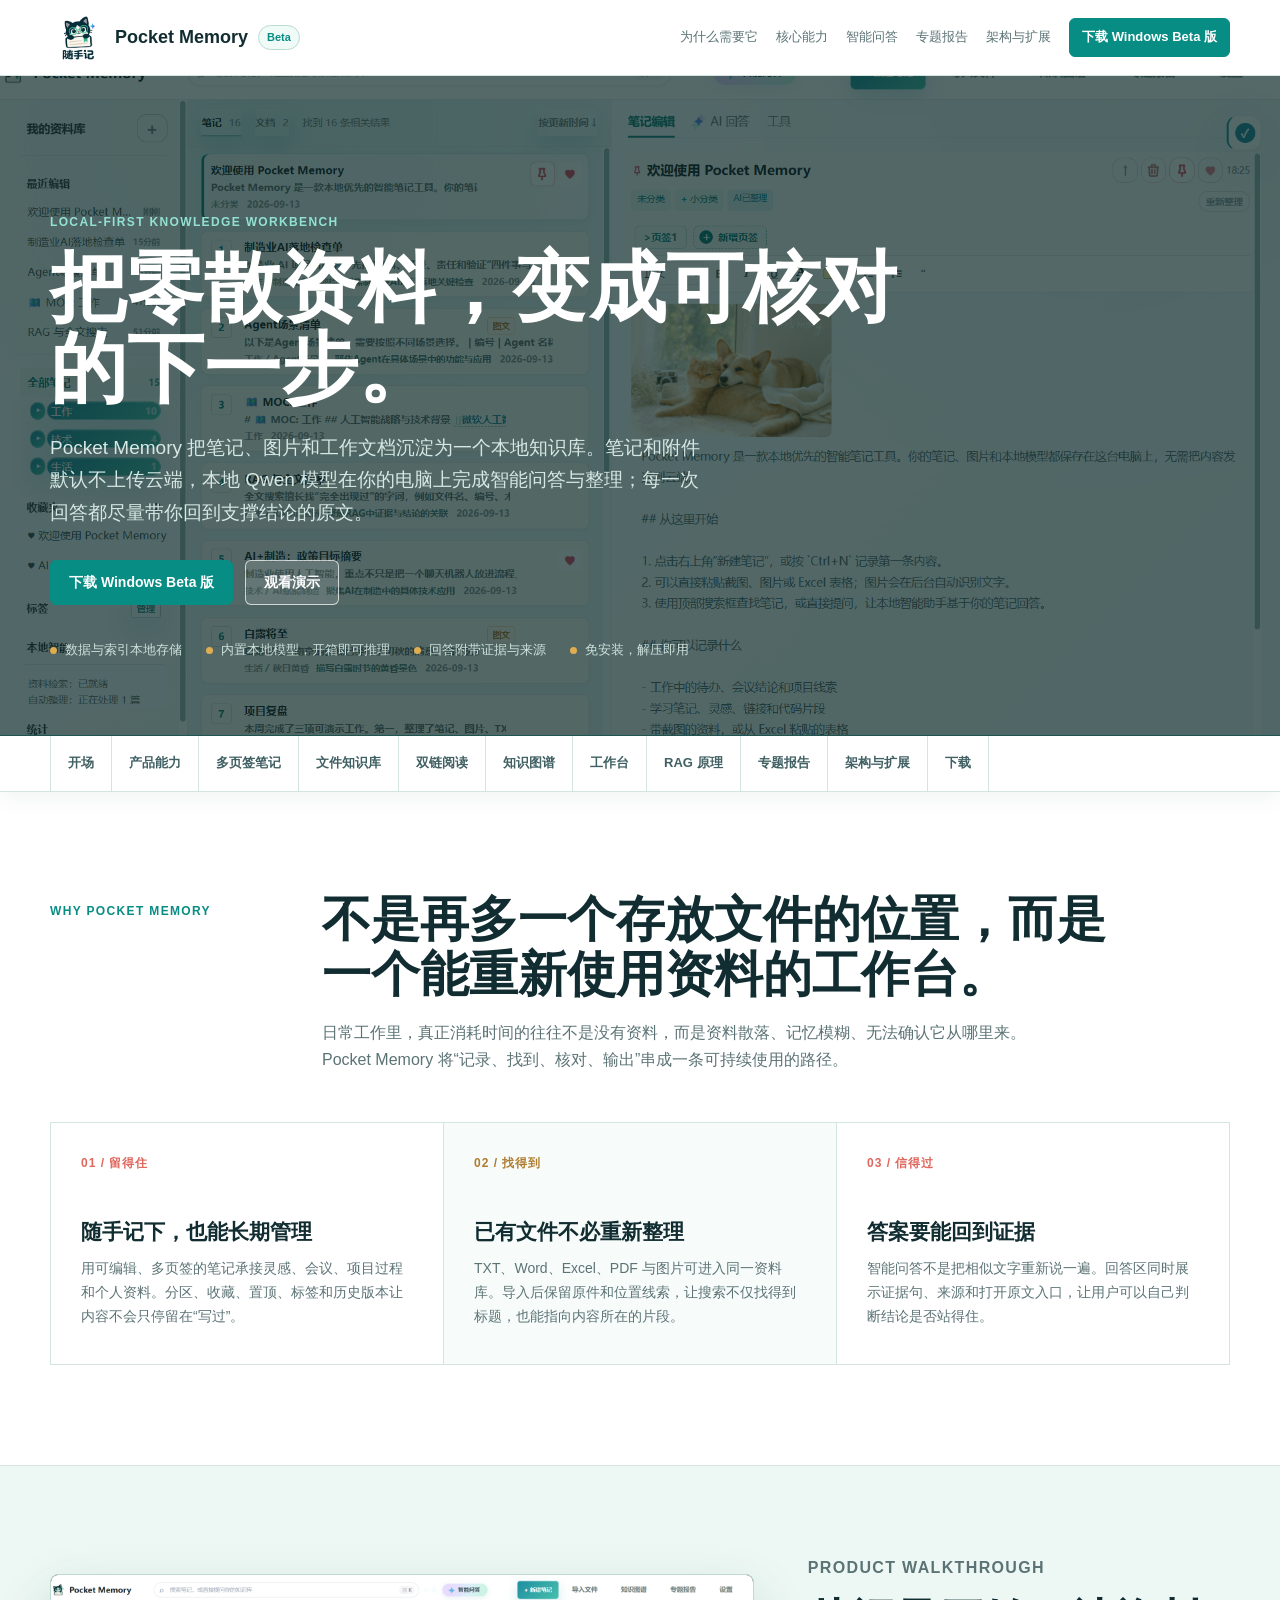
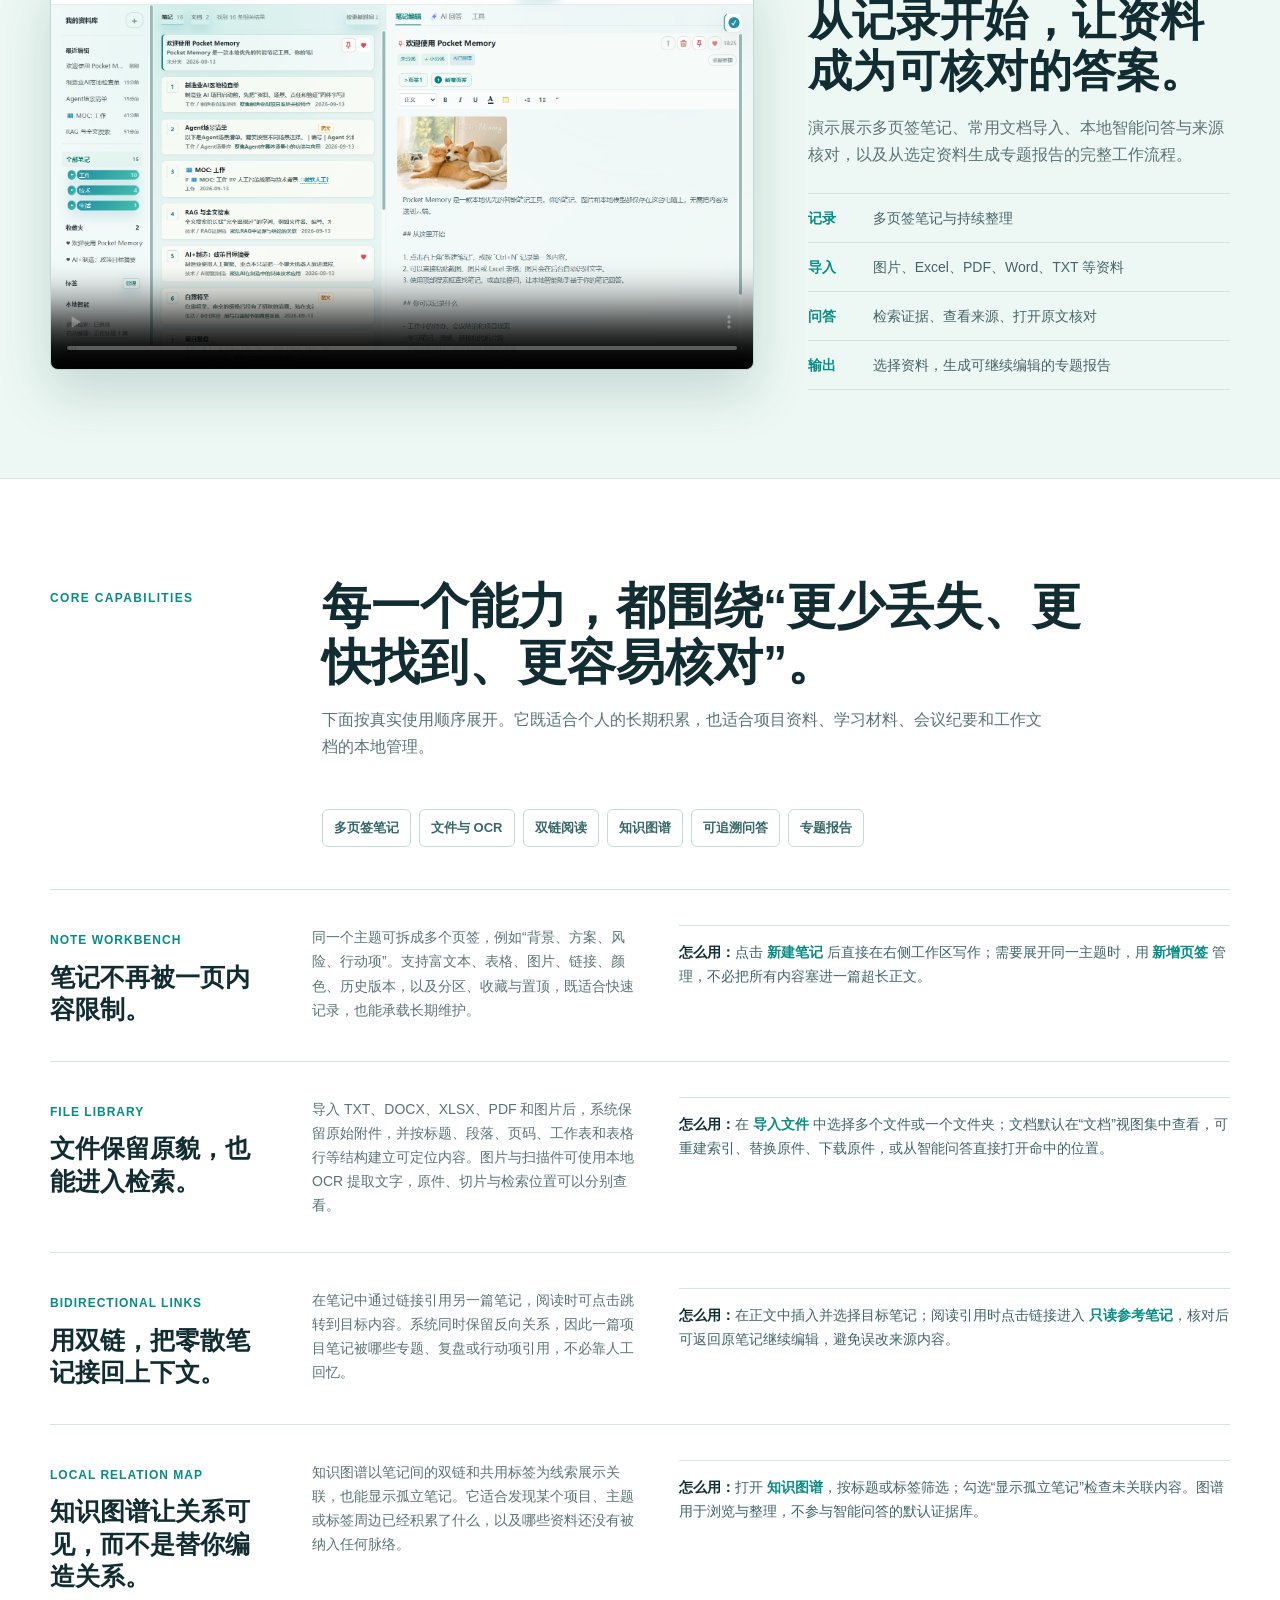
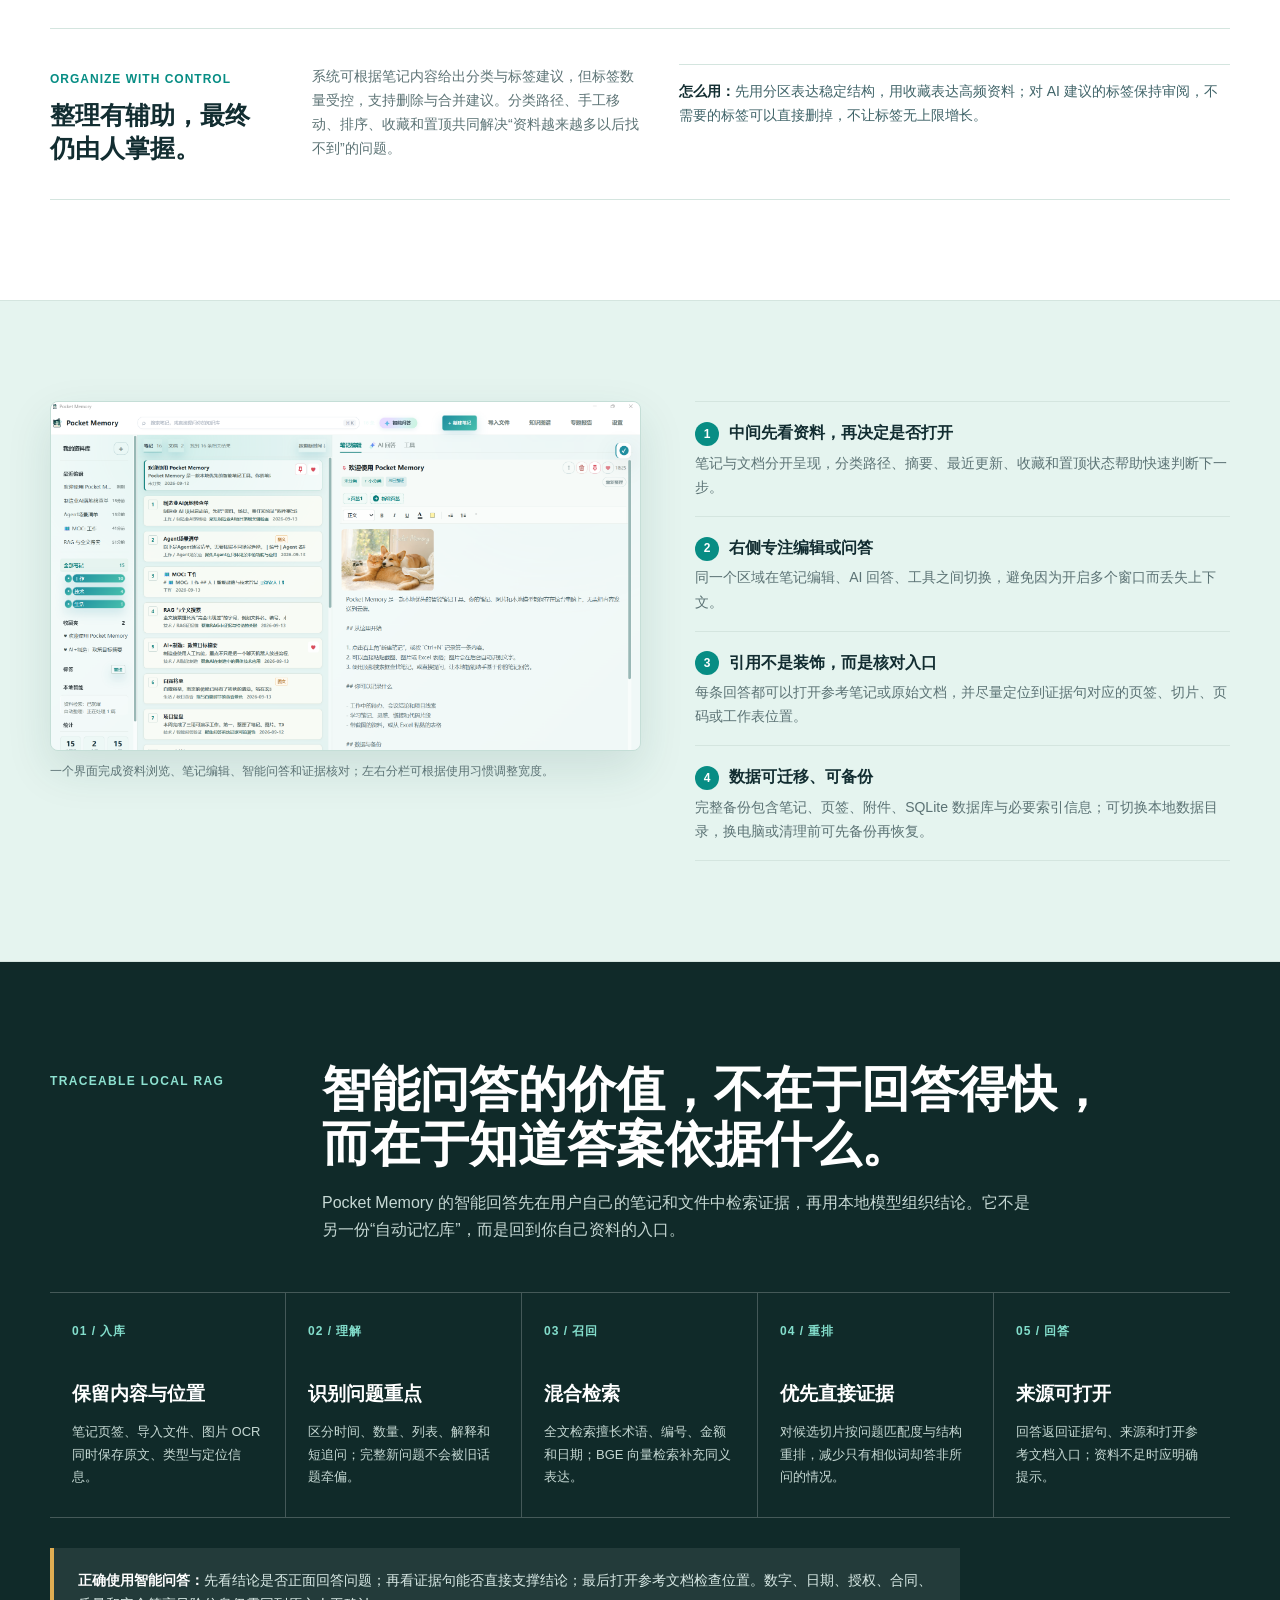
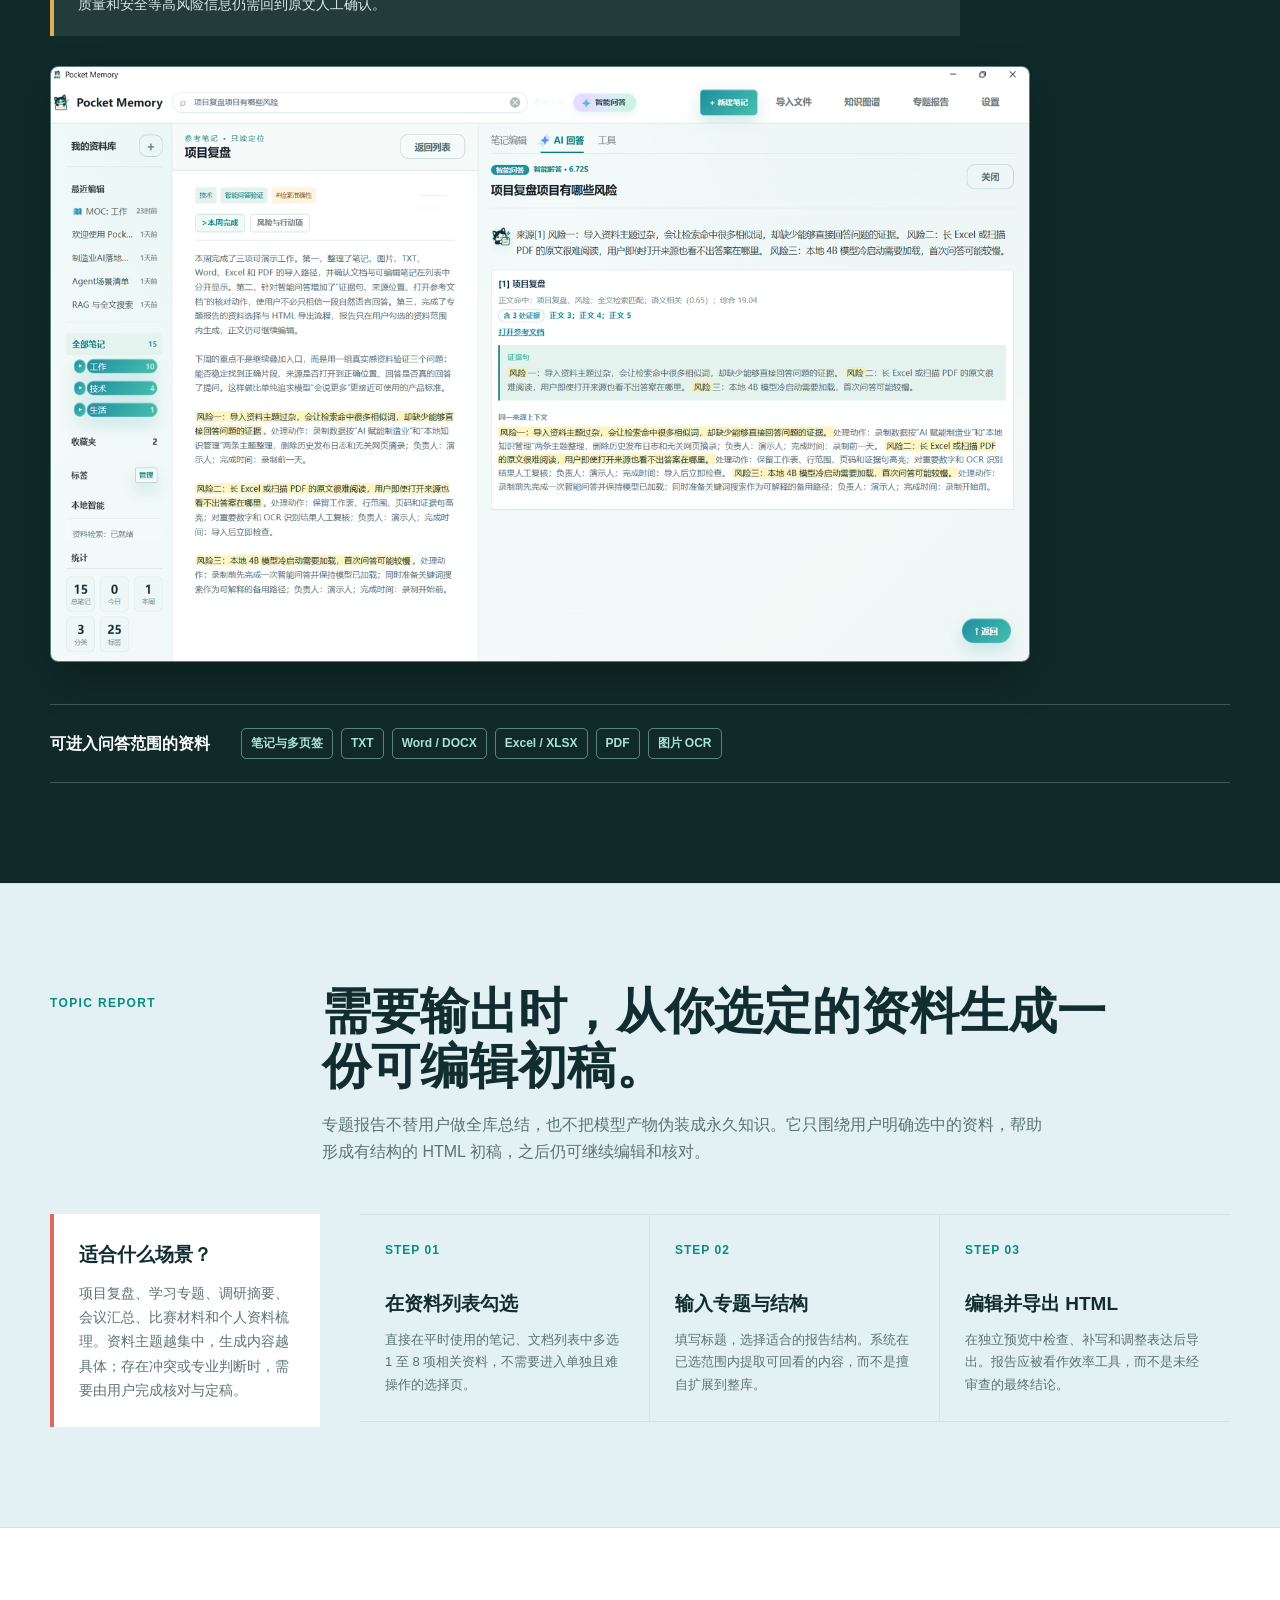
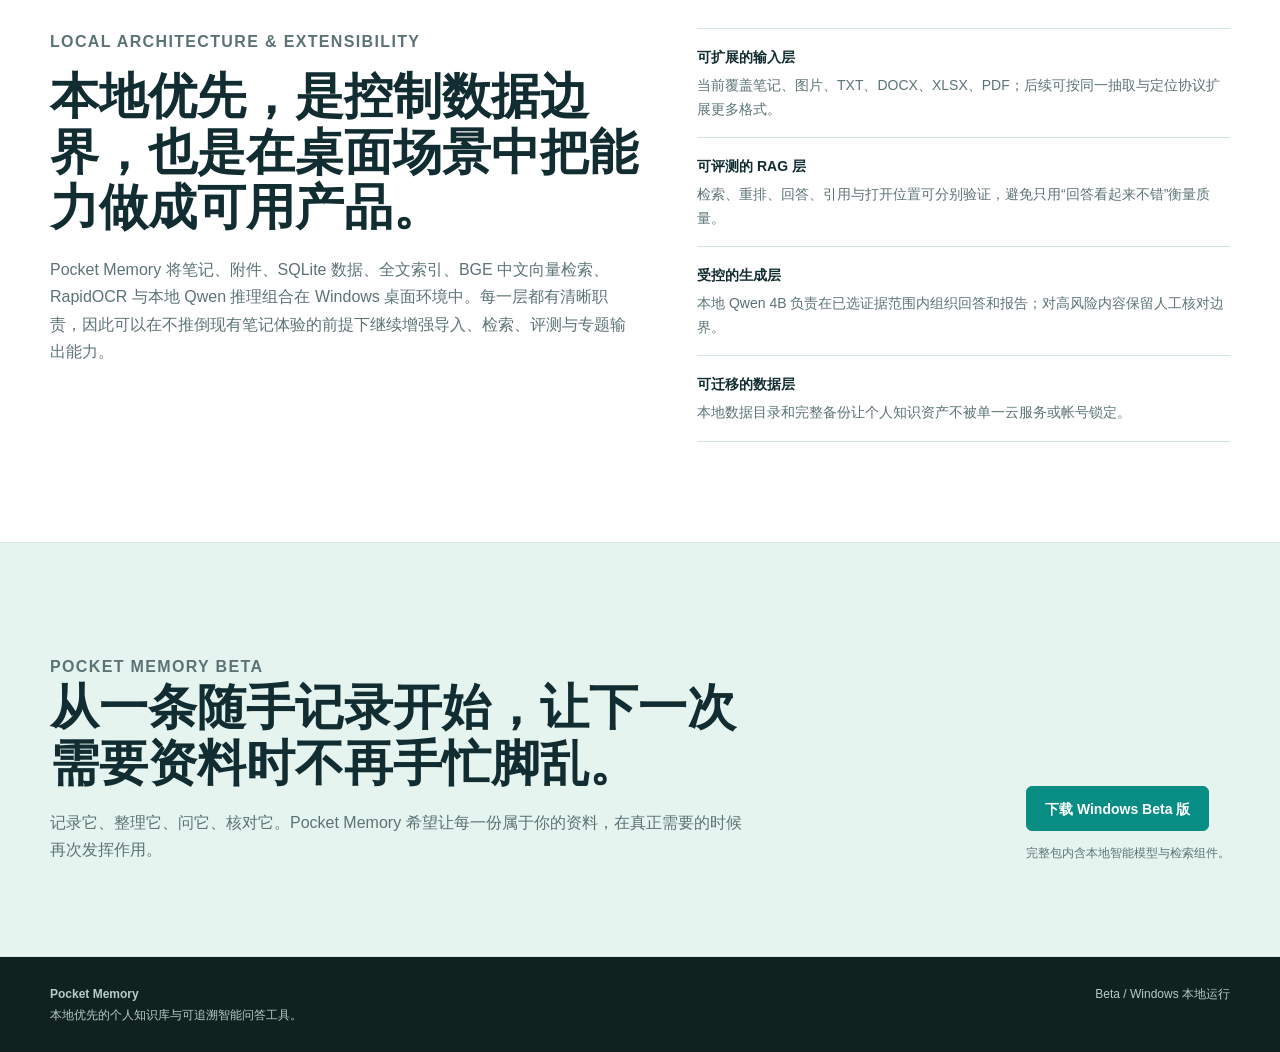
==== site/index.html @ 5288cd91 "docs: add GitHub Pages product tour" ====
<!doctype html>
<html lang="zh-CN">
<head>
  <meta charset="utf-8">
  <meta name="viewport" content="width=device-width, initial-scale=1">
  <meta name="description" content="Pocket Memory 是本地优先的个人知识库工具：记录笔记，导入资料，获得带来源和证据的智能回答。">
  <title>Pocket Memory | 让资料成为可核对的答案</title>
  <style>
    :root { --ink:#122d31; --muted:#5c7375; --paper:#ffffff; --canvas:#f4faf8; --mint:#e5f4ef; --aqua:#e3f1f4; --teal:#078d84; --teal-deep:#056c66; --line:#d4e5df; --gold:#dfad52; --coral:#df675d; --night:#102a29; --radius:8px; }
    * { box-sizing:border-box; } html { scroll-behavior:smooth; scroll-padding-top:142px; } body { margin:0; background:var(--canvas); color:var(--ink); font-family:"Microsoft YaHei UI","Segoe UI",Arial,sans-serif; line-height:1.72; } a { color:inherit; } section[id], .feature-row[id] { scroll-margin-top:142px; }
    .wrap { width:min(1180px,calc(100% - 56px)); margin:0 auto; }.topbar { position:sticky; z-index:20; top:0; height:76px; border-bottom:1px solid var(--line); background:rgba(255,255,255,.95); backdrop-filter:blur(12px); }.topbar .wrap { display:flex; align-items:center; justify-content:space-between; gap:28px; height:100%; }.brand { display:inline-flex; align-items:center; gap:10px; color:var(--ink); font-size:18px; font-weight:850; text-decoration:none; white-space:nowrap; }.brand img { width:55px; height:55px; border-radius:7px; object-fit:contain; }.version { padding:2px 8px; border:1px solid #badbd2; border-radius:999px; color:var(--teal); background:#f0fbf7; font-size:11px; font-weight:800; }.nav { display:flex; align-items:center; gap:18px; color:var(--muted); font-size:13px; }.nav a { text-decoration:none; }.nav a:hover { color:var(--teal); }.nav .download-mini { padding:7px 12px; border:1px solid var(--teal); border-radius:6px; background:var(--teal); color:#fff; font-weight:800; }.nav .download-mini:hover { border-color:var(--teal-deep); background:var(--teal-deep); color:#fff; }
    .hero { position:relative; min-height:660px; display:flex; align-items:end; overflow:hidden; border-bottom:1px solid #1e5652; background:#153a39 url("pocket-memory-workbench-demo.png") center/cover no-repeat; }.hero::before { content:""; position:absolute; inset:0; background:rgba(6,34,34,.68); }.hero .wrap { position:relative; z-index:1; padding:112px 0 74px; color:#fff; }.eyebrow { margin:0 0 14px; color:var(--teal); font-size:12px; font-weight:900; letter-spacing:1.35px; }.hero .eyebrow { color:#93e2d1; } h1,h2,h3,p { margin-top:0; } h1 { max-width:850px; margin-bottom:0; font-size:clamp(46px,6vw,78px); line-height:1.06; letter-spacing:0; }.hero .lead { max-width:660px; margin:22px 0 0; color:#d7e8e4; font-size:19px; }.actions { display:flex; flex-wrap:wrap; gap:12px; margin-top:30px; }.button { display:inline-flex; align-items:center; justify-content:center; min-height:45px; padding:0 18px; border:1px solid var(--teal); border-radius:6px; background:var(--teal); color:#fff; font-size:14px; font-weight:850; text-decoration:none; transition:transform .18s ease,background .18s ease,border-color .18s ease; }.button:hover { transform:translateY(-2px); border-color:var(--teal-deep); background:var(--teal-deep); }.button.alt { border-color:rgba(255,255,255,.7); background:rgba(255,255,255,.1); }.button.alt:hover { background:rgba(255,255,255,.22); }.hero-facts { display:flex; flex-wrap:wrap; gap:12px 24px; margin-top:34px; color:#cde1dc; font-size:13px; }.hero-facts span::before { content:""; display:inline-block; width:7px; height:7px; margin-right:8px; border-radius:50%; background:var(--gold); }
    section { border-bottom:1px solid var(--line); }.section { padding:100px 0; }.paper { background:var(--paper); }.soft { background:var(--mint); }.sky { background:var(--aqua); }.dark { background:var(--night); color:#fff; }.section-head { display:grid; grid-template-columns:230px minmax(0,1fr); gap:42px; margin-bottom:48px; }.section-head .eyebrow { margin-top:9px; } h2 { max-width:800px; margin:0; font-size:clamp(31px,3.8vw,51px); line-height:1.14; letter-spacing:0; }.section-lead { max-width:720px; margin:16px 0 0; color:var(--muted); font-size:16px; }
    .principles { display:grid; grid-template-columns:repeat(3,1fr); border-top:1px solid var(--line); border-left:1px solid var(--line); }.principle { min-height:242px; padding:30px; border-right:1px solid var(--line); border-bottom:1px solid var(--line); }.principle:nth-child(2) { background:#f7fcfa; }.principle .index { display:block; margin-bottom:44px; color:var(--coral); font-size:12px; font-weight:900; letter-spacing:1px; }.principle:nth-child(2) .index { color:#ae7c2e; }.principle h3 { margin:0 0 10px; font-size:21px; line-height:1.35; }.principle p { margin:0; color:var(--muted); font-size:14px; }
    .video-section { padding:88px 0; background:#edf8f4; }.video-layout { display:grid; grid-template-columns:minmax(0,1.25fr) minmax(280px,.75fr); gap:54px; align-items:center; }.video-frame { overflow:hidden; border:1px solid #bddbd3; border-radius:var(--radius); background:#122c2b; box-shadow:0 22px 54px rgba(14,71,62,.18); } video { display:block; width:100%; aspect-ratio:16/9; background:#122c2b; object-fit:cover; }.video-copy h2 { margin-bottom:18px; font-size:clamp(30px,3.5vw,44px); }.video-copy p { color:var(--muted); font-size:16px; }.video-steps { margin:24px 0 0; padding:0; list-style:none; border-top:1px solid var(--line); }.video-steps li { padding:12px 0; border-bottom:1px solid var(--line); color:#466366; font-size:14px; }.video-steps b { display:inline-block; width:65px; color:var(--teal); }
    .anchor-band { position:sticky; z-index:18; top:68px; overflow-x:auto; border-bottom:1px solid var(--line); background:rgba(255,255,255,.97); box-shadow:0 8px 20px rgba(19,69,65,.05); }.anchor-tabs { display:flex; width:max-content; min-width:100%; padding:0 max(28px,calc((100vw - 1180px)/2)); }.anchor-tabs a { display:inline-flex; align-items:center; min-height:55px; padding:0 17px; border-right:1px solid var(--line); color:#416063; font-size:13px; font-weight:800; text-decoration:none; white-space:nowrap; }.anchor-tabs a:first-child { border-left:1px solid var(--line); }.anchor-tabs a:hover { color:var(--teal); background:#f1fbf7; box-shadow:inset 0 -3px 0 var(--teal); }
    .feature-nav { display:flex; flex-wrap:wrap; gap:8px; margin:0 0 42px 272px; }.feature-nav a { padding:7px 11px; border:1px solid #c4ddd6; border-radius:6px; background:#fff; color:#38696a; font-size:13px; font-weight:800; text-decoration:none; }.feature-nav a:hover { border-color:var(--teal); color:var(--teal); }.feature-row { display:grid; grid-template-columns:220px minmax(0,1fr); gap:42px; padding:35px 0; border-top:1px solid var(--line); }.feature-row:last-child { border-bottom:1px solid var(--line); }.feature-kicker { color:var(--teal); font-size:12px; font-weight:900; letter-spacing:1px; }.feature-row h3 { margin:8px 0 0; font-size:25px; line-height:1.3; }.feature-content { display:grid; grid-template-columns:minmax(210px,.75fr) minmax(0,1.25fr); gap:36px; }.feature-content p { margin:0; color:var(--muted); font-size:14px; }.feature-content .use { padding-top:14px; border-top:1px solid var(--line); color:#406469; font-size:14px; }.feature-content .use b { color:var(--ink); }.feature-content .use em { color:var(--teal); font-style:normal; font-weight:850; }
    .workbench-layout { display:grid; grid-template-columns:1.05fr .95fr; gap:54px; align-items:start; }.screen { display:block; width:100%; border:1px solid #c5ded7; border-radius:8px; background:#fff; box-shadow:0 18px 46px rgba(18,70,63,.12); }.caption { margin:10px 0 0; color:var(--muted); font-size:12px; }.detail-list { margin:0; padding:0; list-style:none; border-top:1px solid var(--line); }.detail-list li { padding:17px 0; border-bottom:1px solid var(--line); color:var(--muted); font-size:14px; }.detail-list b { display:block; margin-bottom:4px; color:var(--ink); font-size:16px; }.detail-list .mark { display:inline-flex; align-items:center; justify-content:center; width:24px; height:24px; margin-right:10px; border-radius:50%; background:var(--teal); color:#fff; font-size:12px; vertical-align:middle; }
    .dark .eyebrow { color:#8de1d0; }.dark .section-lead { color:#c6d8d4; }.rag-flow { display:grid; grid-template-columns:repeat(5,1fr); border-top:1px solid rgba(255,255,255,.22); border-bottom:1px solid rgba(255,255,255,.22); }.rag-flow article { min-height:224px; padding:28px 22px 20px; border-right:1px solid rgba(255,255,255,.22); }.rag-flow article:last-child { border-right:0; }.rag-flow span { display:block; margin-bottom:36px; color:#83decc; font-size:12px; font-weight:900; letter-spacing:1px; }.rag-flow h3 { margin:0 0 11px; font-size:19px; }.rag-flow p { margin:0; color:#c5d8d3; font-size:13px; }.evidence-note { margin-top:30px; max-width:910px; padding:20px 24px; border-left:4px solid var(--gold); background:rgba(255,255,255,.08); color:#d8e9e5; font-size:14px; }.evidence-note b { color:#fff; }.evidence-screenshot { display:block; width:90%; max-width:980px; height:auto; margin:30px 0 0; border:1px solid rgba(173,228,215,.46); border-radius:8px; box-shadow:0 18px 42px rgba(0,0,0,.22); }.format-strip { display:flex; align-items:center; gap:25px; margin-top:42px; padding:23px 0; border-top:1px solid rgba(255,255,255,.2); border-bottom:1px solid rgba(255,255,255,.2); }.format-strip h3 { flex:0 0 166px; margin:0; font-size:16px; }.format-strip .chips { display:flex; flex-wrap:wrap; gap:8px; }.format-strip span { padding:4px 9px; border:1px solid rgba(173,228,215,.48); border-radius:5px; color:#a9e2d4; font-size:12px; font-weight:800; }
    .report-grid { display:grid; grid-template-columns:270px 1fr; gap:40px; align-items:start; }.report-note { padding:25px; border-left:4px solid var(--coral); background:#fff; }.report-note h3 { margin:0 0 10px; font-size:19px; }.report-note p { margin:0; color:var(--muted); font-size:14px; }.report-steps { display:grid; grid-template-columns:repeat(3,1fr); border-top:1px solid var(--line); border-bottom:1px solid var(--line); }.report-steps article { min-height:188px; padding:25px; border-right:1px solid var(--line); }.report-steps article:last-child { border-right:0; }.report-steps span { display:block; margin-bottom:28px; color:var(--teal); font-size:12px; font-weight:900; letter-spacing:1px; }.report-steps h3 { margin:0 0 8px; font-size:19px; }.report-steps p { margin:0; color:var(--muted); font-size:13px; }.judges { display:grid; grid-template-columns:1.05fr .95fr; gap:58px; }.judges h2 { margin-bottom:20px; }.judges p { color:var(--muted); font-size:16px; }.boundaries { margin:0; padding:0; list-style:none; border-top:1px solid var(--line); }.boundaries li { padding:16px 0; border-bottom:1px solid var(--line); color:var(--muted); font-size:14px; }.boundaries b { display:block; margin-bottom:4px; color:var(--ink); }
    .closing { padding:92px 0; background:#e5f4ef; }.closing .wrap { display:flex; align-items:end; justify-content:space-between; gap:48px; }.closing h2 { max-width:710px; }.closing p { max-width:700px; margin:18px 0 0; color:var(--muted); font-size:16px; }.download-note { margin-top:12px !important; font-size:12px !important; text-align:right; } footer { padding:27px 0; background:#102220; color:#b8cbc5; font-size:12px; } footer .wrap { display:flex; justify-content:space-between; gap:16px; }
    @media(max-width:930px) { html { scroll-padding-top:118px; } section[id], .feature-row[id] { scroll-margin-top:118px; } .wrap { width:min(100% - 36px,1180px); }.nav { display:none; }.anchor-band { top:59px; }.anchor-tabs { padding:0 18px; }.anchor-tabs a { min-height:48px; padding:0 13px; }.hero { min-height:570px; }.hero .wrap { padding:95px 0 58px; }.section { padding:74px 0; }.section-head { grid-template-columns:1fr; gap:10px; margin-bottom:34px; }.section-head .eyebrow { margin:0; }.principles { grid-template-columns:1fr; }.principle { min-height:auto; }.video-layout,.workbench-layout,.judges,.closing .wrap { grid-template-columns:1fr; gap:34px; }.feature-nav { margin-left:0; }.feature-row { grid-template-columns:1fr; gap:16px; }.feature-content { grid-template-columns:1fr; gap:18px; }.rag-flow { grid-template-columns:1fr 1fr; }.rag-flow article { min-height:180px; border-bottom:1px solid rgba(255,255,255,.22); }.report-grid { grid-template-columns:1fr; }.report-steps { grid-template-columns:1fr; }.report-steps article { min-height:auto; border-right:0; border-bottom:1px solid var(--line); }.report-steps article:last-child { border-bottom:0; }.closing .wrap { align-items:start; }.download-note { text-align:left; } }
    @media(max-width:590px) { .wrap { width:min(100% - 28px,1180px); }.topbar { height:59px; }.brand { font-size:15px; }.hero { min-height:520px; background-position:62% center; } h1 { font-size:43px; }.hero .lead { font-size:16px; }.principle { padding:25px; }.principle .index { margin-bottom:24px; }.rag-flow { grid-template-columns:1fr; }.rag-flow article { border-right:0; }.format-strip { align-items:start; flex-direction:column; gap:14px; }.format-strip h3 { flex:auto; } footer .wrap { align-items:start; flex-direction:column; } }
  </style>
</head>
<body>
  <header class="topbar"><div class="wrap"><a class="brand" href="#top"><img src="assets/suishouji-main-option-2-v2.png" alt="Pocket Memory">Pocket Memory <span class="version">Beta</span></a><nav class="nav" aria-label="页面导航"><a href="#why">为什么需要它</a><a href="#capabilities">核心能力</a><a href="#rag">智能问答</a><a href="#report">专题报告</a><a href="#architecture">架构与扩展</a><a class="download-mini" href="https://download-files-1312623621.cos.ap-beijing.myqcloud.com/PocketMemory-latest.zip" target="_blank" rel="noopener">下载 Windows Beta 版</a></nav></div></header>
  <main id="top">
    <section class="hero"><div class="wrap"><p class="eyebrow">LOCAL-FIRST KNOWLEDGE WORKBENCH</p><h1>把零散资料，变成可核对的下一步。</h1><p class="lead">Pocket Memory 把笔记、图片和工作文档沉淀为一个本地知识库。笔记和附件默认不上传云端，本地 Qwen 模型在你的电脑上完成智能问答与整理；每一次回答都尽量带你回到支撑结论的原文。</p><div class="actions"><a class="button" href="https://download-files-1312623621.cos.ap-beijing.myqcloud.com/PocketMemory-latest.zip" target="_blank" rel="noopener">下载 Windows Beta 版</a><a class="button alt" href="#demo">观看演示</a></div><div class="hero-facts"><span>数据与索引本地存储</span><span>内置本地模型，开箱即可推理</span><span>回答附带证据与来源</span><span>免安装，解压即用</span></div></div></section>
    <div class="anchor-band" aria-label="介绍页章节导航"><nav class="anchor-tabs"><a href="#why">开场</a><a href="#capabilities">产品能力</a><a href="#notes">多页签笔记</a><a href="#files">文件知识库</a><a href="#links">双链阅读</a><a href="#graph">知识图谱</a><a href="#workspace">工作台</a><a href="#rag">RAG 原理</a><a href="#report">专题报告</a><a href="#architecture">架构与扩展</a><a href="#download">下载</a></nav></div>
    <section id="why" class="section paper"><div class="wrap"><div class="section-head"><p class="eyebrow">WHY POCKET MEMORY</p><div><h2>不是再多一个存放文件的位置，而是一个能重新使用资料的工作台。</h2><p class="section-lead">日常工作里，真正消耗时间的往往不是没有资料，而是资料散落、记忆模糊、无法确认它从哪里来。Pocket Memory 将“记录、找到、核对、输出”串成一条可持续使用的路径。</p></div></div><div class="principles"><article class="principle"><span class="index">01 / 留得住</span><h3>随手记下，也能长期管理</h3><p>用可编辑、多页签的笔记承接灵感、会议、项目过程和个人资料。分区、收藏、置顶、标签和历史版本让内容不会只停留在“写过”。</p></article><article class="principle"><span class="index">02 / 找得到</span><h3>已有文件不必重新整理</h3><p>TXT、Word、Excel、PDF 与图片可进入同一资料库。导入后保留原件和位置线索，让搜索不仅找得到标题，也能指向内容所在的片段。</p></article><article class="principle"><span class="index">03 / 信得过</span><h3>答案要能回到证据</h3><p>智能问答不是把相似文字重新说一遍。回答区同时展示证据句、来源和打开原文入口，让用户可以自己判断结论是否站得住。</p></article></div></div></section>
    <section id="demo" class="video-section"><div class="wrap video-layout"><div class="video-frame"><video controls preload="metadata" poster="pocket-memory-workbench-demo.png" aria-label="Pocket Memory 产品演示视频"><source src="https://download-files-1312623621.cos.ap-beijing.myqcloud.com/pocket-memory-demo.mp4" type="video/mp4">您的浏览器不支持视频播放。</video></div><div class="video-copy"><p class="eyebrow">PRODUCT WALKTHROUGH</p><h2>从记录开始，让资料成为可核对的答案。</h2><p>演示展示多页签笔记、常用文档导入、本地智能问答与来源核对，以及从选定资料生成专题报告的完整工作流程。</p><ul class="video-steps"><li><b>记录</b>多页签笔记与持续整理</li><li><b>导入</b>图片、Excel、PDF、Word、TXT 等资料</li><li><b>问答</b>检索证据、查看来源、打开原文核对</li><li><b>输出</b>选择资料，生成可继续编辑的专题报告</li></ul></div></div></section>
    <section id="capabilities" class="section paper"><div class="wrap"><div class="section-head"><p class="eyebrow">CORE CAPABILITIES</p><div><h2>每一个能力，都围绕“更少丢失、更快找到、更容易核对”。</h2><p class="section-lead">下面按真实使用顺序展开。它既适合个人的长期积累，也适合项目资料、学习材料、会议纪要和工作文档的本地管理。</p></div></div><nav class="feature-nav" aria-label="能力导航"><a href="#notes">多页签笔记</a><a href="#files">文件与 OCR</a><a href="#links">双链阅读</a><a href="#graph">知识图谱</a><a href="#rag">可追溯问答</a><a href="#report">专题报告</a></nav><div id="notes" class="feature-row"><div><span class="feature-kicker">NOTE WORKBENCH</span><h3>笔记不再被一页内容限制。</h3></div><div class="feature-content"><p>同一个主题可拆成多个页签，例如“背景、方案、风险、行动项”。支持富文本、表格、图片、链接、颜色、历史版本，以及分区、收藏与置顶，既适合快速记录，也能承载长期维护。</p><p class="use"><b>怎么用：</b>点击 <em>新建笔记</em> 后直接在右侧工作区写作；需要展开同一主题时，用 <em>新增页签</em> 管理，不必把所有内容塞进一篇超长正文。</p></div></div><div id="files" class="feature-row"><div><span class="feature-kicker">FILE LIBRARY</span><h3>文件保留原貌，也能进入检索。</h3></div><div class="feature-content"><p>导入 TXT、DOCX、XLSX、PDF 和图片后，系统保留原始附件，并按标题、段落、页码、工作表和表格行等结构建立可定位内容。图片与扫描件可使用本地 OCR 提取文字，原件、切片与检索位置可以分别查看。</p><p class="use"><b>怎么用：</b>在 <em>导入文件</em> 中选择多个文件或一个文件夹；文档默认在“文档”视图集中查看，可重建索引、替换原件、下载原件，或从智能问答直接打开命中的位置。</p></div></div><div id="links" class="feature-row"><div><span class="feature-kicker">BIDIRECTIONAL LINKS</span><h3>用双链，把零散笔记接回上下文。</h3></div><div class="feature-content"><p>在笔记中通过链接引用另一篇笔记，阅读时可点击跳转到目标内容。系统同时保留反向关系，因此一篇项目笔记被哪些专题、复盘或行动项引用，不必靠人工回忆。</p><p class="use"><b>怎么用：</b>在正文中插入并选择目标笔记；阅读引用时点击链接进入 <em>只读参考笔记</em>，核对后可返回原笔记继续编辑，避免误改来源内容。</p></div></div><div id="graph" class="feature-row"><div><span class="feature-kicker">LOCAL RELATION MAP</span><h3>知识图谱让关系可见，而不是替你编造关系。</h3></div><div class="feature-content"><p>知识图谱以笔记间的双链和共用标签为线索展示关联，也能显示孤立笔记。它适合发现某个项目、主题或标签周边已经积累了什么，以及哪些资料还没有被纳入任何脉络。</p><p class="use"><b>怎么用：</b>打开 <em>知识图谱</em>，按标题或标签筛选；勾选“显示孤立笔记”检查未关联内容。图谱用于浏览与整理，不参与智能问答的默认证据库。</p></div></div><div class="feature-row"><div><span class="feature-kicker">ORGANIZE WITH CONTROL</span><h3>整理有辅助，最终仍由人掌握。</h3></div><div class="feature-content"><p>系统可根据笔记内容给出分类与标签建议，但标签数量受控，支持删除与合并建议。分类路径、手工移动、排序、收藏和置顶共同解决“资料越来越多以后找不到”的问题。</p><p class="use"><b>怎么用：</b>先用分区表达稳定结构，用收藏表达高频资料；对 AI 建议的标签保持审阅，不需要的标签可以直接删掉，不让标签无上限增长。</p></div></div></div></section>
    <section id="workspace" class="section soft"><div class="wrap workbench-layout"><div><img class="screen" src="pocket-memory-workbench-demo.png" alt="Pocket Memory 三栏工作台，包含资料列表、编辑区与 AI 回答"><p class="caption">一个界面完成资料浏览、笔记编辑、智能问答和证据核对；左右分栏可根据使用习惯调整宽度。</p></div><ul class="detail-list"><li><b><span class="mark">1</span>中间先看资料，再决定是否打开</b>笔记与文档分开呈现，分类路径、摘要、最近更新、收藏和置顶状态帮助快速判断下一步。</li><li><b><span class="mark">2</span>右侧专注编辑或问答</b>同一个区域在笔记编辑、AI 回答、工具之间切换，避免因为开启多个窗口而丢失上下文。</li><li><b><span class="mark">3</span>引用不是装饰，而是核对入口</b>每条回答都可以打开参考笔记或原始文档，并尽量定位到证据句对应的页签、切片、页码或工作表位置。</li><li><b><span class="mark">4</span>数据可迁移、可备份</b>完整备份包含笔记、页签、附件、SQLite 数据库与必要索引信息；可切换本地数据目录，换电脑或清理前可先备份再恢复。</li></ul></div></section>
    <section id="rag" class="section dark"><div class="wrap"><div class="section-head"><p class="eyebrow">TRACEABLE LOCAL RAG</p><div><h2>智能问答的价值，不在于回答得快，而在于知道答案依据什么。</h2><p class="section-lead">Pocket Memory 的智能回答先在用户自己的笔记和文件中检索证据，再用本地模型组织结论。它不是另一份“自动记忆库”，而是回到你自己资料的入口。</p></div></div><div class="rag-flow"><article><span>01 / 入库</span><h3>保留内容与位置</h3><p>笔记页签、导入文件、图片 OCR 同时保存原文、类型与定位信息。</p></article><article><span>02 / 理解</span><h3>识别问题重点</h3><p>区分时间、数量、列表、解释和短追问；完整新问题不会被旧话题牵偏。</p></article><article><span>03 / 召回</span><h3>混合检索</h3><p>全文检索擅长术语、编号、金额和日期；BGE 向量检索补充同义表达。</p></article><article><span>04 / 重排</span><h3>优先直接证据</h3><p>对候选切片按问题匹配度与结构重排，减少只有相似词却答非所问的情况。</p></article><article><span>05 / 回答</span><h3>来源可打开</h3><p>回答返回证据句、来源和打开参考文档入口；资料不足时应明确提示。</p></article></div><div class="evidence-note"><b>正确使用智能问答：</b>先看结论是否正面回答问题；再看证据句能否直接支撑结论；最后打开参考文档检查位置。数字、日期、授权、合同、质量和安全等高风险信息仍需回到原文人工确认。</div><img class="evidence-screenshot" src="pocket-memory-project-review.png" alt="Pocket Memory 项目复盘与智能问答工作台截图"><div class="format-strip"><h3>可进入问答范围的资料</h3><div class="chips"><span>笔记与多页签</span><span>TXT</span><span>Word / DOCX</span><span>Excel / XLSX</span><span>PDF</span><span>图片 OCR</span></div></div></div></section>
    <section id="report" class="section sky"><div class="wrap"><div class="section-head"><p class="eyebrow">TOPIC REPORT</p><div><h2>需要输出时，从你选定的资料生成一份可编辑初稿。</h2><p class="section-lead">专题报告不替用户做全库总结，也不把模型产物伪装成永久知识。它只围绕用户明确选中的资料，帮助形成有结构的 HTML 初稿，之后仍可继续编辑和核对。</p></div></div><div class="report-grid"><aside class="report-note"><h3>适合什么场景？</h3><p>项目复盘、学习专题、调研摘要、会议汇总、比赛材料和个人资料梳理。资料主题越集中，生成内容越具体；存在冲突或专业判断时，需要由用户完成核对与定稿。</p></aside><div class="report-steps"><article><span>STEP 01</span><h3>在资料列表勾选</h3><p>直接在平时使用的笔记、文档列表中多选 1 至 8 项相关资料，不需要进入单独且难操作的选择页。</p></article><article><span>STEP 02</span><h3>输入专题与结构</h3><p>填写标题，选择适合的报告结构。系统在已选范围内提取可回看的内容，而不是擅自扩展到整库。</p></article><article><span>STEP 03</span><h3>编辑并导出 HTML</h3><p>在独立预览中检查、补写和调整表达后导出。报告应被看作效率工具，而不是未经审查的最终结论。</p></article></div></div></div></section>
    <section id="architecture" class="section paper"><div class="wrap judges"><div><p class="eyebrow">LOCAL ARCHITECTURE &amp; EXTENSIBILITY</p><h2>本地优先，是控制数据边界，也是在桌面场景中把能力做成可用产品。</h2><p>Pocket Memory 将笔记、附件、SQLite 数据、全文索引、BGE 中文向量检索、RapidOCR 与本地 Qwen 推理组合在 Windows 桌面环境中。每一层都有清晰职责，因此可以在不推倒现有笔记体验的前提下继续增强导入、检索、评测与专题输出能力。</p></div><ul class="boundaries"><li><b>可扩展的输入层</b>当前覆盖笔记、图片、TXT、DOCX、XLSX、PDF；后续可按同一抽取与定位协议扩展更多格式。</li><li><b>可评测的 RAG 层</b>检索、重排、回答、引用与打开位置可分别验证，避免只用“回答看起来不错”衡量质量。</li><li><b>受控的生成层</b>本地 Qwen 4B 负责在已选证据范围内组织回答和报告；对高风险内容保留人工核对边界。</li><li><b>可迁移的数据层</b>本地数据目录和完整备份让个人知识资产不被单一云服务或帐号锁定。</li></ul></div></section>
  </main>
  <section id="download" class="closing"><div class="wrap"><div><p class="eyebrow">POCKET MEMORY BETA</p><h2>从一条随手记录开始，让下一次需要资料时不再手忙脚乱。</h2><p>记录它、整理它、问它、核对它。Pocket Memory 希望让每一份属于你的资料，在真正需要的时候再次发挥作用。</p></div><div><a class="button" href="https://download-files-1312623621.cos.ap-beijing.myqcloud.com/PocketMemory-latest.zip" target="_blank" rel="noopener">下载 Windows Beta 版</a><p class="download-note">完整包内含本地智能模型与检索组件。</p></div></div></section>
  <footer><div class="wrap"><span><b>Pocket Memory</b><br>本地优先的个人知识库与可追溯智能问答工具。</span><span>Beta / Windows 本地运行</span></div></footer>
</body>
</html>
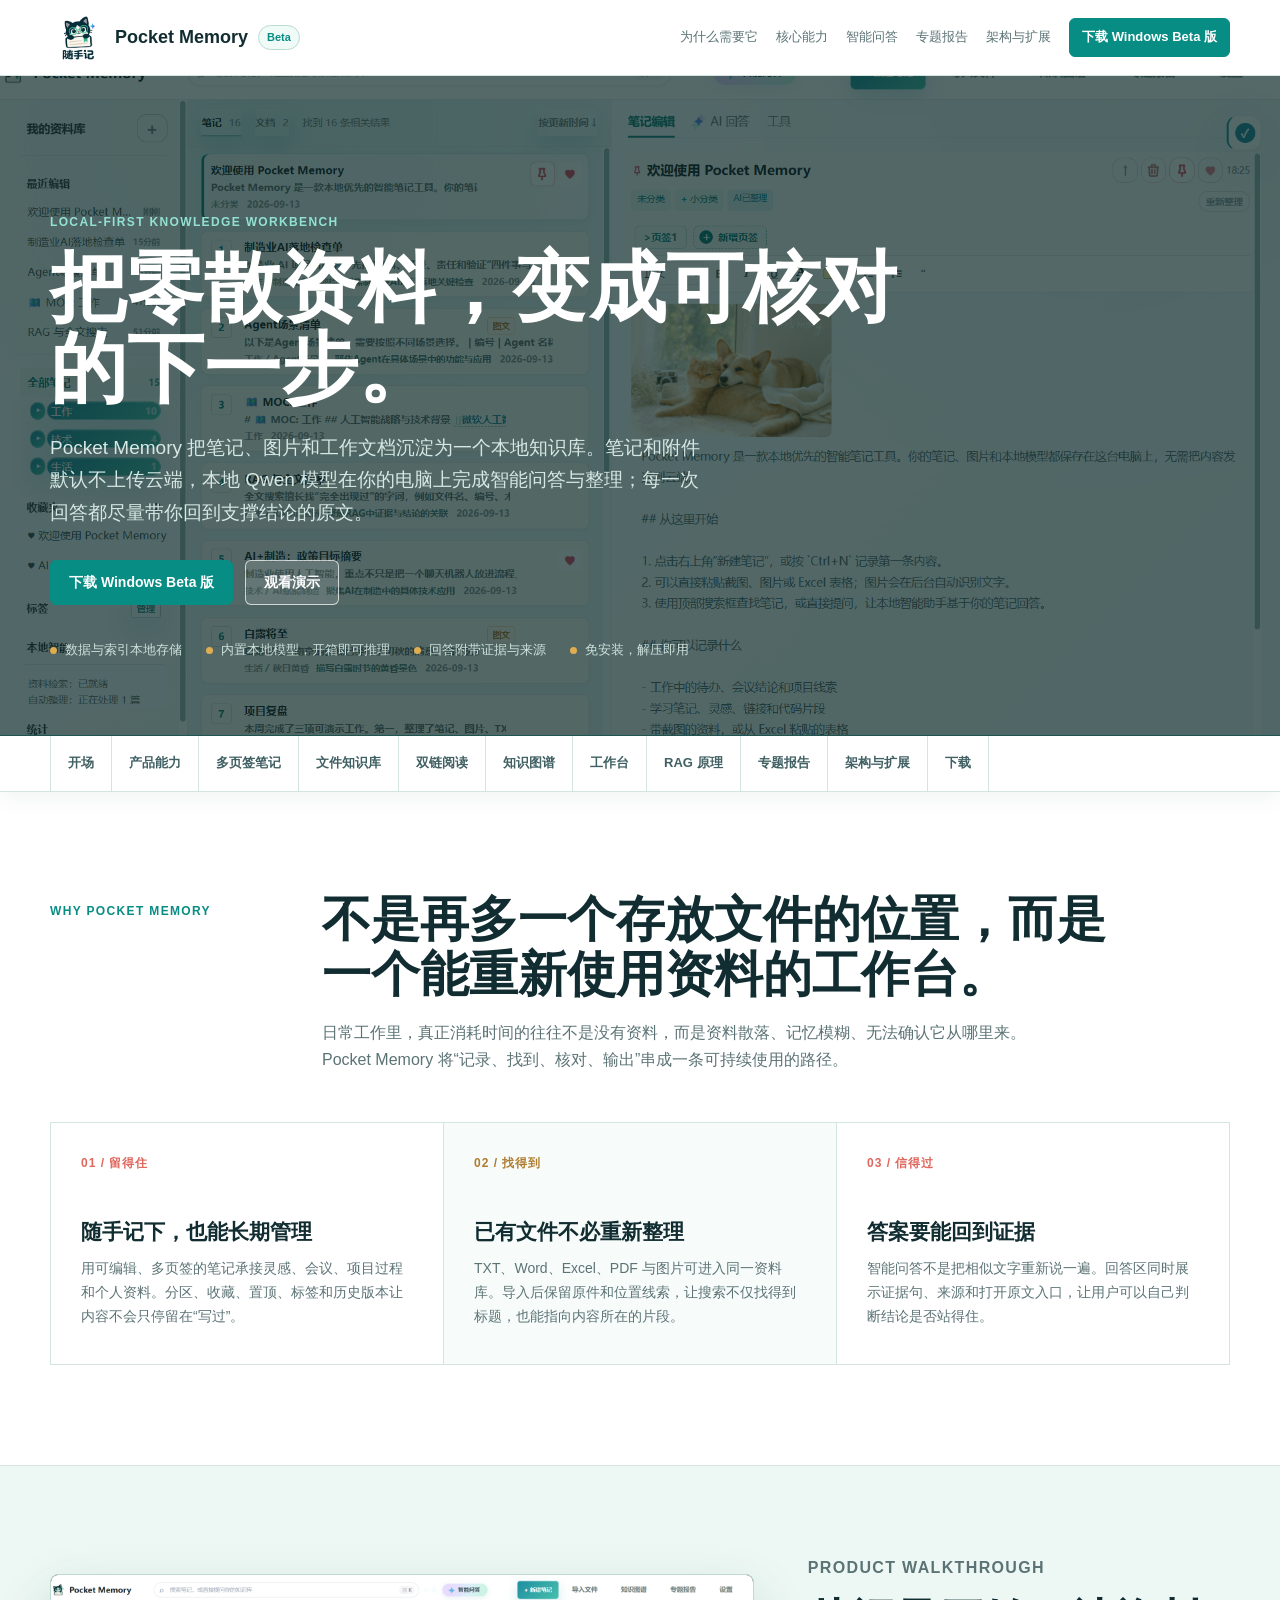
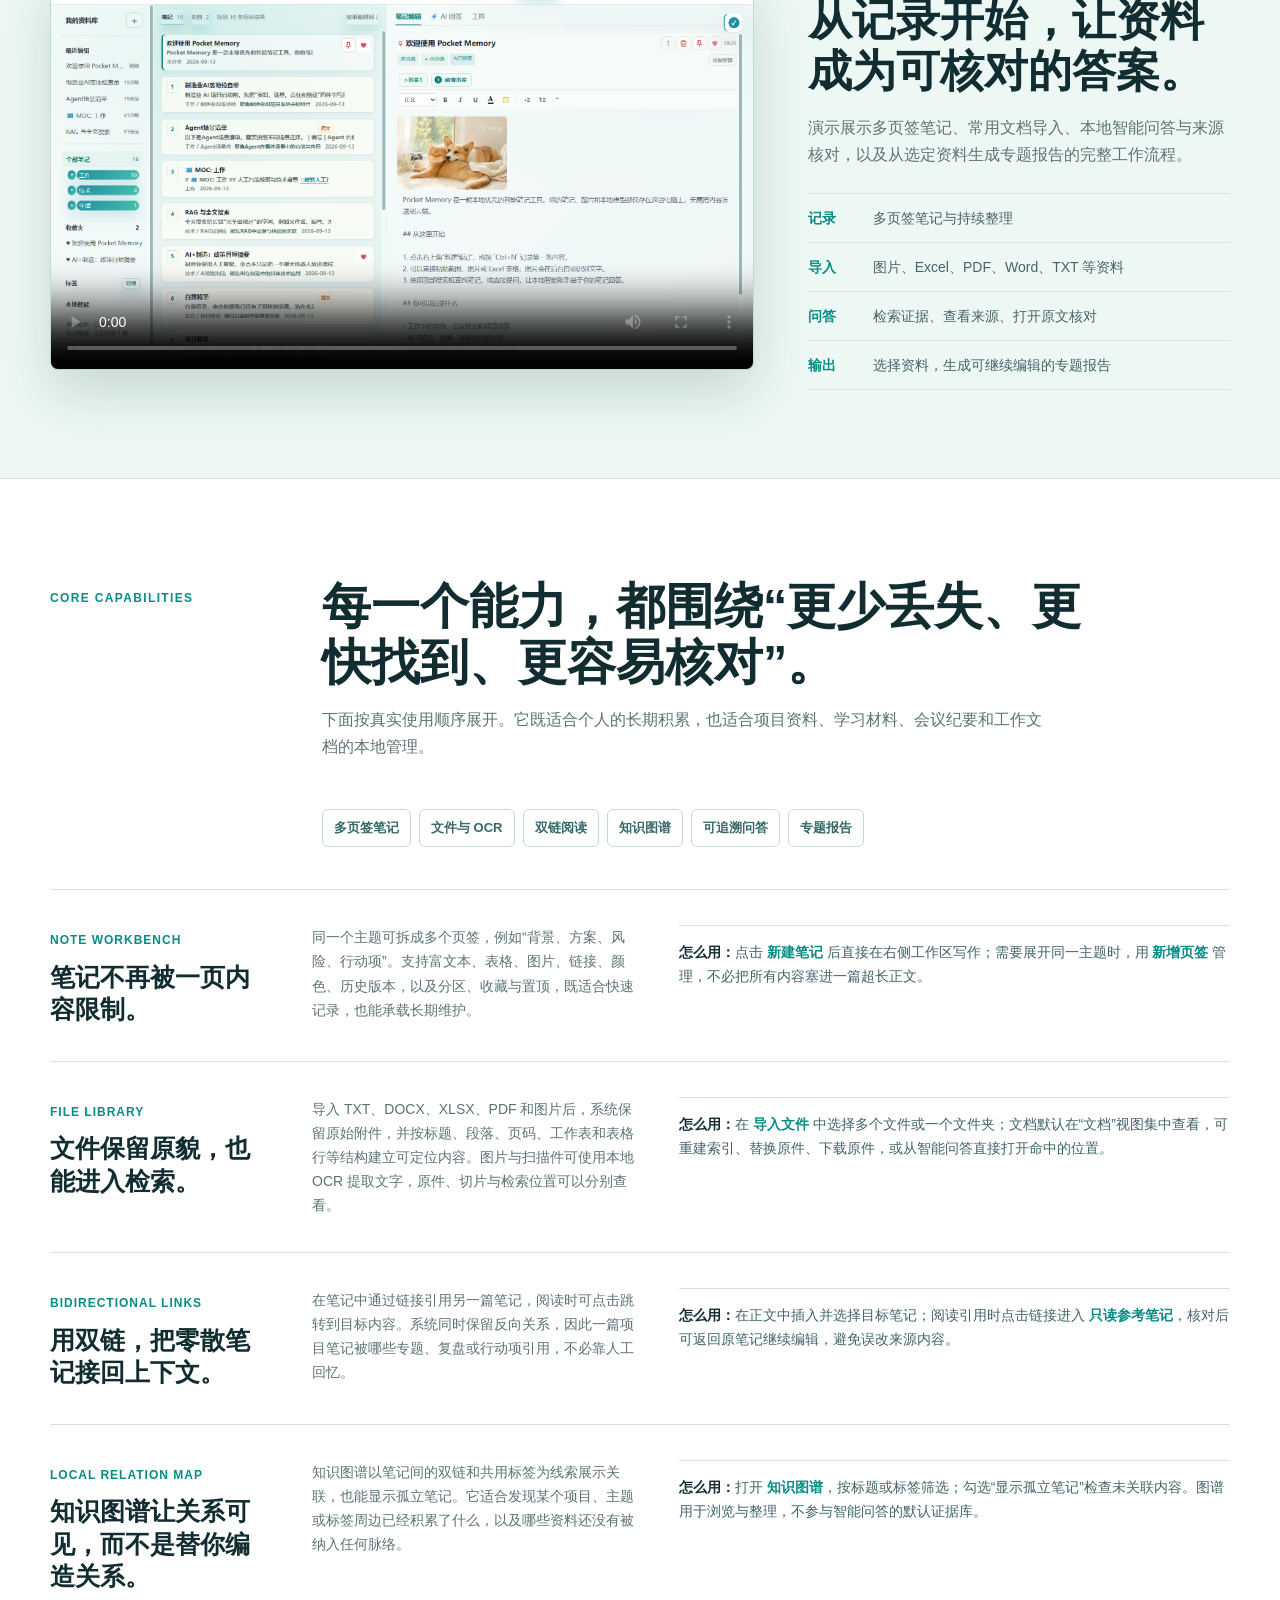
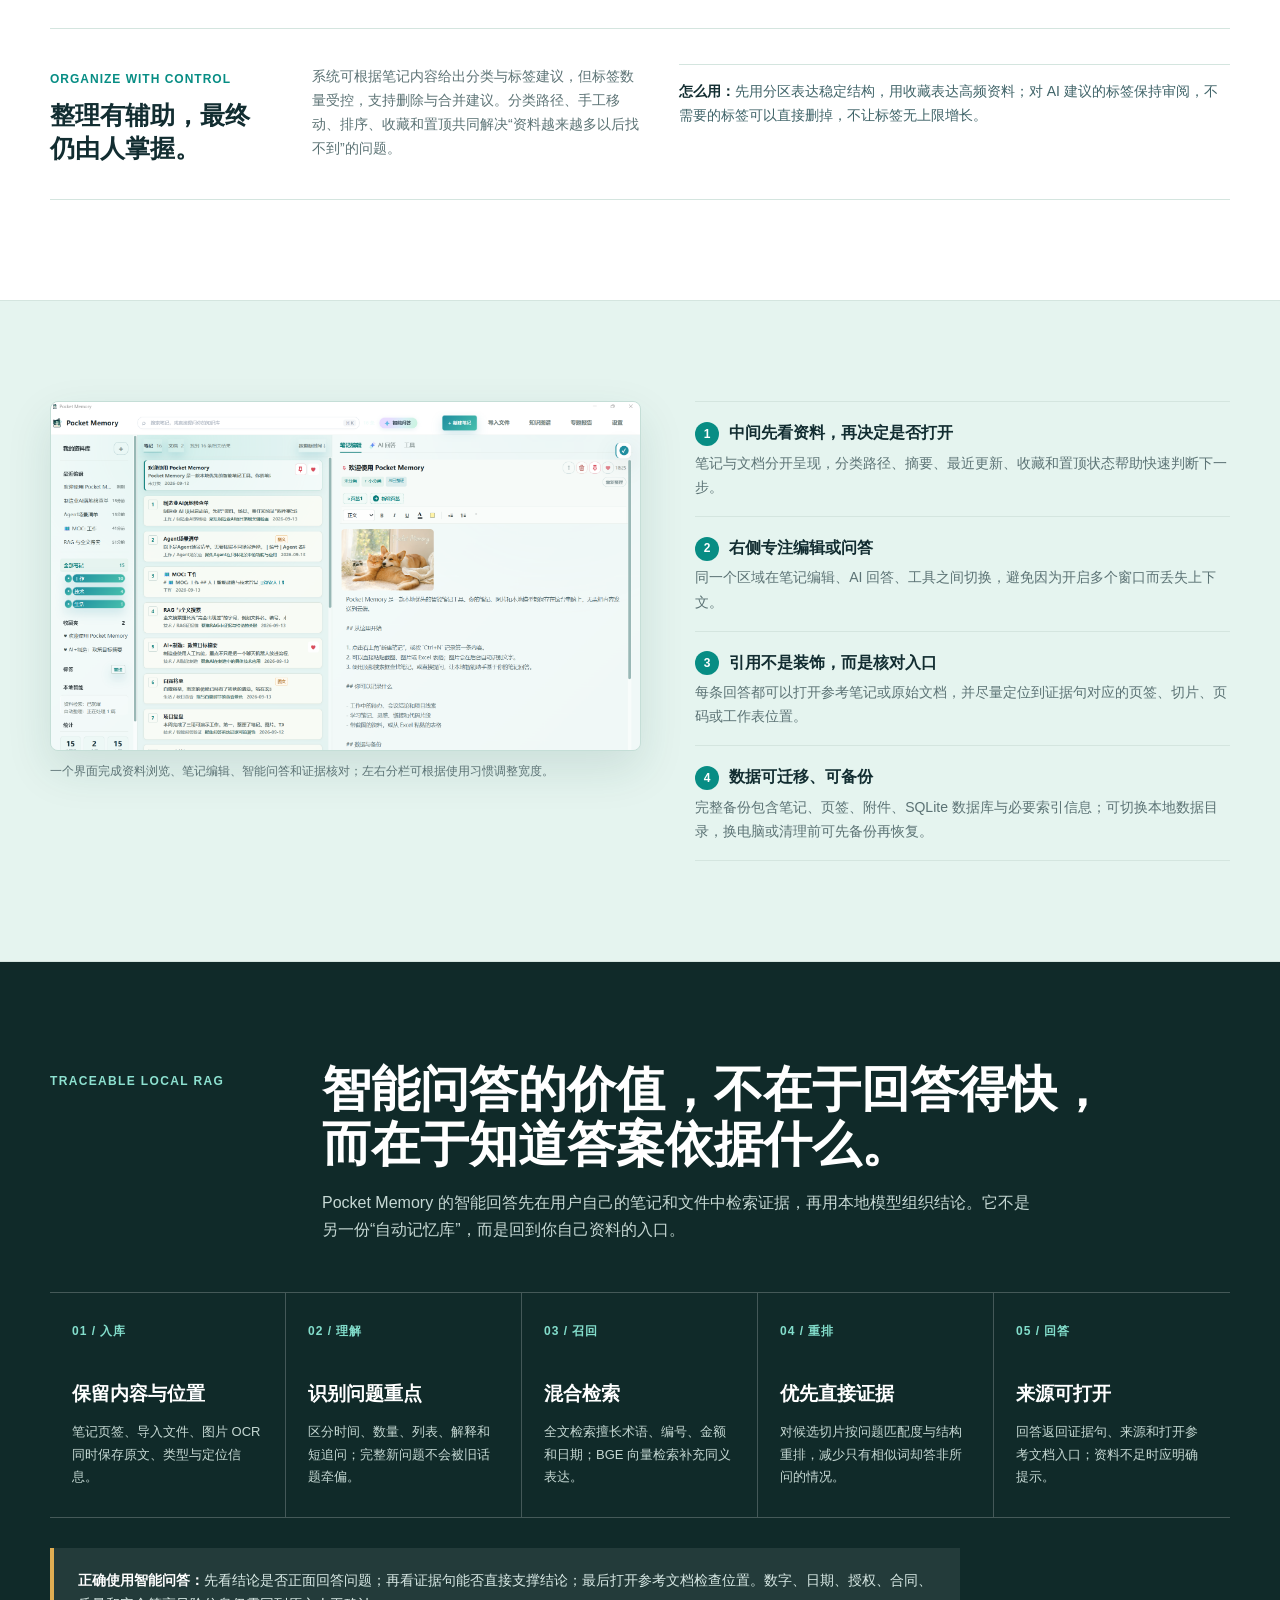
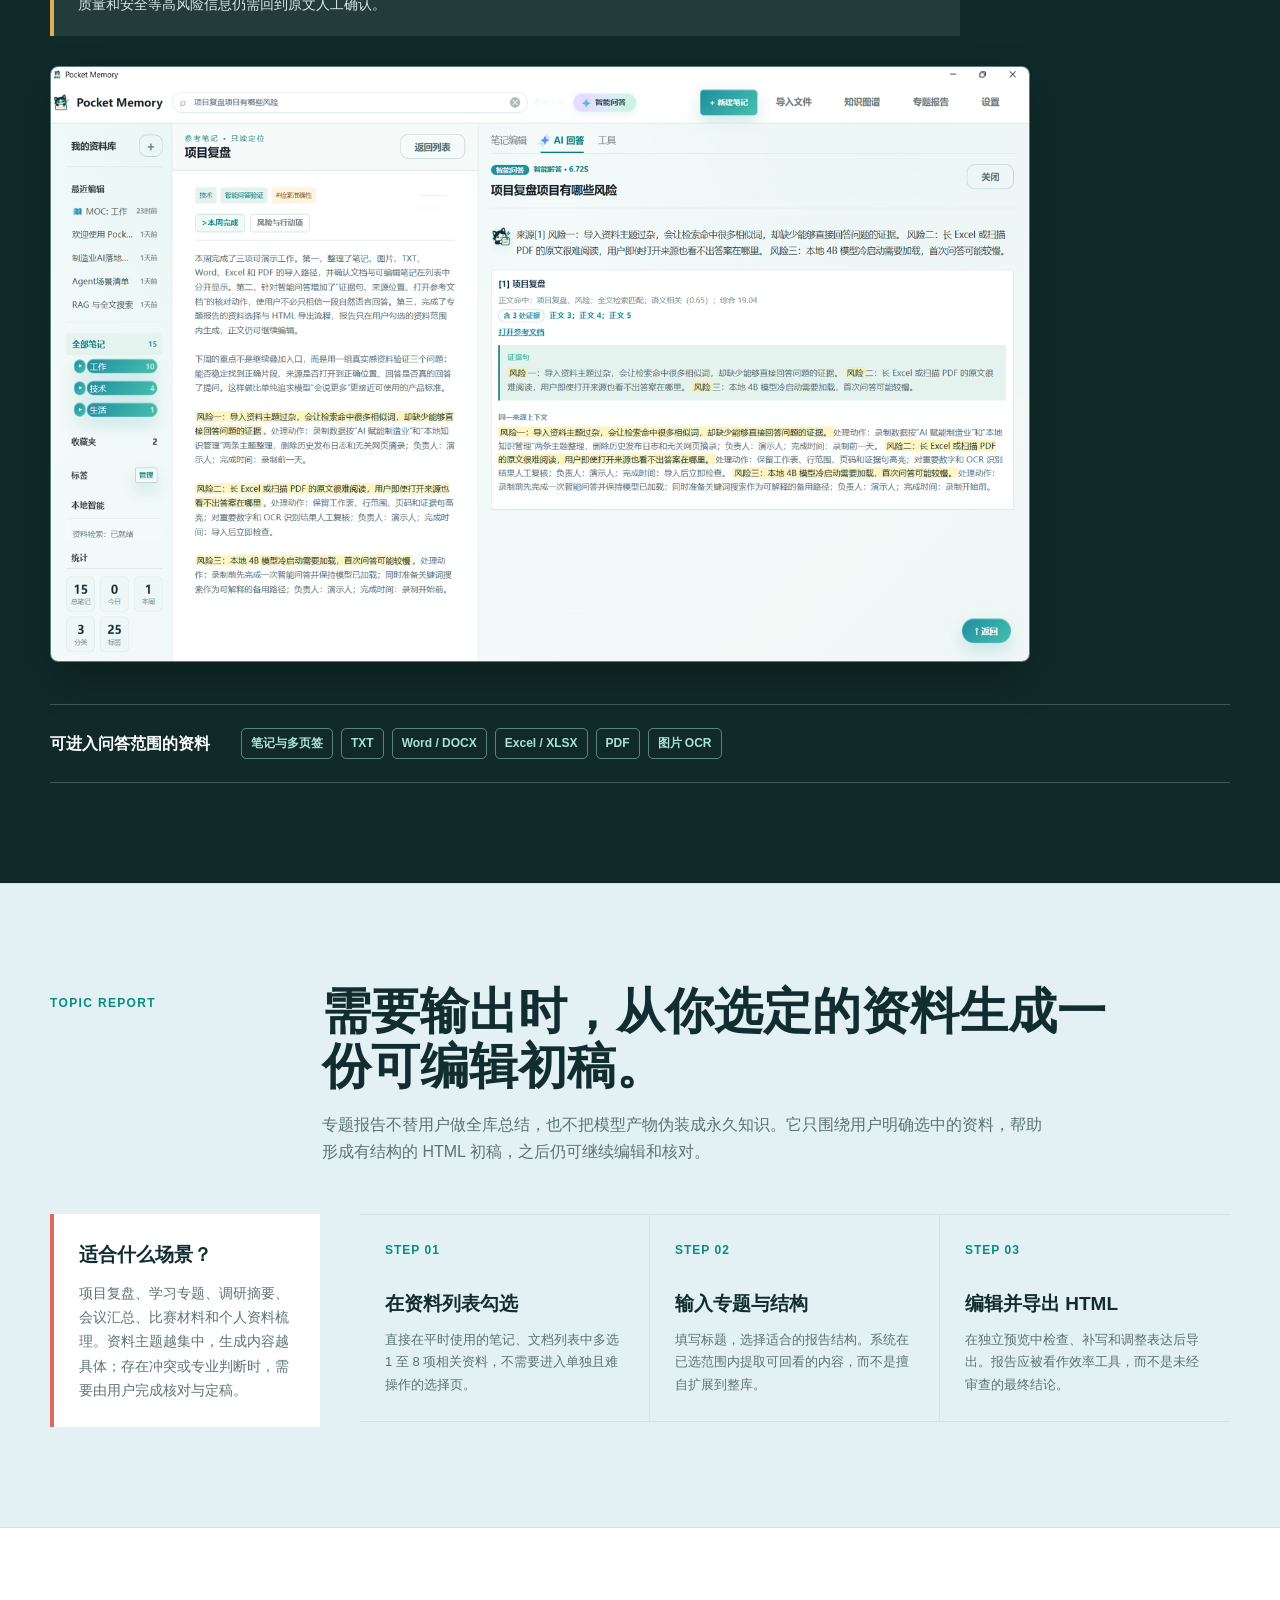
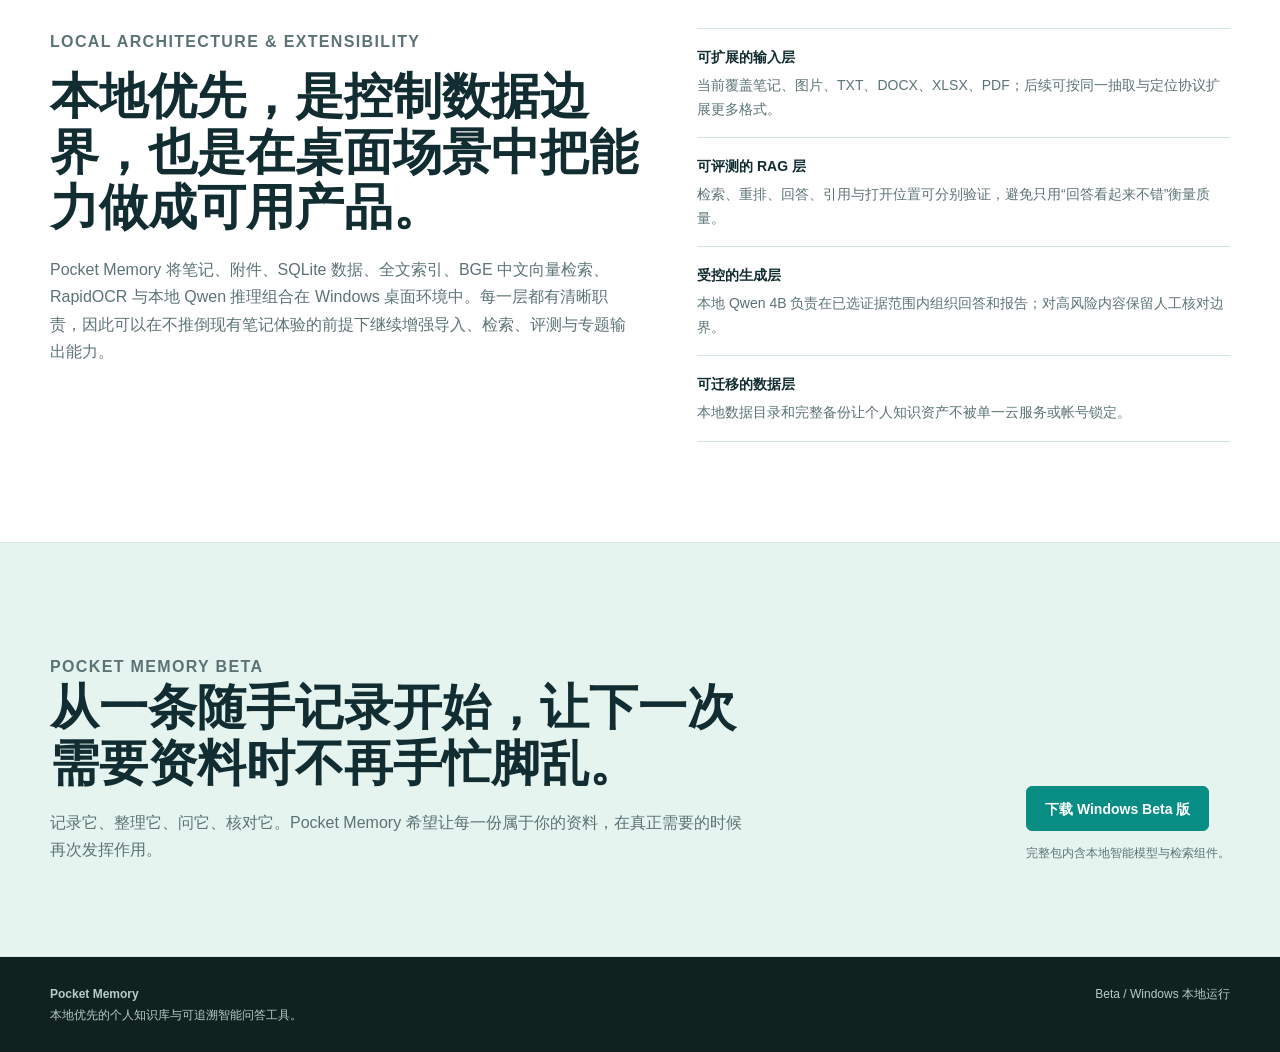
==== commit 4d052290: "Sync current source and preserve author attribution" ====
--- a/site/index.html
+++ b/site/index.html
@@ -1,4 +1,6 @@
 <!doctype html>
+<!-- Copyright 2026 AshleySama | SPDX-License-Identifier: Apache-2.0 -->
+
 <html lang="zh-CN">
 <head>
   <meta charset="utf-8">
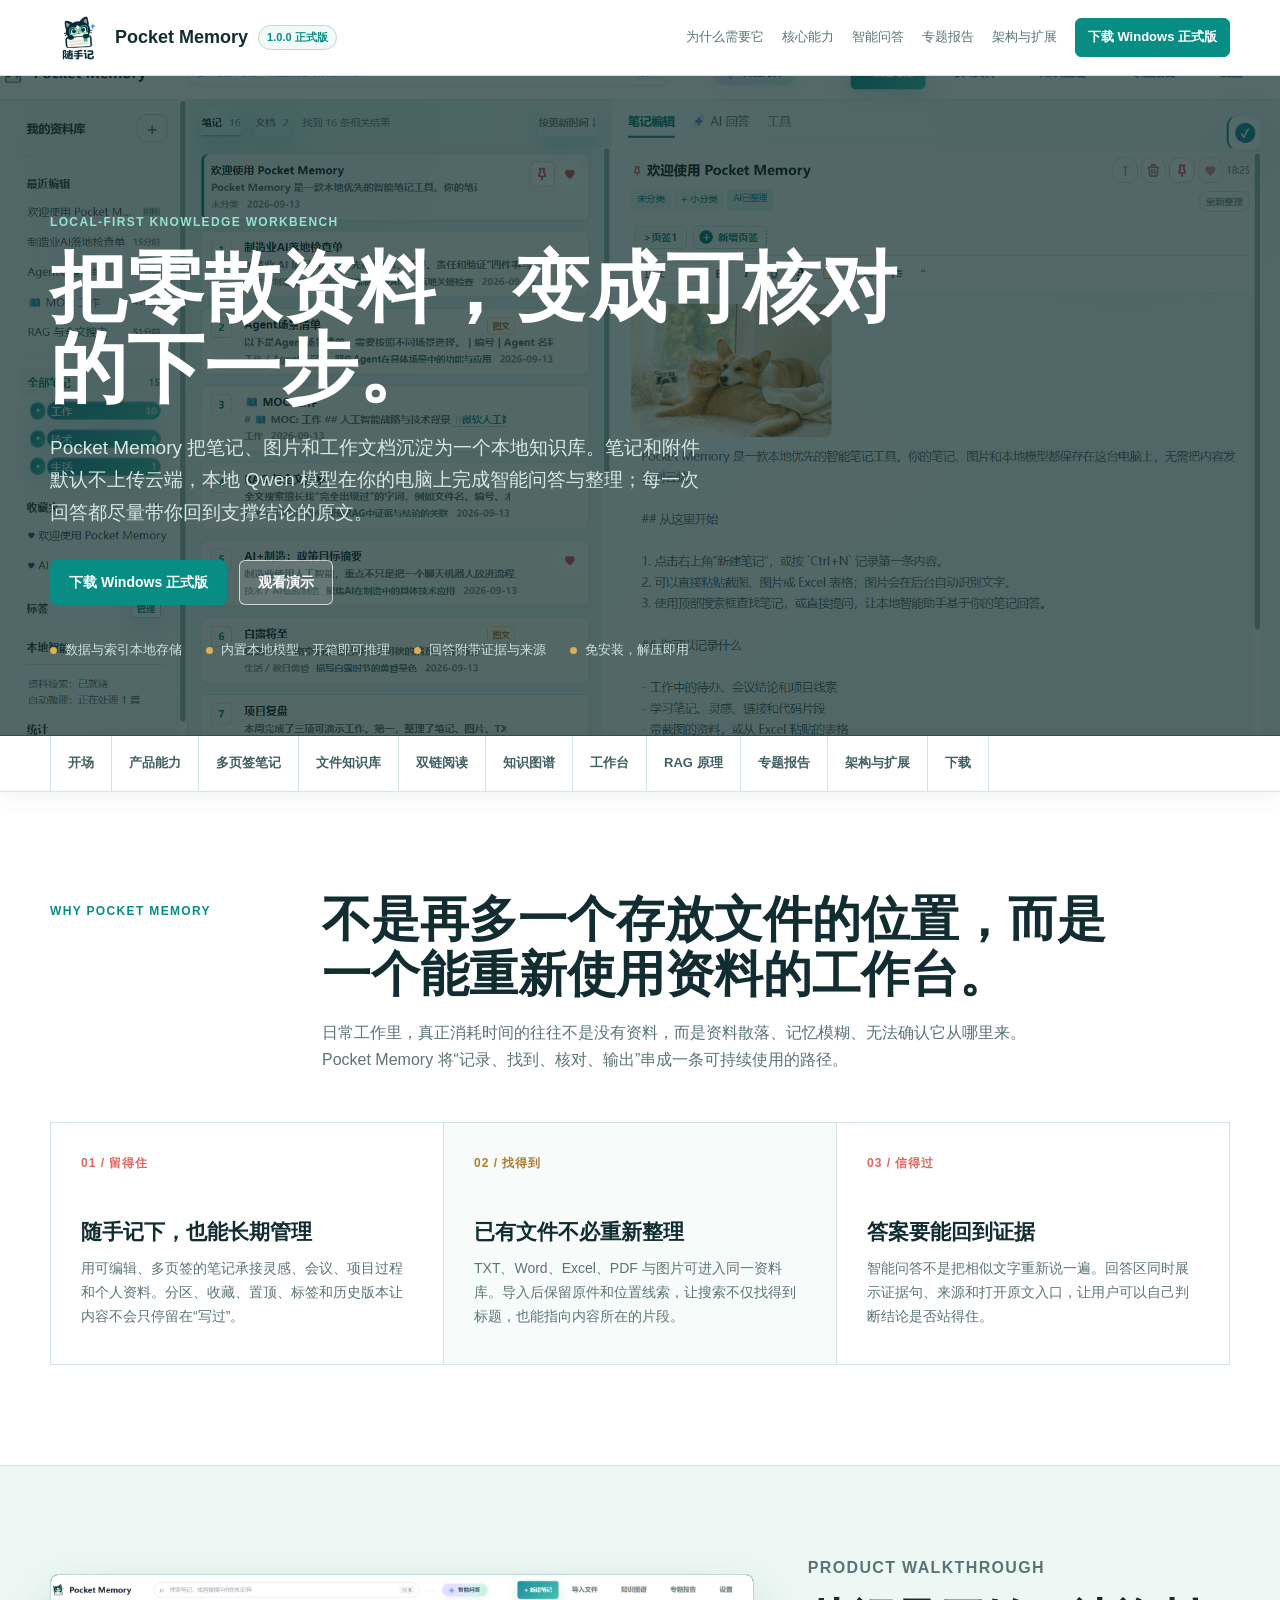
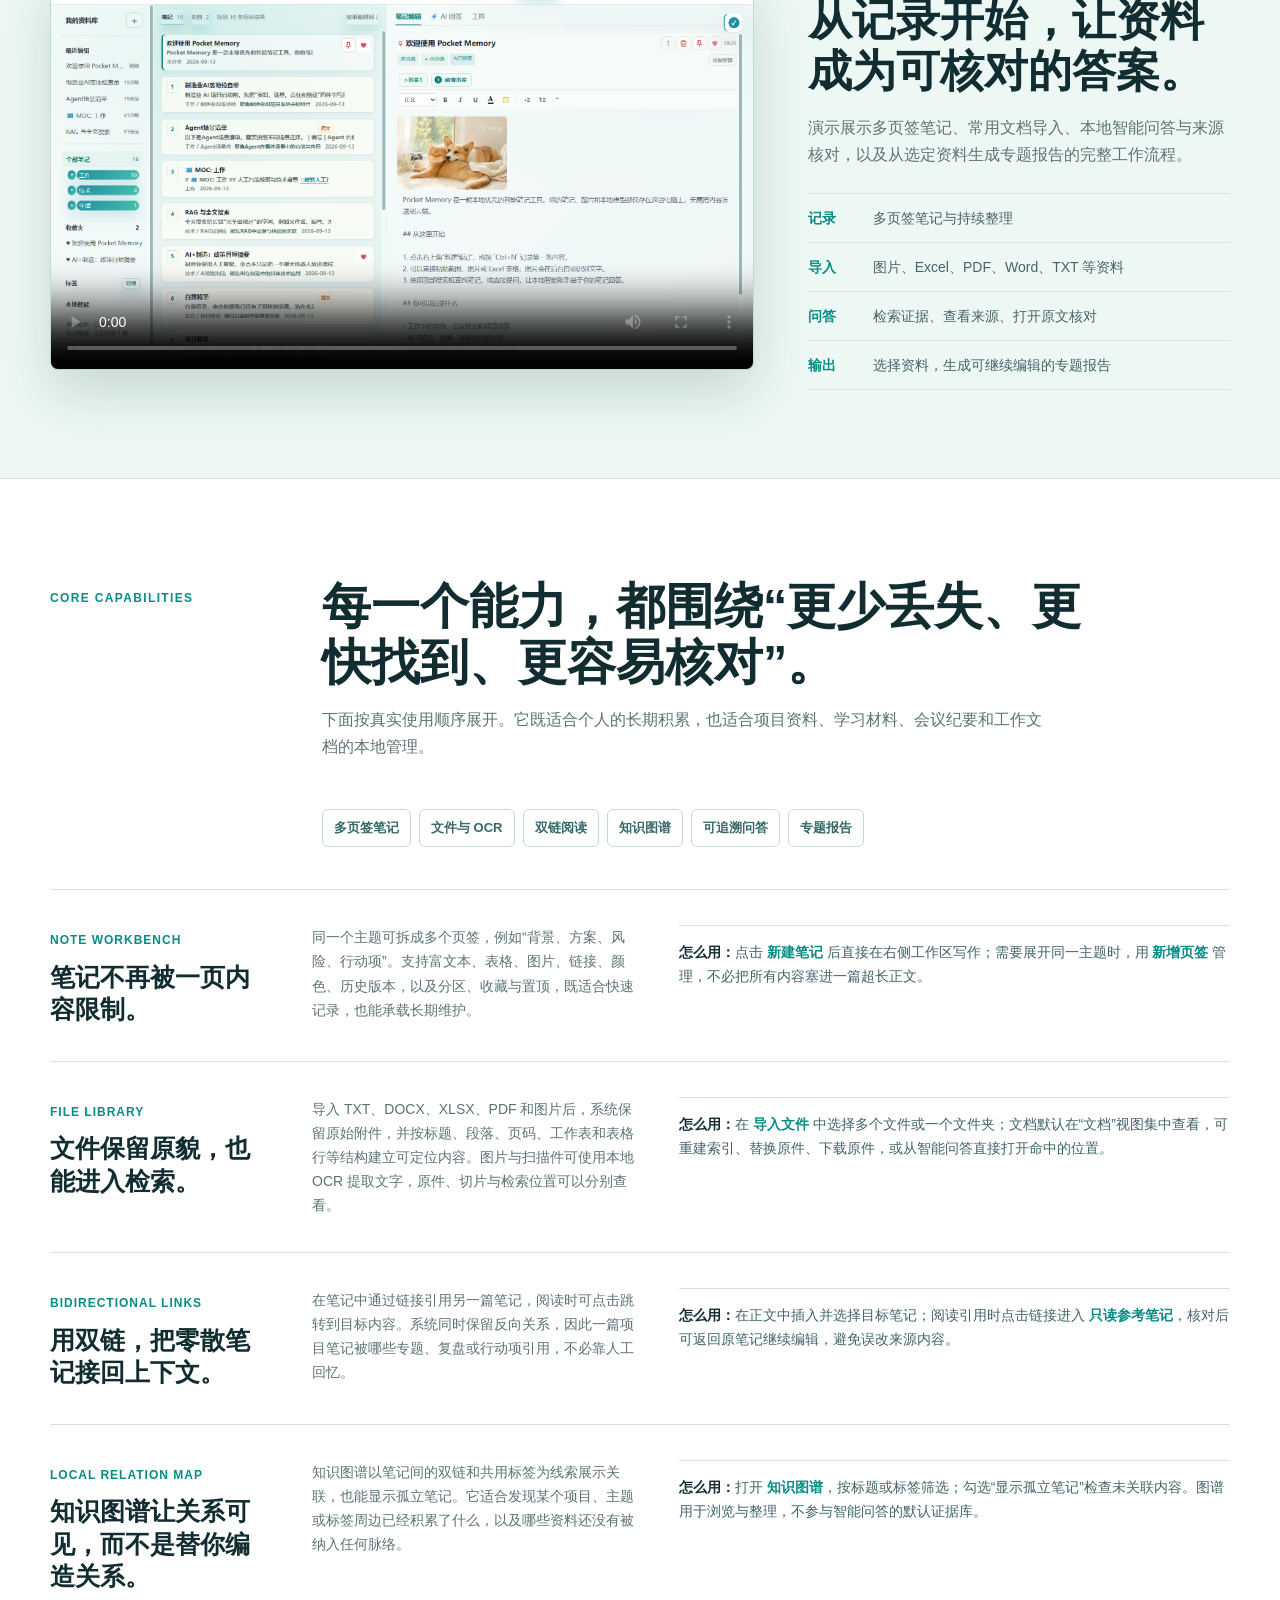
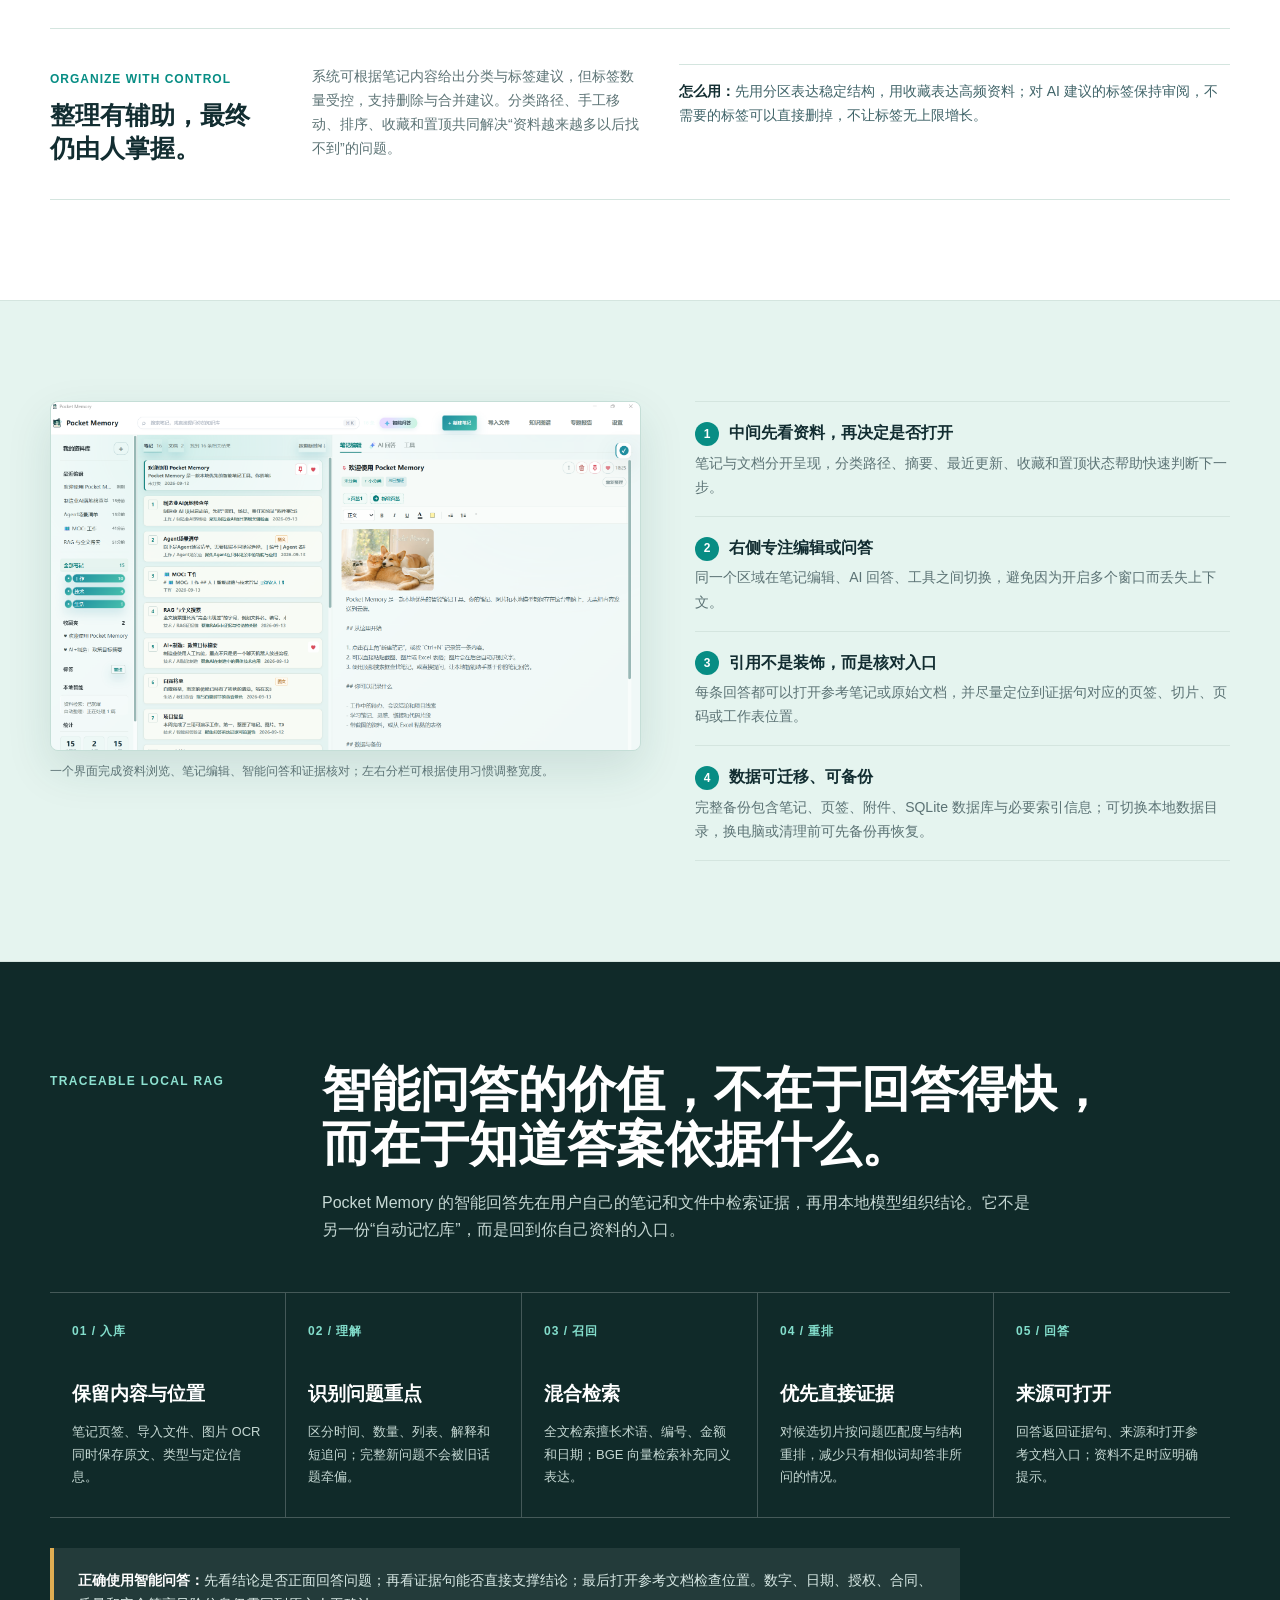
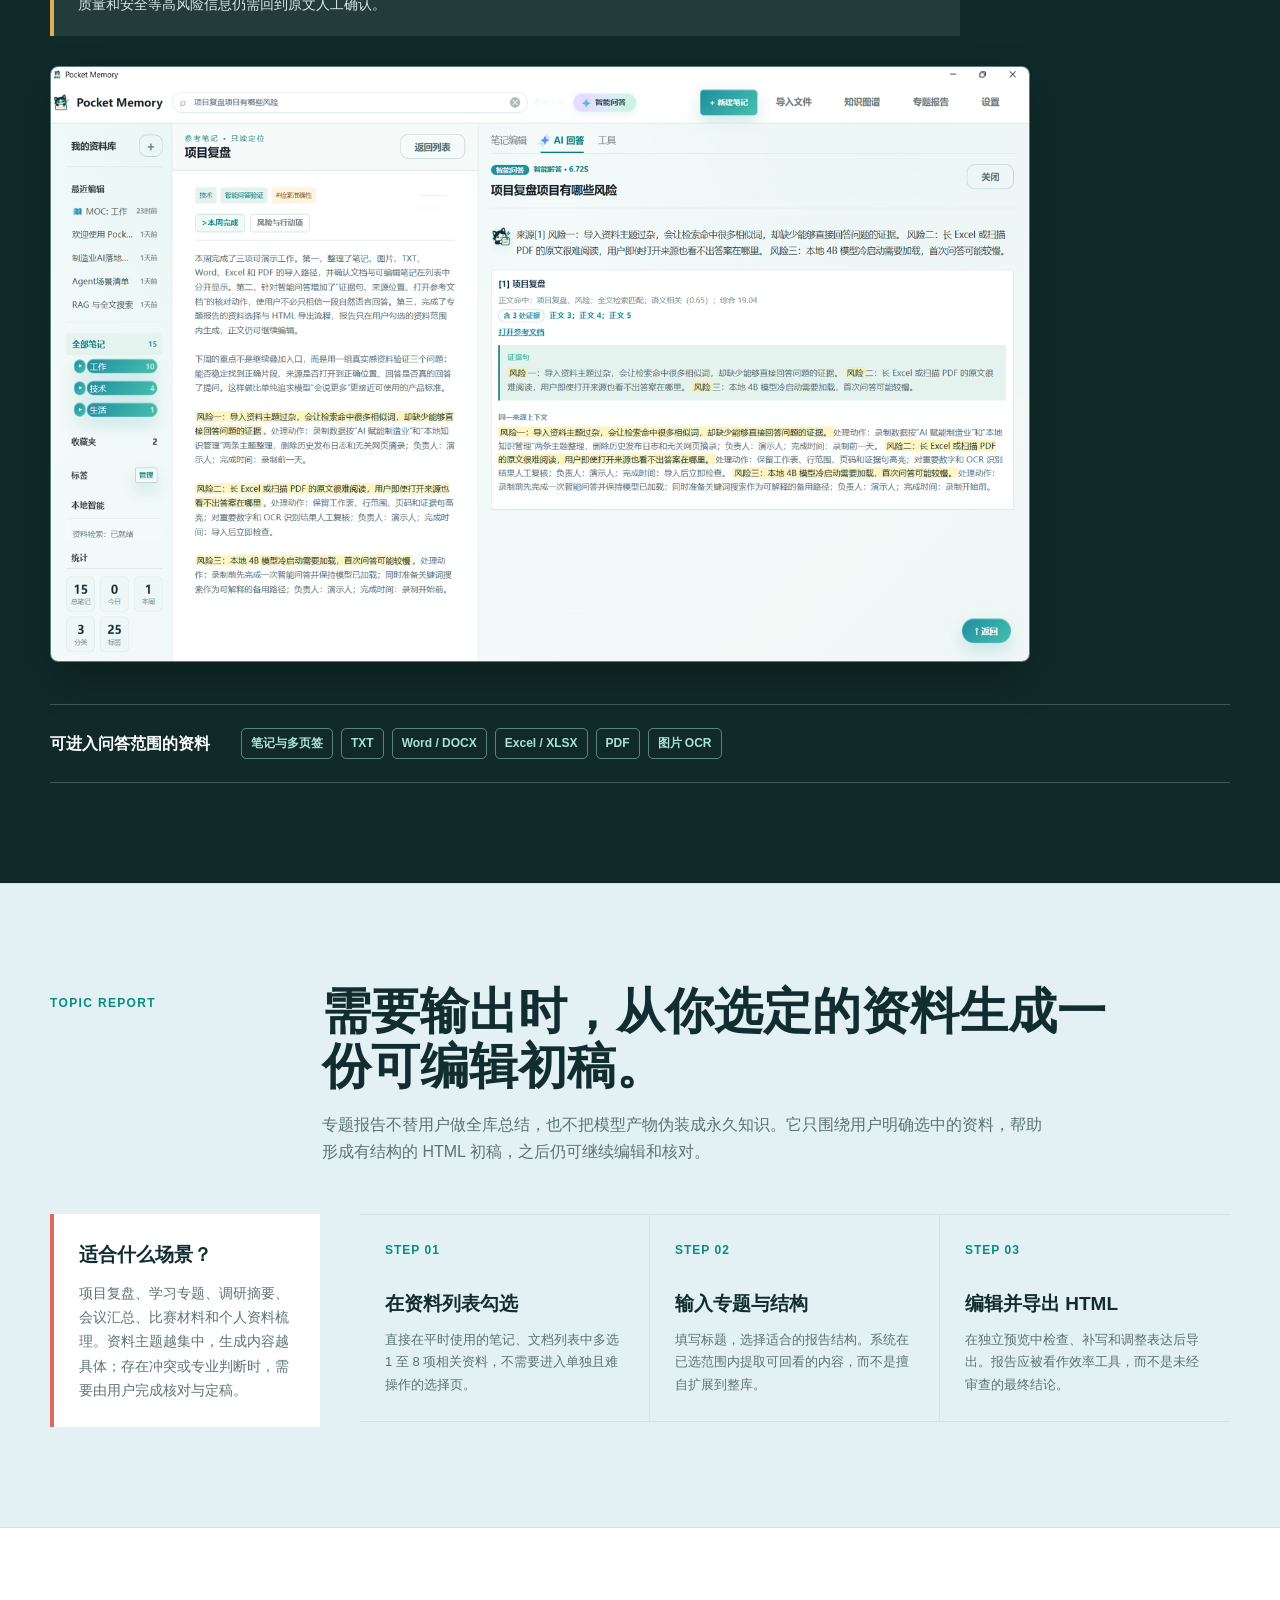
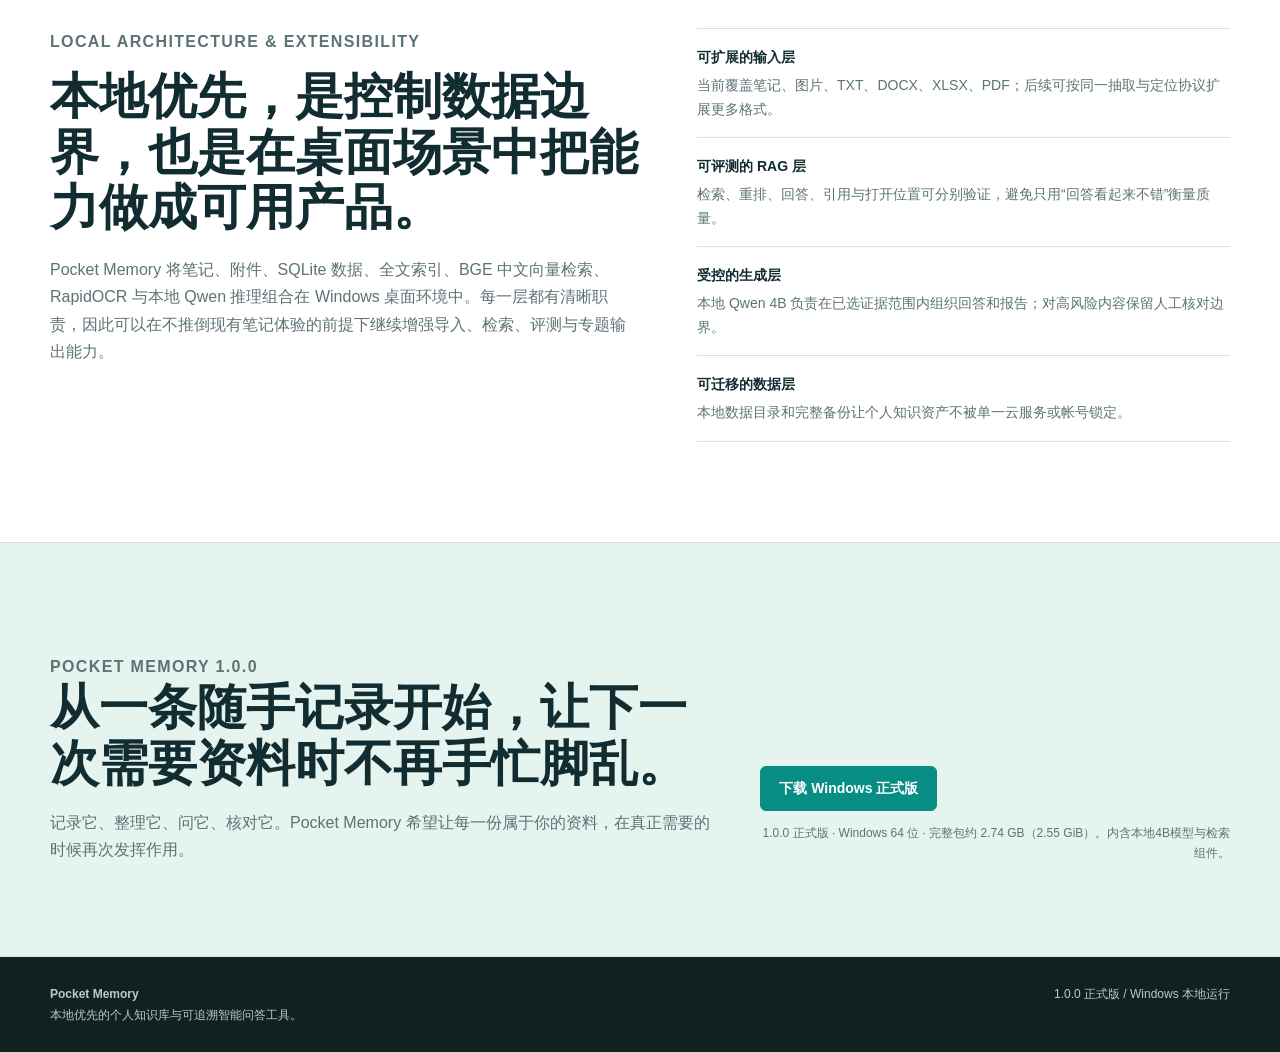
==== commit edcb1512: "docs: publish 1.0.0 official GitHub Pages" ====
--- a/site/index.html
+++ b/site/index.html
@@ -26,9 +26,9 @@
   </style>
 </head>
 <body>
-  <header class="topbar"><div class="wrap"><a class="brand" href="#top"><img src="assets/suishouji-main-option-2-v2.png" alt="Pocket Memory">Pocket Memory <span class="version">Beta</span></a><nav class="nav" aria-label="页面导航"><a href="#why">为什么需要它</a><a href="#capabilities">核心能力</a><a href="#rag">智能问答</a><a href="#report">专题报告</a><a href="#architecture">架构与扩展</a><a class="download-mini" href="https://download-files-1312623621.cos.ap-beijing.myqcloud.com/PocketMemory-latest.zip" target="_blank" rel="noopener">下载 Windows Beta 版</a></nav></div></header>
+  <header class="topbar"><div class="wrap"><a class="brand" href="#top"><img src="assets/suishouji-main-option-2-v2.png" alt="Pocket Memory">Pocket Memory <span class="version">1.0.0 正式版</span></a><nav class="nav" aria-label="页面导航"><a href="#why">为什么需要它</a><a href="#capabilities">核心能力</a><a href="#rag">智能问答</a><a href="#report">专题报告</a><a href="#architecture">架构与扩展</a><a class="download-mini" href="https://download-files-1312623621.cos.ap-beijing.myqcloud.com/PocketMemory-latest.zip" target="_blank" rel="noopener">下载 Windows 正式版</a></nav></div></header>
   <main id="top">
-    <section class="hero"><div class="wrap"><p class="eyebrow">LOCAL-FIRST KNOWLEDGE WORKBENCH</p><h1>把零散资料，变成可核对的下一步。</h1><p class="lead">Pocket Memory 把笔记、图片和工作文档沉淀为一个本地知识库。笔记和附件默认不上传云端，本地 Qwen 模型在你的电脑上完成智能问答与整理；每一次回答都尽量带你回到支撑结论的原文。</p><div class="actions"><a class="button" href="https://download-files-1312623621.cos.ap-beijing.myqcloud.com/PocketMemory-latest.zip" target="_blank" rel="noopener">下载 Windows Beta 版</a><a class="button alt" href="#demo">观看演示</a></div><div class="hero-facts"><span>数据与索引本地存储</span><span>内置本地模型，开箱即可推理</span><span>回答附带证据与来源</span><span>免安装，解压即用</span></div></div></section>
+    <section class="hero"><div class="wrap"><p class="eyebrow">LOCAL-FIRST KNOWLEDGE WORKBENCH</p><h1>把零散资料，变成可核对的下一步。</h1><p class="lead">Pocket Memory 把笔记、图片和工作文档沉淀为一个本地知识库。笔记和附件默认不上传云端，本地 Qwen 模型在你的电脑上完成智能问答与整理；每一次回答都尽量带你回到支撑结论的原文。</p><div class="actions"><a class="button" href="https://download-files-1312623621.cos.ap-beijing.myqcloud.com/PocketMemory-latest.zip" target="_blank" rel="noopener">下载 Windows 正式版</a><a class="button alt" href="#demo">观看演示</a></div><div class="hero-facts"><span>数据与索引本地存储</span><span>内置本地模型，开箱即可推理</span><span>回答附带证据与来源</span><span>免安装，解压即用</span></div></div></section>
     <div class="anchor-band" aria-label="介绍页章节导航"><nav class="anchor-tabs"><a href="#why">开场</a><a href="#capabilities">产品能力</a><a href="#notes">多页签笔记</a><a href="#files">文件知识库</a><a href="#links">双链阅读</a><a href="#graph">知识图谱</a><a href="#workspace">工作台</a><a href="#rag">RAG 原理</a><a href="#report">专题报告</a><a href="#architecture">架构与扩展</a><a href="#download">下载</a></nav></div>
     <section id="why" class="section paper"><div class="wrap"><div class="section-head"><p class="eyebrow">WHY POCKET MEMORY</p><div><h2>不是再多一个存放文件的位置，而是一个能重新使用资料的工作台。</h2><p class="section-lead">日常工作里，真正消耗时间的往往不是没有资料，而是资料散落、记忆模糊、无法确认它从哪里来。Pocket Memory 将“记录、找到、核对、输出”串成一条可持续使用的路径。</p></div></div><div class="principles"><article class="principle"><span class="index">01 / 留得住</span><h3>随手记下，也能长期管理</h3><p>用可编辑、多页签的笔记承接灵感、会议、项目过程和个人资料。分区、收藏、置顶、标签和历史版本让内容不会只停留在“写过”。</p></article><article class="principle"><span class="index">02 / 找得到</span><h3>已有文件不必重新整理</h3><p>TXT、Word、Excel、PDF 与图片可进入同一资料库。导入后保留原件和位置线索，让搜索不仅找得到标题，也能指向内容所在的片段。</p></article><article class="principle"><span class="index">03 / 信得过</span><h3>答案要能回到证据</h3><p>智能问答不是把相似文字重新说一遍。回答区同时展示证据句、来源和打开原文入口，让用户可以自己判断结论是否站得住。</p></article></div></div></section>
     <section id="demo" class="video-section"><div class="wrap video-layout"><div class="video-frame"><video controls preload="metadata" poster="pocket-memory-workbench-demo.png" aria-label="Pocket Memory 产品演示视频"><source src="https://download-files-1312623621.cos.ap-beijing.myqcloud.com/pocket-memory-demo.mp4" type="video/mp4">您的浏览器不支持视频播放。</video></div><div class="video-copy"><p class="eyebrow">PRODUCT WALKTHROUGH</p><h2>从记录开始，让资料成为可核对的答案。</h2><p>演示展示多页签笔记、常用文档导入、本地智能问答与来源核对，以及从选定资料生成专题报告的完整工作流程。</p><ul class="video-steps"><li><b>记录</b>多页签笔记与持续整理</li><li><b>导入</b>图片、Excel、PDF、Word、TXT 等资料</li><li><b>问答</b>检索证据、查看来源、打开原文核对</li><li><b>输出</b>选择资料，生成可继续编辑的专题报告</li></ul></div></div></section>
@@ -38,7 +38,7 @@
     <section id="report" class="section sky"><div class="wrap"><div class="section-head"><p class="eyebrow">TOPIC REPORT</p><div><h2>需要输出时，从你选定的资料生成一份可编辑初稿。</h2><p class="section-lead">专题报告不替用户做全库总结，也不把模型产物伪装成永久知识。它只围绕用户明确选中的资料，帮助形成有结构的 HTML 初稿，之后仍可继续编辑和核对。</p></div></div><div class="report-grid"><aside class="report-note"><h3>适合什么场景？</h3><p>项目复盘、学习专题、调研摘要、会议汇总、比赛材料和个人资料梳理。资料主题越集中，生成内容越具体；存在冲突或专业判断时，需要由用户完成核对与定稿。</p></aside><div class="report-steps"><article><span>STEP 01</span><h3>在资料列表勾选</h3><p>直接在平时使用的笔记、文档列表中多选 1 至 8 项相关资料，不需要进入单独且难操作的选择页。</p></article><article><span>STEP 02</span><h3>输入专题与结构</h3><p>填写标题，选择适合的报告结构。系统在已选范围内提取可回看的内容，而不是擅自扩展到整库。</p></article><article><span>STEP 03</span><h3>编辑并导出 HTML</h3><p>在独立预览中检查、补写和调整表达后导出。报告应被看作效率工具，而不是未经审查的最终结论。</p></article></div></div></div></section>
     <section id="architecture" class="section paper"><div class="wrap judges"><div><p class="eyebrow">LOCAL ARCHITECTURE &amp; EXTENSIBILITY</p><h2>本地优先，是控制数据边界，也是在桌面场景中把能力做成可用产品。</h2><p>Pocket Memory 将笔记、附件、SQLite 数据、全文索引、BGE 中文向量检索、RapidOCR 与本地 Qwen 推理组合在 Windows 桌面环境中。每一层都有清晰职责，因此可以在不推倒现有笔记体验的前提下继续增强导入、检索、评测与专题输出能力。</p></div><ul class="boundaries"><li><b>可扩展的输入层</b>当前覆盖笔记、图片、TXT、DOCX、XLSX、PDF；后续可按同一抽取与定位协议扩展更多格式。</li><li><b>可评测的 RAG 层</b>检索、重排、回答、引用与打开位置可分别验证，避免只用“回答看起来不错”衡量质量。</li><li><b>受控的生成层</b>本地 Qwen 4B 负责在已选证据范围内组织回答和报告；对高风险内容保留人工核对边界。</li><li><b>可迁移的数据层</b>本地数据目录和完整备份让个人知识资产不被单一云服务或帐号锁定。</li></ul></div></section>
   </main>
-  <section id="download" class="closing"><div class="wrap"><div><p class="eyebrow">POCKET MEMORY BETA</p><h2>从一条随手记录开始，让下一次需要资料时不再手忙脚乱。</h2><p>记录它、整理它、问它、核对它。Pocket Memory 希望让每一份属于你的资料，在真正需要的时候再次发挥作用。</p></div><div><a class="button" href="https://download-files-1312623621.cos.ap-beijing.myqcloud.com/PocketMemory-latest.zip" target="_blank" rel="noopener">下载 Windows Beta 版</a><p class="download-note">完整包内含本地智能模型与检索组件。</p></div></div></section>
-  <footer><div class="wrap"><span><b>Pocket Memory</b><br>本地优先的个人知识库与可追溯智能问答工具。</span><span>Beta / Windows 本地运行</span></div></footer>
+  <section id="download" class="closing"><div class="wrap"><div><p class="eyebrow">POCKET MEMORY 1.0.0</p><h2>从一条随手记录开始，让下一次需要资料时不再手忙脚乱。</h2><p>记录它、整理它、问它、核对它。Pocket Memory 希望让每一份属于你的资料，在真正需要的时候再次发挥作用。</p></div><div><a class="button" href="https://download-files-1312623621.cos.ap-beijing.myqcloud.com/PocketMemory-latest.zip" target="_blank" rel="noopener">下载 Windows 正式版</a><p class="download-note">1.0.0 正式版 · Windows 64 位 · 完整包约 2.74 GB（2.55 GiB）。内含本地4B模型与检索组件。</p></div></div></section>
+  <footer><div class="wrap"><span><b>Pocket Memory</b><br>本地优先的个人知识库与可追溯智能问答工具。</span><span>1.0.0 正式版 / Windows 本地运行</span></div></footer>
 </body>
 </html>
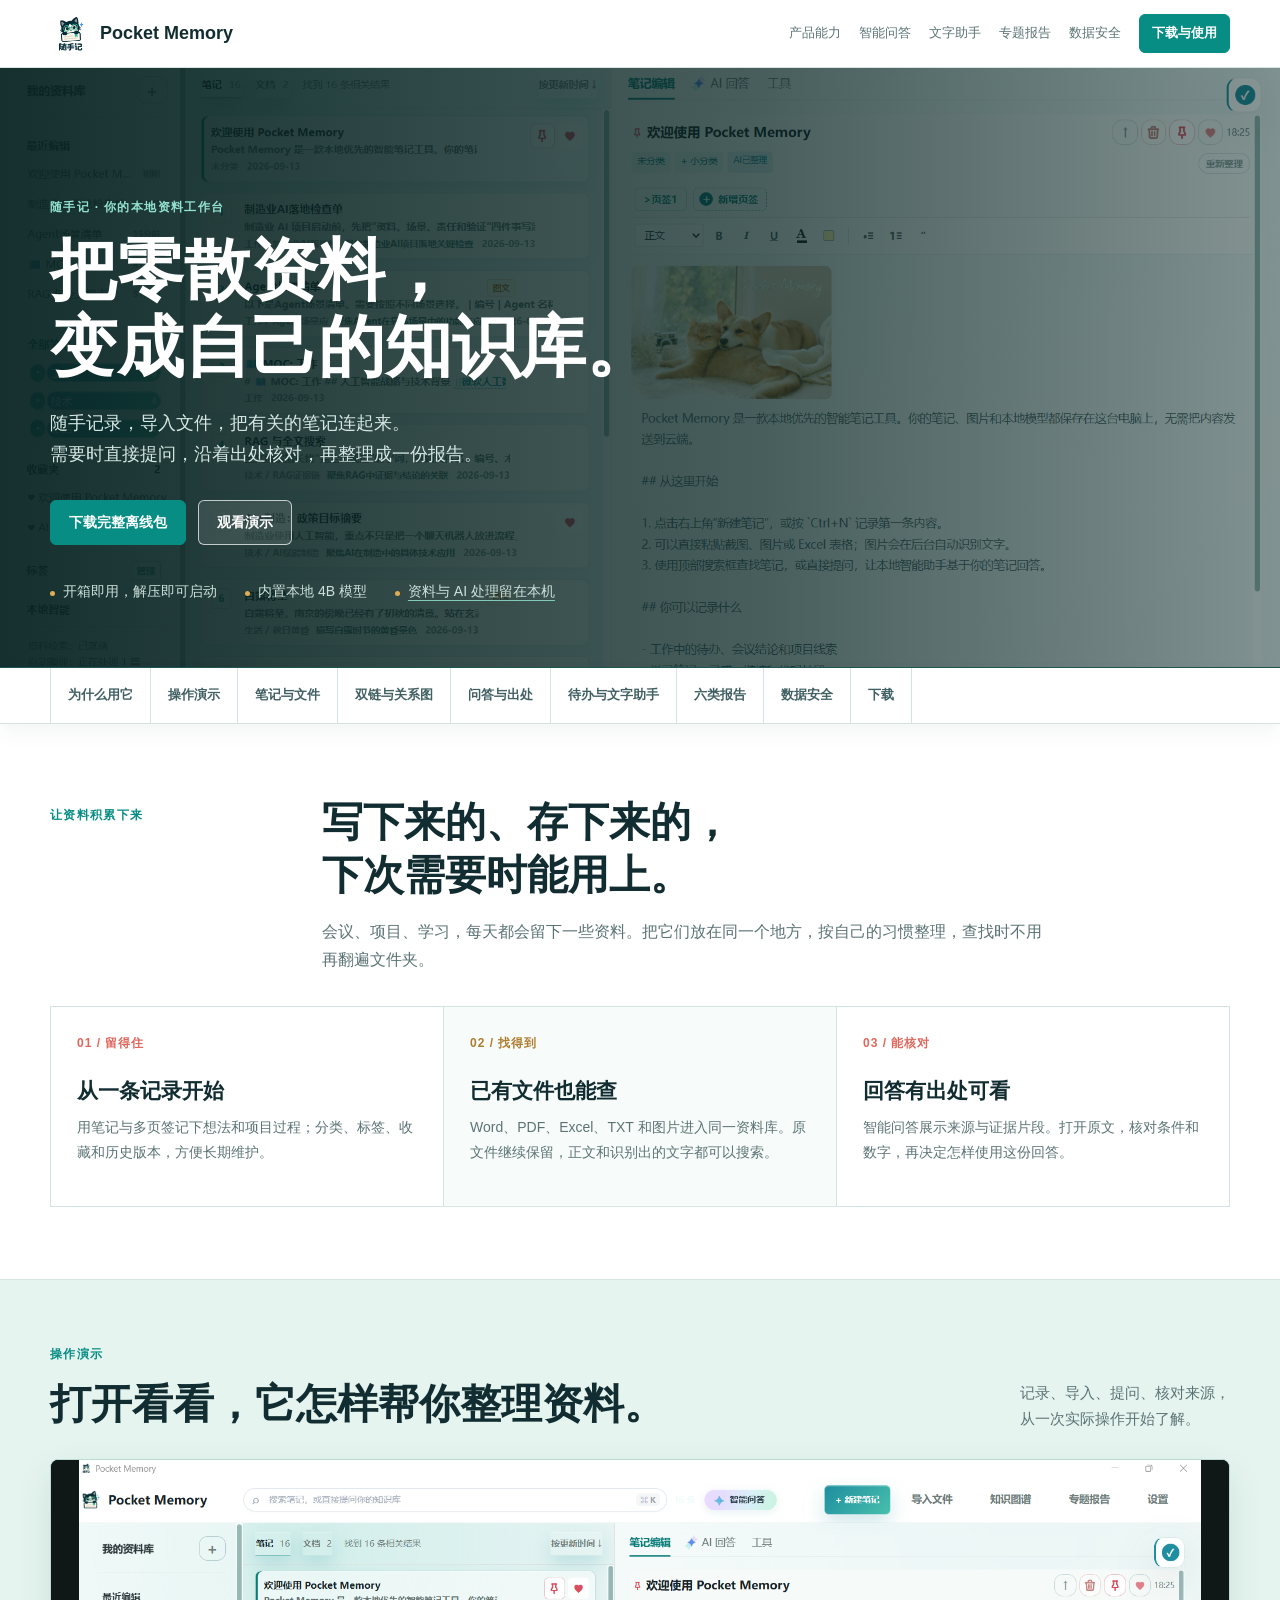
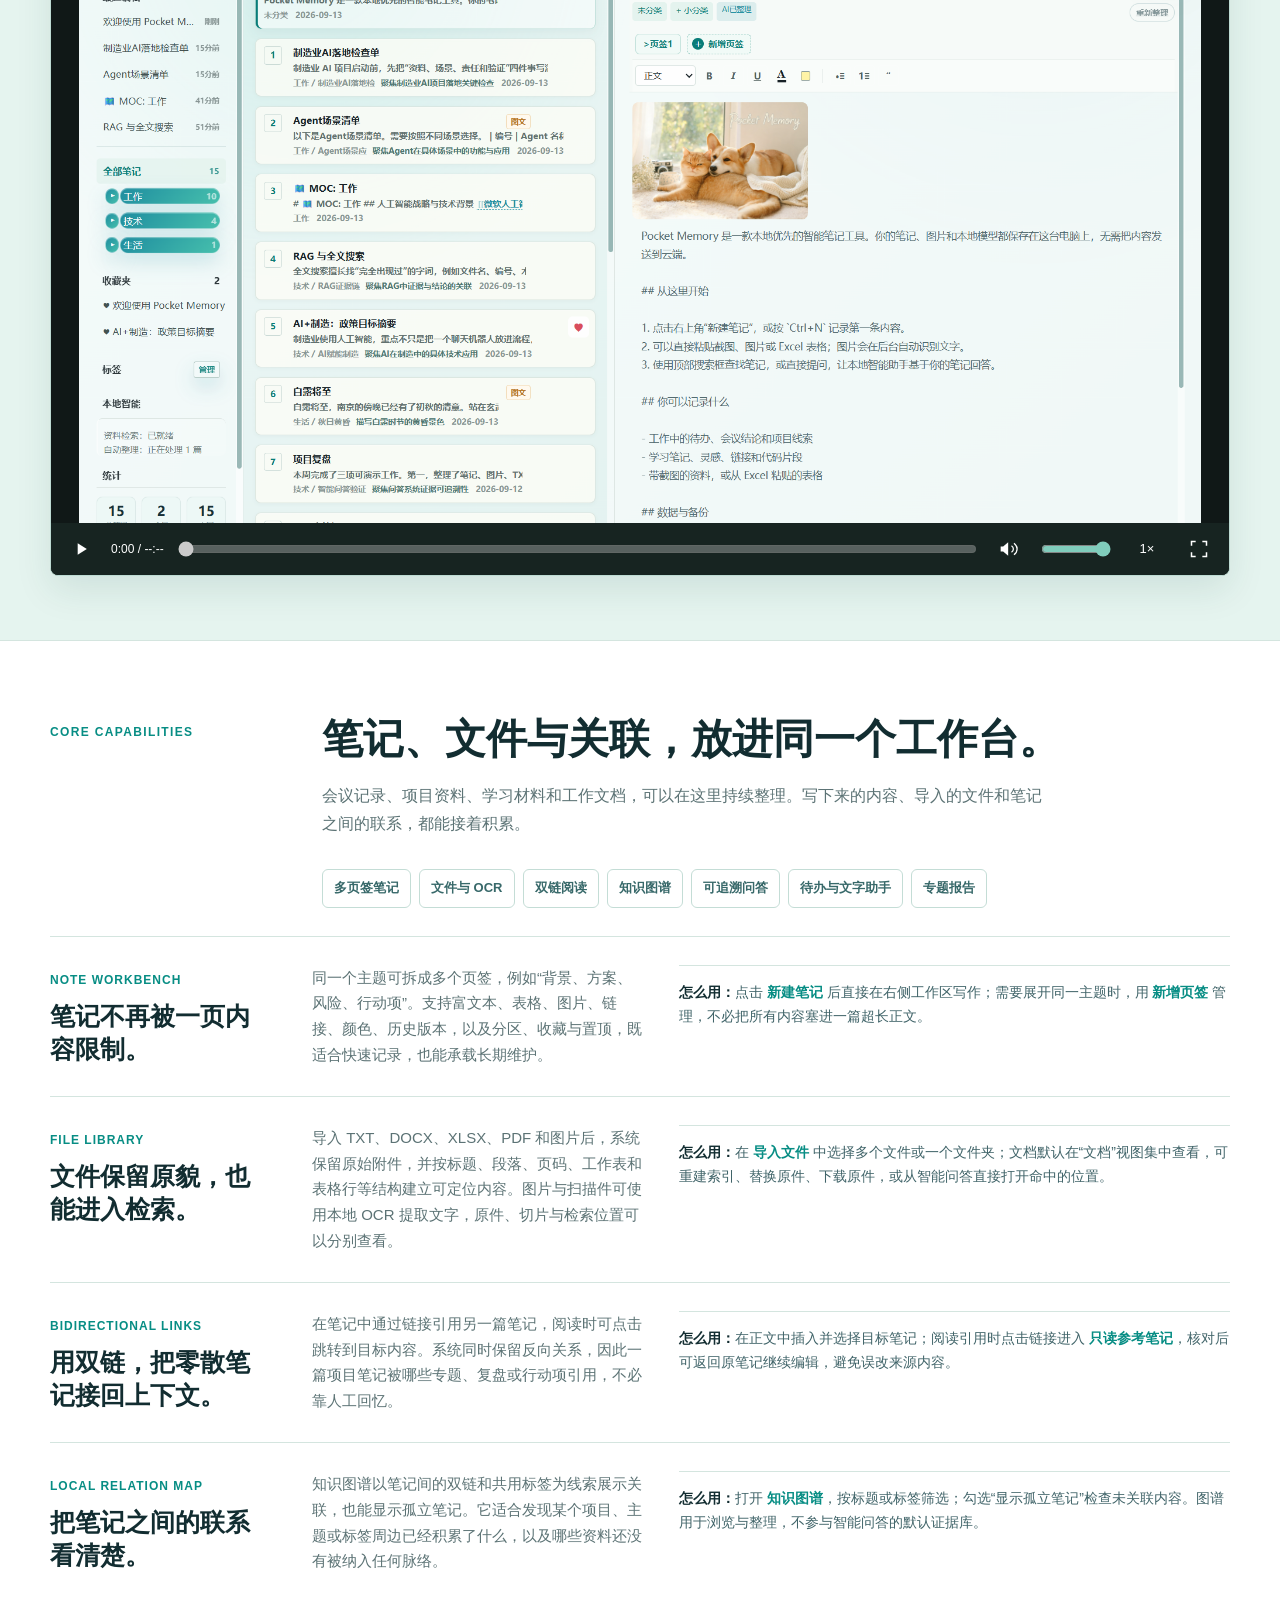
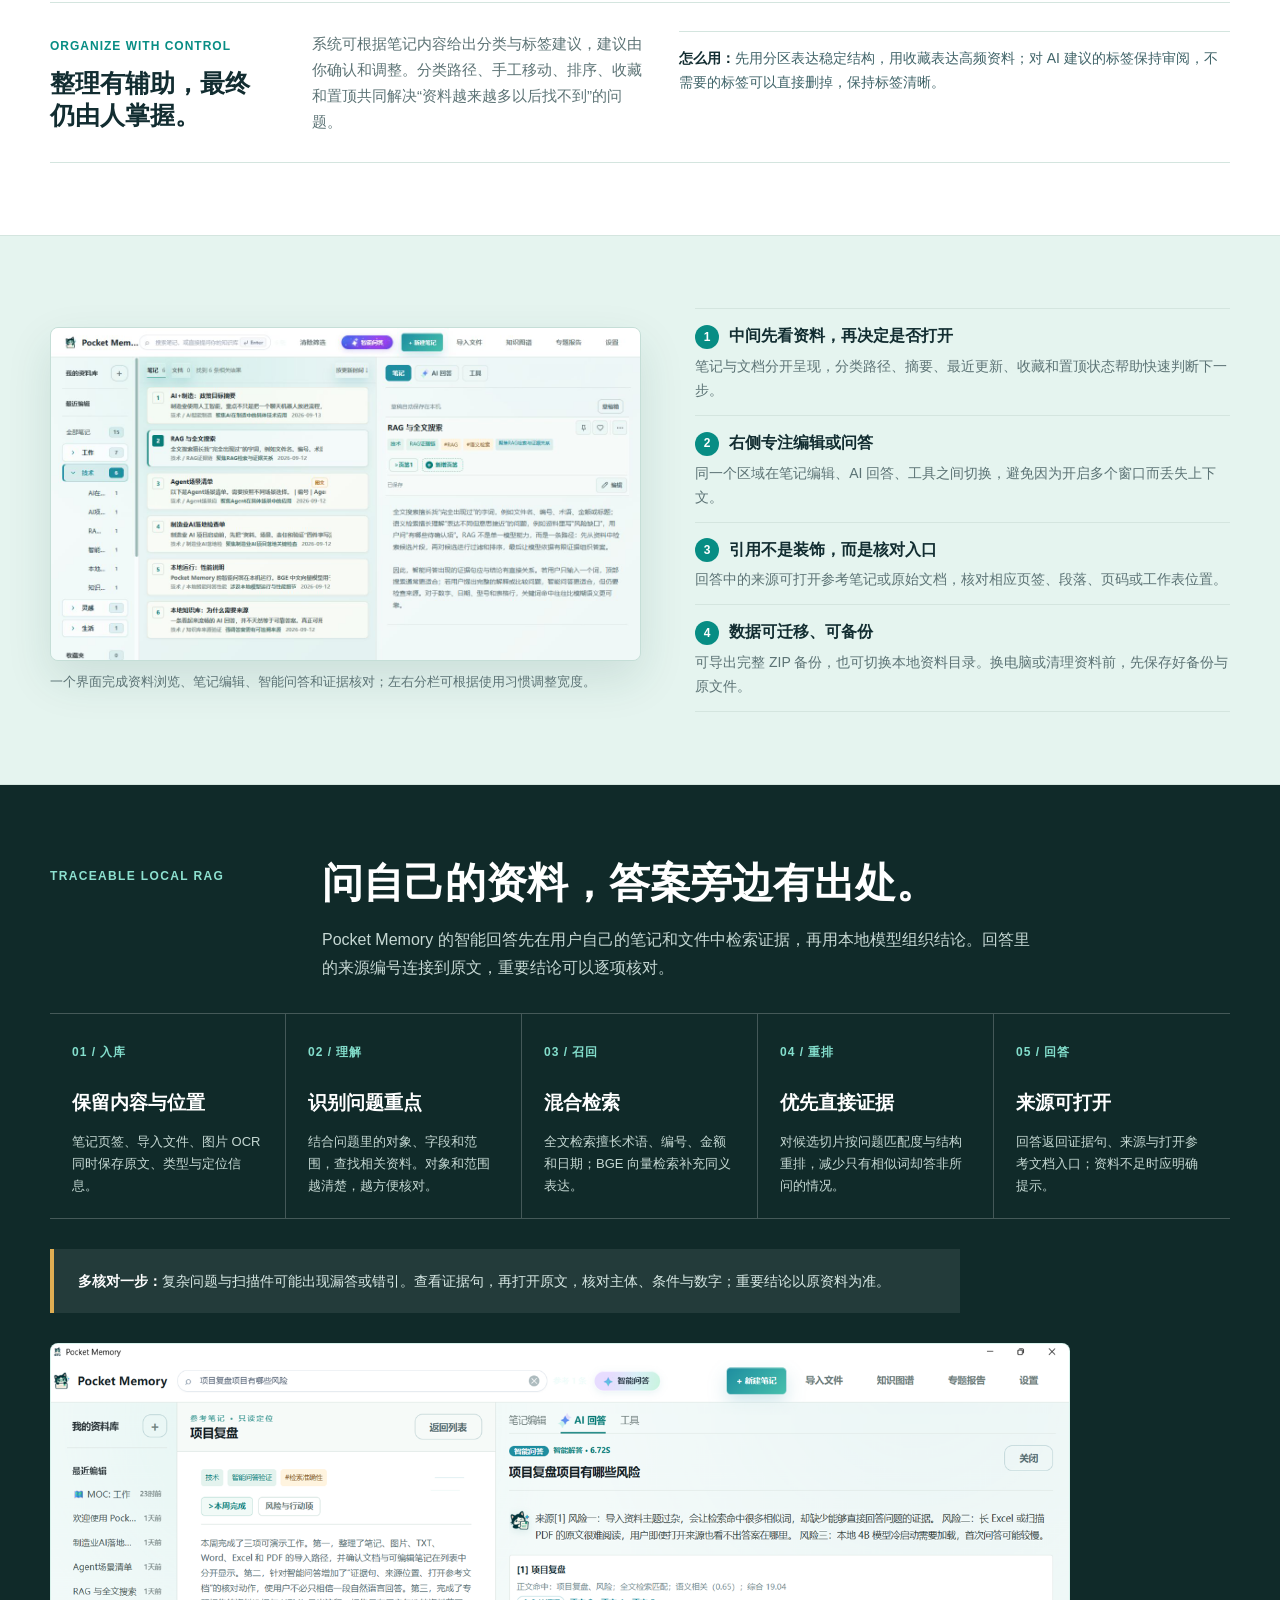
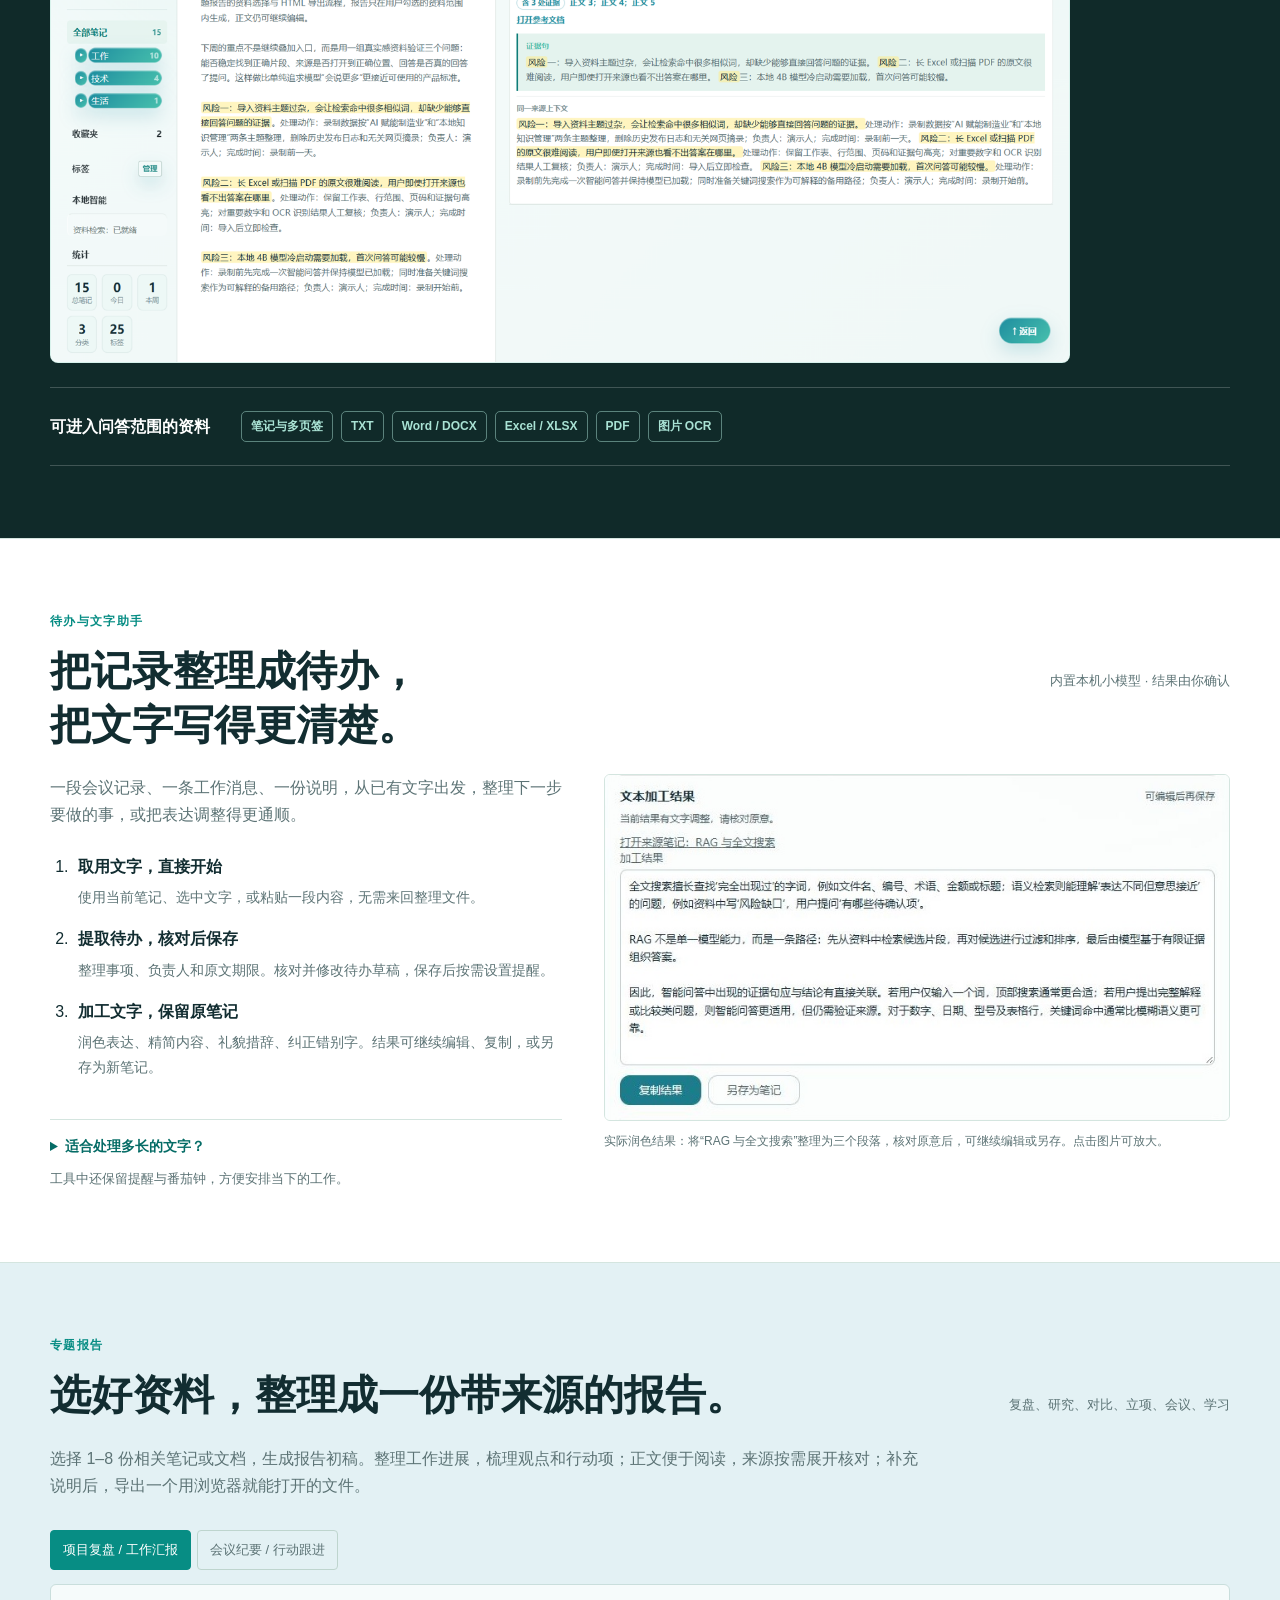
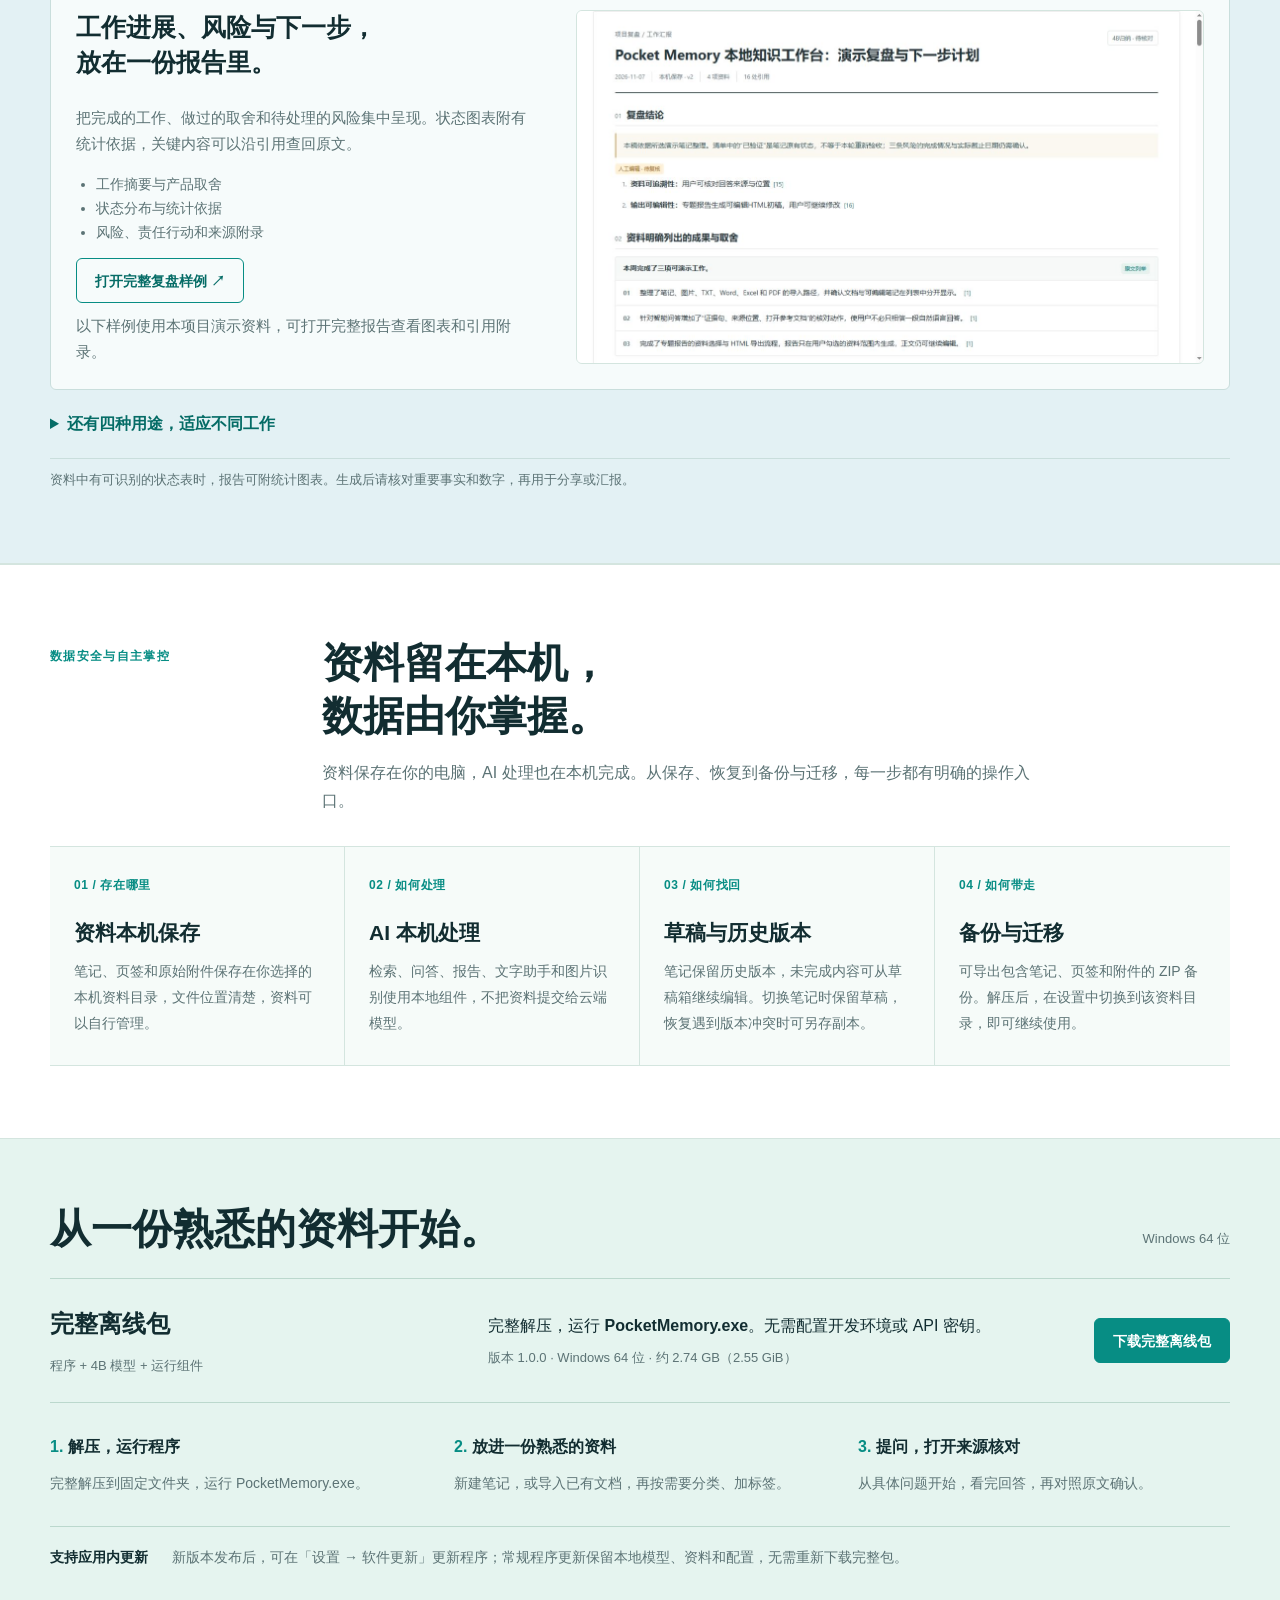
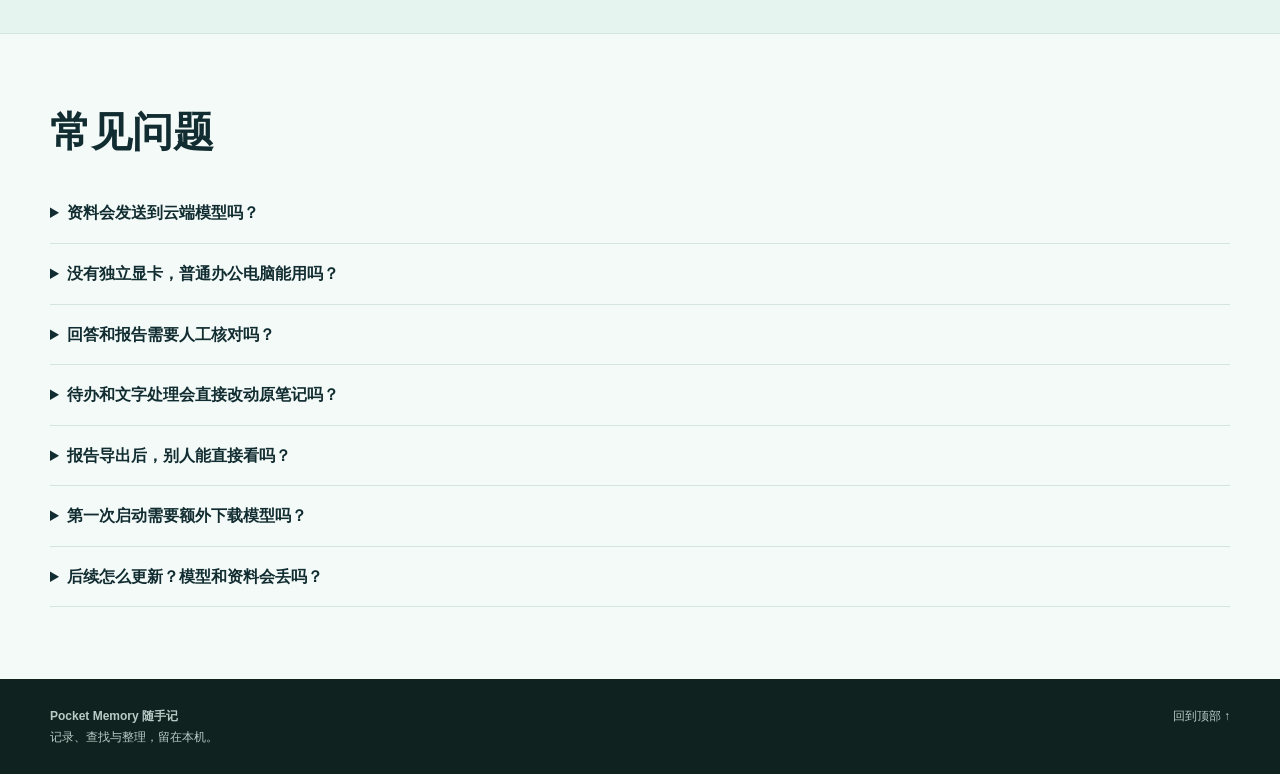
==== commit 53964a7d: "docs: sync complete Pages tour with current product website" ====
--- a/site/index.html
+++ b/site/index.html
@@ -1,44 +1,74 @@
 <!doctype html>
 <!-- Copyright 2026 AshleySama | SPDX-License-Identifier: Apache-2.0 -->
+<html lang="zh-CN"><head>
+<meta charset="utf-8"><meta name="viewport" content="width=device-width, initial-scale=1">
+<meta name="description" content="Pocket Memory 随手记，本地资料工作台。完整离线包内置4B模型，记录笔记、导入文件、核对问答出处、提取待办、加工文字，整理带来源的专题报告。">
+<meta name="theme-color" content="#153a39"><title>Pocket Memory · 你的本地资料工作台</title>
+<link rel="stylesheet" href="static/css/site.css?v=20261111-7">
+<script src="static/js/site.js?v=20261111-5" defer></script><script src="static/js/proof-gallery.js?v=1" defer></script>
+</head><body><a class="skip-link" href="#main">跳到主要内容</a>
+<header class="topbar"><div class="wrap"><a class="brand" href="#top"><img src="static/img/pocket-memory-logo.png" alt="">Pocket Memory</a><nav class="nav" aria-label="页面导航"><a href="#capabilities">产品能力</a><a href="#rag">智能问答</a><a href="#tools">文字助手</a><a href="#reports">专题报告</a><a href="#data-safety">数据安全</a><a class="download-mini" href="#download">下载与使用</a></nav></div></header>
+<main id="main">
+<section class="hero" id="top"><div class="wrap"><p class="eyebrow">随手记 · 你的本地资料工作台</p><h1>把零散资料，<br>变成自己的知识库。</h1><p class="lead">随手记录，导入文件，把有关的笔记连起来。<br>需要时直接提问，沿着出处核对，再整理成一份报告。</p><div class="actions"><a class="button" href="#download">下载完整离线包</a><a class="button alt" href="#demo">观看演示</a></div><div class="hero-facts"><span>开箱即用，解压即可启动</span><span>内置本地 4B 模型</span><a href="#data-safety">资料与 AI 处理留在本机</a></div></div></section>
+<div class="anchor-band"><nav class="anchor-tabs" aria-label="介绍页章节导航"><a href="#why">为什么用它</a><a href="#demo">操作演示</a><a href="#notes">笔记与文件</a><a href="#links">双链与关系图</a><a href="#rag">问答与出处</a><a href="#tools">待办与文字助手</a><a href="#reports">六类报告</a><a href="#data-safety">数据安全</a><a href="#download">下载</a></nav></div>
+<section id="why" class="section paper"><div class="wrap"><div class="section-head"><p class="eyebrow">让资料积累下来</p><div><h2>写下来的、存下来的，<br>下次需要时能用上。</h2><p class="section-lead">会议、项目、学习，每天都会留下一些资料。把它们放在同一个地方，按自己的习惯整理，查找时不用再翻遍文件夹。</p></div></div><div class="principles"><article class="principle"><span class="index">01 / 留得住</span><h3>从一条记录开始</h3><p>用笔记与多页签记下想法和项目过程；分类、标签、收藏和历史版本，方便长期维护。</p></article><article class="principle"><span class="index">02 / 找得到</span><h3>已有文件也能查</h3><p>Word、PDF、Excel、TXT 和图片进入同一资料库。原文件继续保留，正文和识别出的文字都可以搜索。</p></article><article class="principle"><span class="index">03 / 能核对</span><h3>回答有出处可看</h3><p>智能问答展示来源与证据片段。打开原文，核对条件和数字，再决定怎样使用这份回答。</p></article></div></div></section>
+<section id="demo" class="video-section"><div class="wrap">
+  <div class="demo-heading"><div><p class="eyebrow">操作演示</p><h2>打开看看，它怎样帮你整理资料。</h2></div><p id="video-description">记录、导入、提问、核对来源，<br>从一次实际操作开始了解。</p></div>
+  <div class="video-frame player" id="video-player">
+    <video id="product-video" controls playsinline preload="none" poster="static/img/pocket-memory-workbench-demo.png" aria-label="Pocket Memory 产品演示" aria-describedby="video-status"><source src="https://download-files-1312623621.cos.ap-beijing.myqcloud.com/pocket-memory-demo.mp4" type="video/mp4">当前浏览器不支持播放视频，请使用新版 Edge 或 Chrome。</video>
+    <div class="player-controls" hidden>
+      <button type="button" class="player-play" aria-label="播放"><svg viewBox="0 0 24 24" aria-hidden="true"><path class="play-symbol" d="m8 5 11 7-11 7Z"/><path class="pause-symbol" d="M7 5h3v14H7zm7 0h3v14h-3z" hidden/></svg></button>
+      <span class="player-time" aria-label="播放进度"><span data-time>0:00</span> / <span data-duration>--:--</span></span>
+      <input class="player-seek" type="range" min="0" max="100" step="0.1" value="0" aria-label="视频进度" disabled>
+      <button type="button" class="player-mute" aria-label="静音" aria-pressed="false"><svg viewBox="0 0 24 24" aria-hidden="true"><path d="M11 4 5 9H2v6h3l6 5Z"/><path class="sound-waves" d="M15 8c3 2 3 6 0 8m3-11c5 4 5 10 0 14" fill="none" stroke="currentColor" stroke-width="1.5"/><path class="muted-cross" d="m16 9 6 6m0-6-6 6" fill="none" stroke="currentColor" stroke-width="1.5" hidden/></svg></button>
+      <input class="player-volume" type="range" min="0" max="1" step="0.05" value="1" aria-label="音量">
+      <div class="player-speed"><button type="button" class="speed-toggle" aria-label="播放速度，当前 1 倍" aria-expanded="false" aria-controls="playback-speed-menu">1×</button>
+        <div id="playback-speed-menu" class="speed-menu" hidden role="group" aria-label="选择播放速度"><span>播放速度</span>
+          <button type="button" data-speed="0.75" aria-pressed="false">0.75×</button><button type="button" data-speed="1" aria-pressed="true">1×</button><button type="button" data-speed="1.5" aria-pressed="false">1.5×</button><button type="button" data-speed="2" aria-pressed="false">2×</button><button type="button" data-speed="3" aria-pressed="false">3×</button>
+        </div>
+      </div>
+      <button type="button" class="player-fullscreen" aria-label="全屏"><svg viewBox="0 0 24 24" aria-hidden="true"><path d="M8 3H3v5m13-5h5v5M3 16v5h5m13-5v5h-5" fill="none" stroke="currentColor" stroke-width="1.8"/></svg></button>
+    </div>
+    <p id="video-status" class="video-status" role="status" hidden>视频暂时无法加载，请稍后刷新重试。</p>
+  </div>
+</div></section><section id="capabilities" class="section paper"><div class="wrap"><div class="section-head"><p class="eyebrow">CORE CAPABILITIES</p><div><h2>笔记、文件与关联，放进同一个工作台。</h2><p class="section-lead">会议记录、项目资料、学习材料和工作文档，可以在这里持续整理。写下来的内容、导入的文件和笔记之间的联系，都能接着积累。</p></div></div><nav class="feature-nav" aria-label="能力导航"><a href="#notes">多页签笔记</a><a href="#files">文件与 OCR</a><a href="#links">双链阅读</a><a href="#graph">知识图谱</a><a href="#rag">可追溯问答</a><a href="#tools">待办与文字助手</a><a href="#reports">专题报告</a></nav><div id="notes" class="feature-row"><div><span class="feature-kicker">NOTE WORKBENCH</span><h3>笔记不再被一页内容限制。</h3></div><div class="feature-content"><p>同一个主题可拆成多个页签，例如“背景、方案、风险、行动项”。支持富文本、表格、图片、链接、颜色、历史版本，以及分区、收藏与置顶，既适合快速记录，也能承载长期维护。</p><p class="use"><b>怎么用：</b>点击 <em>新建笔记</em> 后直接在右侧工作区写作；需要展开同一主题时，用 <em>新增页签</em> 管理，不必把所有内容塞进一篇超长正文。</p></div></div><div id="files" class="feature-row"><div><span class="feature-kicker">FILE LIBRARY</span><h3>文件保留原貌，也能进入检索。</h3></div><div class="feature-content"><p>导入 TXT、DOCX、XLSX、PDF 和图片后，系统保留原始附件，并按标题、段落、页码、工作表和表格行等结构建立可定位内容。图片与扫描件可使用本地 OCR 提取文字，原件、切片与检索位置可以分别查看。</p><p class="use"><b>怎么用：</b>在 <em>导入文件</em> 中选择多个文件或一个文件夹；文档默认在“文档”视图集中查看，可重建索引、替换原件、下载原件，或从智能问答直接打开命中的位置。</p></div></div><div id="links" class="feature-row"><div><span class="feature-kicker">BIDIRECTIONAL LINKS</span><h3>用双链，把零散笔记接回上下文。</h3></div><div class="feature-content"><p>在笔记中通过链接引用另一篇笔记，阅读时可点击跳转到目标内容。系统同时保留反向关系，因此一篇项目笔记被哪些专题、复盘或行动项引用，不必靠人工回忆。</p><p class="use"><b>怎么用：</b>在正文中插入并选择目标笔记；阅读引用时点击链接进入 <em>只读参考笔记</em>，核对后可返回原笔记继续编辑，避免误改来源内容。</p></div></div><div id="graph" class="feature-row"><div><span class="feature-kicker">LOCAL RELATION MAP</span><h3>把笔记之间的联系看清楚。</h3></div><div class="feature-content"><p>知识图谱以笔记间的双链和共用标签为线索展示关联，也能显示孤立笔记。它适合发现某个项目、主题或标签周边已经积累了什么，以及哪些资料还没有被纳入任何脉络。</p><p class="use"><b>怎么用：</b>打开 <em>知识图谱</em>，按标题或标签筛选；勾选“显示孤立笔记”检查未关联内容。图谱用于浏览与整理，不参与智能问答的默认证据库。</p></div></div><div class="feature-row"><div><span class="feature-kicker">ORGANIZE WITH CONTROL</span><h3>整理有辅助，最终仍由人掌握。</h3></div><div class="feature-content"><p>系统可根据笔记内容给出分类与标签建议，建议由你确认和调整。分类路径、手工移动、排序、收藏和置顶共同解决“资料越来越多以后找不到”的问题。</p><p class="use"><b>怎么用：</b>先用分区表达稳定结构，用收藏表达高频资料；对 AI 建议的标签保持审阅，不需要的标签可以直接删掉，保持标签清晰。</p></div></div></div></section><section id="workspace" class="section soft"><div class="wrap workbench-layout"><div><img class="screen" src="static/img/workbench-20261111.jpg" alt="Pocket Memory 当前三栏工作台，包含笔记分类、资料列表和笔记阅读区" loading="lazy"><p class="caption">一个界面完成资料浏览、笔记编辑、智能问答和证据核对；左右分栏可根据使用习惯调整宽度。</p></div><ul class="detail-list"><li><b><span class="mark">1</span>中间先看资料，再决定是否打开</b>笔记与文档分开呈现，分类路径、摘要、最近更新、收藏和置顶状态帮助快速判断下一步。</li><li><b><span class="mark">2</span>右侧专注编辑或问答</b>同一个区域在笔记编辑、AI 回答、工具之间切换，避免因为开启多个窗口而丢失上下文。</li><li><b><span class="mark">3</span>引用不是装饰，而是核对入口</b>回答中的来源可打开参考笔记或原始文档，核对相应页签、段落、页码或工作表位置。</li><li><b><span class="mark">4</span>数据可迁移、可备份</b>可导出完整 ZIP 备份，也可切换本地资料目录。换电脑或清理资料前，先保存好备份与原文件。</li></ul></div></section><section id="rag" class="section dark"><div class="wrap"><div class="section-head"><p class="eyebrow">TRACEABLE LOCAL RAG</p><div><h2>问自己的资料，答案旁边有出处。</h2><p class="section-lead">Pocket Memory 的智能回答先在用户自己的笔记和文件中检索证据，再用本地模型组织结论。回答里的来源编号连接到原文，重要结论可以逐项核对。</p></div></div><div class="rag-flow"><article><span>01 / 入库</span><h3>保留内容与位置</h3><p>笔记页签、导入文件、图片 OCR 同时保存原文、类型与定位信息。</p></article><article><span>02 / 理解</span><h3>识别问题重点</h3><p>结合问题里的对象、字段和范围，查找相关资料。对象和范围越清楚，越方便核对。</p></article><article><span>03 / 召回</span><h3>混合检索</h3><p>全文检索擅长术语、编号、金额和日期；BGE 向量检索补充同义表达。</p></article><article><span>04 / 重排</span><h3>优先直接证据</h3><p>对候选切片按问题匹配度与结构重排，减少只有相似词却答非所问的情况。</p></article><article><span>05 / 回答</span><h3>来源可打开</h3><p>回答返回证据句、来源与打开参考文档入口；资料不足时应明确提示。</p></article></div><div class="evidence-note"><b>多核对一步：</b>复杂问题与扫描件可能出现漏答或错引。查看证据句，再打开原文，核对主体、条件与数字；重要结论以原资料为准。</div><img class="rag-demo" src="static/img/RAG_demo.png" alt="Pocket Memory 智能问答与来源证据示例"><div class="format-strip"><h3>可进入问答范围的资料</h3><div class="chips"><span>笔记与多页签</span><span>TXT</span><span>Word / DOCX</span><span>Excel / XLSX</span><span>PDF</span><span>图片 OCR</span></div></div></div></section><section class="tools-band" id="tools" aria-labelledby="tools-title"><div class="wrap section">
+  <p class="eyebrow">待办与文字助手</p><div class="section-bar"><h2 id="tools-title">把记录整理成待办，<br>把文字写得更清楚。</h2><span>内置本机小模型 · 结果由你确认</span></div>
+  <div class="tools-layout"><div class="tools-copy"><p class="section-lead">一段会议记录、一条工作消息、一份说明，从已有文字出发，整理下一步要做的事，或把表达调整得更通顺。</p>
+    <ol class="workflow"><li><b>取用文字，直接开始</b><span>使用当前笔记、选中文字，或粘贴一段内容，无需来回整理文件。</span></li><li><b>提取待办，核对后保存</b><span>整理事项、负责人和原文期限。核对并修改待办草稿，保存后按需设置提醒。</span></li><li><b>加工文字，保留原笔记</b><span>润色表达、精简内容、礼貌措辞、纠正错别字。结果可继续编辑、复制，或另存为新笔记。</span></li></ol>
+    <details class="scope-details"><summary>适合处理多长的文字？</summary><p>每次不超过 1000 字，最多提取 8 条待办。原文没写明的负责人或期限留空，提醒时间由你选择。</p><p>处理结果不会覆盖原文。润色后仍请核对原意、姓名、数字和日期。</p></details>
+    <p class="caption">工具中还保留提醒与番茄钟，方便安排当下的工作。</p>
+  </div><figure class="tools-preview"><a href="static/img/text-assistant-20261111.jpg" target="_blank" rel="noopener noreferrer"><img src="static/img/text-assistant-20261111.jpg" alt="文字助手实际界面：RAG与全文搜索的分段润色结果，可编辑、复制或另存为笔记" loading="lazy"></a><figcaption>实际润色结果：将“RAG 与全文搜索”整理为三个段落，核对原意后，可继续编辑或另存。点击图片可放大。</figcaption></figure>
+  </div>
+</div></section><section class="report-section section"><div class="wrap" id="reports" aria-labelledby="reports-title">
+  <p class="eyebrow">专题报告</p><div class="section-bar"><h2 id="reports-title">选好资料，整理成一份带来源的报告。</h2><span>复盘、研究、对比、立项、会议、学习</span></div>
+  <p class="section-lead report-lead">选择 1–8 份相关笔记或文档，生成报告初稿。整理工作进展，梳理观点和行动项；正文便于阅读，来源按需展开核对；补充说明后，导出一个用浏览器就能打开的文件。</p>
+  <div class="report-showcase" data-gallery>
+    <div class="gallery-controls" aria-label="报告样例"><button type="button" aria-pressed="true" aria-controls="report-review" data-view="report-review">项目复盘 / 工作汇报</button><button type="button" aria-pressed="false" aria-controls="report-actions" data-view="report-actions">会议纪要 / 行动跟进</button></div>
+    <article id="report-review" data-panel class="report-spread"><div><h3>工作进展、风险与下一步，<br>放在一份报告里。</h3><p>把完成的工作、做过的取舍和待处理的风险集中呈现。状态图表附有统计依据，关键内容可以沿引用查回原文。</p><ul class="plain-list"><li>工作摘要与产品取舍</li><li>状态分布与统计依据</li><li>风险、责任行动和来源附录</li></ul><a class="button secondary" href="static/samples/project-review.html" target="_blank" rel="noopener noreferrer">打开完整复盘样例 ↗</a><p class="caption">以下样例使用本项目演示资料，可打开完整报告查看图表和引用附录。</p></div><figure><a href="static/samples/project-review.html" target="_blank" rel="noopener noreferrer" aria-label="打开项目复盘完整报告"><img src="static/img/report-review-20261111.jpg" alt="当前导出样例：项目复盘的连续结论、章节与引用" loading="lazy"></a></figure></article>
+    <article id="report-actions" data-panel class="report-spread"><div><h3>把决定与待办，<br>整理成可以跟进的记录。</h3><p>从项目记录中整理已决定的事项、责任和后续行动。没有写明的信息留待确认，方便继续补充。</p><ul class="plain-list"><li>决策条目与行动看板</li><li>风险措施与责任记录</li><li>待确认信息与原文依据</li></ul><a class="button secondary" href="static/samples/action-followup.html" target="_blank" rel="noopener noreferrer">打开行动跟进样例 ↗</a><p class="caption">此样例由项目笔记整理为行动跟进材料，非会议实录。</p></div><figure><a href="static/samples/action-followup.html" target="_blank" rel="noopener noreferrer" aria-label="打开行动跟进完整报告"><img src="static/img/report-actions-20261111.jpg" alt="当前导出样例：行动跟进报告的原文提要、章节与引用" loading="lazy"></a></figure></article>
+  </div>
+  <details class="other-reports"><summary>还有四种用途，适应不同工作</summary><div class="other-report-grid"><article><h3>专题研究 / 知识整理</h3><p>整理观点、依据、分歧与待核实事项。</p></article><article><h3>方案对比 / 辅助决策</h3><p>比较方案的差异、适用条件和需要补充的信息。</p></article><article><h3>方案介绍 / 立项说明</h3><p>说明目标、方案组成、当前进展和实施条件。</p></article><article><h3>学习总结 / 培训材料</h3><p>梳理概念、区别、操作要点与原文依据。</p></article></div></details>
+  <p class="caption">资料中有可识别的状态表时，报告可附统计图表。生成后请核对重要事实和数字，再用于分享或汇报。</p>
+</div></section><section class="section paper data-safety" id="data-safety" aria-labelledby="data-safety-title"><div class="wrap">
+  <div class="section-head"><p class="eyebrow">数据安全与自主掌控</p><div><h2 id="data-safety-title">资料留在本机，<br>数据由你掌握。</h2><p class="section-lead">资料保存在你的电脑，AI 处理也在本机完成。从保存、恢复到备份与迁移，每一步都有明确的操作入口。</p></div></div>
+  <div class="data-safety-grid">
+    <article><span class="safety-index">01 / 存在哪里</span><h3>资料本机保存</h3><p>笔记、页签和原始附件保存在你选择的本机资料目录，文件位置清楚，资料可以自行管理。</p></article>
+    <article><span class="safety-index">02 / 如何处理</span><h3>AI 本机处理</h3><p>检索、问答、报告、文字助手和图片识别使用本地组件，不把资料提交给云端模型。</p></article>
+    <article><span class="safety-index">03 / 如何找回</span><h3>草稿与历史版本</h3><p>笔记保留历史版本，未完成内容可从草稿箱继续编辑。切换笔记时保留草稿，恢复遇到版本冲突时可另存副本。</p></article>
+    <article><span class="safety-index">04 / 如何带走</span><h3>备份与迁移</h3><p>可导出包含笔记、页签和附件的 ZIP 备份。解压后，在设置中切换到该资料目录，即可继续使用。</p></article>
+  </div>
+</div></section><section class="download-section" id="download" aria-labelledby="download-title"><div class="wrap">
+  <div class="section-bar"><h2 id="download-title">从一份熟悉的资料开始。</h2><span>Windows 64 位</span></div>
+  <div class="download-row"><div class="download-kind"><h3>完整离线包</h3><span>程序 + 4B 模型 + 运行组件</span></div><div><p>完整解压，运行 <strong>PocketMemory.exe</strong>。无需配置开发环境或 API 密钥。</p><p class="download-meta">版本 1.0.0 · Windows 64 位 · 约 2.74 GB（2.55 GiB）</p></div><a class="button primary-download" href="https://download-files-1312623621.cos.ap-beijing.myqcloud.com/PocketMemory-latest.zip">下载完整离线包</a></div>
+  <ol class="start-steps"><li><b>解压，运行程序</b><span>完整解压到固定文件夹，运行 PocketMemory.exe。</span></li><li><b>放进一份熟悉的资料</b><span>新建笔记，或导入已有文档，再按需要分类、加标签。</span></li><li><b>提问，打开来源核对</b><span>从具体问题开始，看完回答，再对照原文确认。</span></li></ol>
+  <div class="update-note"><strong>支持应用内更新</strong><p>新版本发布后，可在「设置 → 软件更新」更新程序；常规程序更新保留本地模型、资料和配置，无需重新下载完整包。</p></div>
+</div></section><section class="wrap section faq-section" id="questions" aria-labelledby="faq-title"><h2 id="faq-title">常见问题</h2><div class="faq-list">
+<details><summary>资料会发送到云端模型吗？</summary><p>笔记和文件保存在本机，问答与报告使用本地模型，不把资料发送给云端模型。</p></details>
+<details><summary>没有独立显卡，普通办公电脑能用吗？</summary><p>可以，无需独立显卡。回答速度取决于电脑性能、可用内存、资料长度和正在运行的软件。</p></details>
+<details><summary>回答和报告需要人工核对吗？</summary><p>需要。复杂问题或识别不清的扫描件可能漏答、错引；重要结论请通过来源核对，报告初稿审阅后再使用。</p></details>
+<details><summary>待办和文字处理会直接改动原笔记吗？</summary><p>不会。先生成可以核对、修改的结果，待办确认后保存；文字结果可复制或另存为新笔记。润色后仍需核对原意、姓名、数字和日期。</p></details>
+<details><summary>报告导出后，别人能直接看吗？</summary><p>可以导出单文件 HTML，用浏览器打开。报告保留引用及相关依据；接收者不会自动得到整个资料库。分享前请检查报告内的来源和明细是否适合分享。</p></details>
+<details><summary>第一次启动需要额外下载模型吗？</summary><p>完整离线包已经包含现有 4B 模型和所需组件。完整解压后运行 PocketMemory.exe。</p></details>
+<details><summary>后续怎么更新？模型和资料会丢吗？</summary><p>在「设置 → 软件更新」检查并安装新版本。常规程序更新保留本地模型、资料和配置，失败时支持回退。</p></details>
 
-<html lang="zh-CN">
-<head>
-  <meta charset="utf-8">
-  <meta name="viewport" content="width=device-width, initial-scale=1">
-  <meta name="description" content="Pocket Memory 是本地优先的个人知识库工具：记录笔记，导入资料，获得带来源和证据的智能回答。">
-  <title>Pocket Memory | 让资料成为可核对的答案</title>
-  <style>
-    :root { --ink:#122d31; --muted:#5c7375; --paper:#ffffff; --canvas:#f4faf8; --mint:#e5f4ef; --aqua:#e3f1f4; --teal:#078d84; --teal-deep:#056c66; --line:#d4e5df; --gold:#dfad52; --coral:#df675d; --night:#102a29; --radius:8px; }
-    * { box-sizing:border-box; } html { scroll-behavior:smooth; scroll-padding-top:142px; } body { margin:0; background:var(--canvas); color:var(--ink); font-family:"Microsoft YaHei UI","Segoe UI",Arial,sans-serif; line-height:1.72; } a { color:inherit; } section[id], .feature-row[id] { scroll-margin-top:142px; }
-    .wrap { width:min(1180px,calc(100% - 56px)); margin:0 auto; }.topbar { position:sticky; z-index:20; top:0; height:76px; border-bottom:1px solid var(--line); background:rgba(255,255,255,.95); backdrop-filter:blur(12px); }.topbar .wrap { display:flex; align-items:center; justify-content:space-between; gap:28px; height:100%; }.brand { display:inline-flex; align-items:center; gap:10px; color:var(--ink); font-size:18px; font-weight:850; text-decoration:none; white-space:nowrap; }.brand img { width:55px; height:55px; border-radius:7px; object-fit:contain; }.version { padding:2px 8px; border:1px solid #badbd2; border-radius:999px; color:var(--teal); background:#f0fbf7; font-size:11px; font-weight:800; }.nav { display:flex; align-items:center; gap:18px; color:var(--muted); font-size:13px; }.nav a { text-decoration:none; }.nav a:hover { color:var(--teal); }.nav .download-mini { padding:7px 12px; border:1px solid var(--teal); border-radius:6px; background:var(--teal); color:#fff; font-weight:800; }.nav .download-mini:hover { border-color:var(--teal-deep); background:var(--teal-deep); color:#fff; }
-    .hero { position:relative; min-height:660px; display:flex; align-items:end; overflow:hidden; border-bottom:1px solid #1e5652; background:#153a39 url("pocket-memory-workbench-demo.png") center/cover no-repeat; }.hero::before { content:""; position:absolute; inset:0; background:rgba(6,34,34,.68); }.hero .wrap { position:relative; z-index:1; padding:112px 0 74px; color:#fff; }.eyebrow { margin:0 0 14px; color:var(--teal); font-size:12px; font-weight:900; letter-spacing:1.35px; }.hero .eyebrow { color:#93e2d1; } h1,h2,h3,p { margin-top:0; } h1 { max-width:850px; margin-bottom:0; font-size:clamp(46px,6vw,78px); line-height:1.06; letter-spacing:0; }.hero .lead { max-width:660px; margin:22px 0 0; color:#d7e8e4; font-size:19px; }.actions { display:flex; flex-wrap:wrap; gap:12px; margin-top:30px; }.button { display:inline-flex; align-items:center; justify-content:center; min-height:45px; padding:0 18px; border:1px solid var(--teal); border-radius:6px; background:var(--teal); color:#fff; font-size:14px; font-weight:850; text-decoration:none; transition:transform .18s ease,background .18s ease,border-color .18s ease; }.button:hover { transform:translateY(-2px); border-color:var(--teal-deep); background:var(--teal-deep); }.button.alt { border-color:rgba(255,255,255,.7); background:rgba(255,255,255,.1); }.button.alt:hover { background:rgba(255,255,255,.22); }.hero-facts { display:flex; flex-wrap:wrap; gap:12px 24px; margin-top:34px; color:#cde1dc; font-size:13px; }.hero-facts span::before { content:""; display:inline-block; width:7px; height:7px; margin-right:8px; border-radius:50%; background:var(--gold); }
-    section { border-bottom:1px solid var(--line); }.section { padding:100px 0; }.paper { background:var(--paper); }.soft { background:var(--mint); }.sky { background:var(--aqua); }.dark { background:var(--night); color:#fff; }.section-head { display:grid; grid-template-columns:230px minmax(0,1fr); gap:42px; margin-bottom:48px; }.section-head .eyebrow { margin-top:9px; } h2 { max-width:800px; margin:0; font-size:clamp(31px,3.8vw,51px); line-height:1.14; letter-spacing:0; }.section-lead { max-width:720px; margin:16px 0 0; color:var(--muted); font-size:16px; }
-    .principles { display:grid; grid-template-columns:repeat(3,1fr); border-top:1px solid var(--line); border-left:1px solid var(--line); }.principle { min-height:242px; padding:30px; border-right:1px solid var(--line); border-bottom:1px solid var(--line); }.principle:nth-child(2) { background:#f7fcfa; }.principle .index { display:block; margin-bottom:44px; color:var(--coral); font-size:12px; font-weight:900; letter-spacing:1px; }.principle:nth-child(2) .index { color:#ae7c2e; }.principle h3 { margin:0 0 10px; font-size:21px; line-height:1.35; }.principle p { margin:0; color:var(--muted); font-size:14px; }
-    .video-section { padding:88px 0; background:#edf8f4; }.video-layout { display:grid; grid-template-columns:minmax(0,1.25fr) minmax(280px,.75fr); gap:54px; align-items:center; }.video-frame { overflow:hidden; border:1px solid #bddbd3; border-radius:var(--radius); background:#122c2b; box-shadow:0 22px 54px rgba(14,71,62,.18); } video { display:block; width:100%; aspect-ratio:16/9; background:#122c2b; object-fit:cover; }.video-copy h2 { margin-bottom:18px; font-size:clamp(30px,3.5vw,44px); }.video-copy p { color:var(--muted); font-size:16px; }.video-steps { margin:24px 0 0; padding:0; list-style:none; border-top:1px solid var(--line); }.video-steps li { padding:12px 0; border-bottom:1px solid var(--line); color:#466366; font-size:14px; }.video-steps b { display:inline-block; width:65px; color:var(--teal); }
-    .anchor-band { position:sticky; z-index:18; top:68px; overflow-x:auto; border-bottom:1px solid var(--line); background:rgba(255,255,255,.97); box-shadow:0 8px 20px rgba(19,69,65,.05); }.anchor-tabs { display:flex; width:max-content; min-width:100%; padding:0 max(28px,calc((100vw - 1180px)/2)); }.anchor-tabs a { display:inline-flex; align-items:center; min-height:55px; padding:0 17px; border-right:1px solid var(--line); color:#416063; font-size:13px; font-weight:800; text-decoration:none; white-space:nowrap; }.anchor-tabs a:first-child { border-left:1px solid var(--line); }.anchor-tabs a:hover { color:var(--teal); background:#f1fbf7; box-shadow:inset 0 -3px 0 var(--teal); }
-    .feature-nav { display:flex; flex-wrap:wrap; gap:8px; margin:0 0 42px 272px; }.feature-nav a { padding:7px 11px; border:1px solid #c4ddd6; border-radius:6px; background:#fff; color:#38696a; font-size:13px; font-weight:800; text-decoration:none; }.feature-nav a:hover { border-color:var(--teal); color:var(--teal); }.feature-row { display:grid; grid-template-columns:220px minmax(0,1fr); gap:42px; padding:35px 0; border-top:1px solid var(--line); }.feature-row:last-child { border-bottom:1px solid var(--line); }.feature-kicker { color:var(--teal); font-size:12px; font-weight:900; letter-spacing:1px; }.feature-row h3 { margin:8px 0 0; font-size:25px; line-height:1.3; }.feature-content { display:grid; grid-template-columns:minmax(210px,.75fr) minmax(0,1.25fr); gap:36px; }.feature-content p { margin:0; color:var(--muted); font-size:14px; }.feature-content .use { padding-top:14px; border-top:1px solid var(--line); color:#406469; font-size:14px; }.feature-content .use b { color:var(--ink); }.feature-content .use em { color:var(--teal); font-style:normal; font-weight:850; }
-    .workbench-layout { display:grid; grid-template-columns:1.05fr .95fr; gap:54px; align-items:start; }.screen { display:block; width:100%; border:1px solid #c5ded7; border-radius:8px; background:#fff; box-shadow:0 18px 46px rgba(18,70,63,.12); }.caption { margin:10px 0 0; color:var(--muted); font-size:12px; }.detail-list { margin:0; padding:0; list-style:none; border-top:1px solid var(--line); }.detail-list li { padding:17px 0; border-bottom:1px solid var(--line); color:var(--muted); font-size:14px; }.detail-list b { display:block; margin-bottom:4px; color:var(--ink); font-size:16px; }.detail-list .mark { display:inline-flex; align-items:center; justify-content:center; width:24px; height:24px; margin-right:10px; border-radius:50%; background:var(--teal); color:#fff; font-size:12px; vertical-align:middle; }
-    .dark .eyebrow { color:#8de1d0; }.dark .section-lead { color:#c6d8d4; }.rag-flow { display:grid; grid-template-columns:repeat(5,1fr); border-top:1px solid rgba(255,255,255,.22); border-bottom:1px solid rgba(255,255,255,.22); }.rag-flow article { min-height:224px; padding:28px 22px 20px; border-right:1px solid rgba(255,255,255,.22); }.rag-flow article:last-child { border-right:0; }.rag-flow span { display:block; margin-bottom:36px; color:#83decc; font-size:12px; font-weight:900; letter-spacing:1px; }.rag-flow h3 { margin:0 0 11px; font-size:19px; }.rag-flow p { margin:0; color:#c5d8d3; font-size:13px; }.evidence-note { margin-top:30px; max-width:910px; padding:20px 24px; border-left:4px solid var(--gold); background:rgba(255,255,255,.08); color:#d8e9e5; font-size:14px; }.evidence-note b { color:#fff; }.evidence-screenshot { display:block; width:90%; max-width:980px; height:auto; margin:30px 0 0; border:1px solid rgba(173,228,215,.46); border-radius:8px; box-shadow:0 18px 42px rgba(0,0,0,.22); }.format-strip { display:flex; align-items:center; gap:25px; margin-top:42px; padding:23px 0; border-top:1px solid rgba(255,255,255,.2); border-bottom:1px solid rgba(255,255,255,.2); }.format-strip h3 { flex:0 0 166px; margin:0; font-size:16px; }.format-strip .chips { display:flex; flex-wrap:wrap; gap:8px; }.format-strip span { padding:4px 9px; border:1px solid rgba(173,228,215,.48); border-radius:5px; color:#a9e2d4; font-size:12px; font-weight:800; }
-    .report-grid { display:grid; grid-template-columns:270px 1fr; gap:40px; align-items:start; }.report-note { padding:25px; border-left:4px solid var(--coral); background:#fff; }.report-note h3 { margin:0 0 10px; font-size:19px; }.report-note p { margin:0; color:var(--muted); font-size:14px; }.report-steps { display:grid; grid-template-columns:repeat(3,1fr); border-top:1px solid var(--line); border-bottom:1px solid var(--line); }.report-steps article { min-height:188px; padding:25px; border-right:1px solid var(--line); }.report-steps article:last-child { border-right:0; }.report-steps span { display:block; margin-bottom:28px; color:var(--teal); font-size:12px; font-weight:900; letter-spacing:1px; }.report-steps h3 { margin:0 0 8px; font-size:19px; }.report-steps p { margin:0; color:var(--muted); font-size:13px; }.judges { display:grid; grid-template-columns:1.05fr .95fr; gap:58px; }.judges h2 { margin-bottom:20px; }.judges p { color:var(--muted); font-size:16px; }.boundaries { margin:0; padding:0; list-style:none; border-top:1px solid var(--line); }.boundaries li { padding:16px 0; border-bottom:1px solid var(--line); color:var(--muted); font-size:14px; }.boundaries b { display:block; margin-bottom:4px; color:var(--ink); }
-    .closing { padding:92px 0; background:#e5f4ef; }.closing .wrap { display:flex; align-items:end; justify-content:space-between; gap:48px; }.closing h2 { max-width:710px; }.closing p { max-width:700px; margin:18px 0 0; color:var(--muted); font-size:16px; }.download-note { margin-top:12px !important; font-size:12px !important; text-align:right; } footer { padding:27px 0; background:#102220; color:#b8cbc5; font-size:12px; } footer .wrap { display:flex; justify-content:space-between; gap:16px; }
-    @media(max-width:930px) { html { scroll-padding-top:118px; } section[id], .feature-row[id] { scroll-margin-top:118px; } .wrap { width:min(100% - 36px,1180px); }.nav { display:none; }.anchor-band { top:59px; }.anchor-tabs { padding:0 18px; }.anchor-tabs a { min-height:48px; padding:0 13px; }.hero { min-height:570px; }.hero .wrap { padding:95px 0 58px; }.section { padding:74px 0; }.section-head { grid-template-columns:1fr; gap:10px; margin-bottom:34px; }.section-head .eyebrow { margin:0; }.principles { grid-template-columns:1fr; }.principle { min-height:auto; }.video-layout,.workbench-layout,.judges,.closing .wrap { grid-template-columns:1fr; gap:34px; }.feature-nav { margin-left:0; }.feature-row { grid-template-columns:1fr; gap:16px; }.feature-content { grid-template-columns:1fr; gap:18px; }.rag-flow { grid-template-columns:1fr 1fr; }.rag-flow article { min-height:180px; border-bottom:1px solid rgba(255,255,255,.22); }.report-grid { grid-template-columns:1fr; }.report-steps { grid-template-columns:1fr; }.report-steps article { min-height:auto; border-right:0; border-bottom:1px solid var(--line); }.report-steps article:last-child { border-bottom:0; }.closing .wrap { align-items:start; }.download-note { text-align:left; } }
-    @media(max-width:590px) { .wrap { width:min(100% - 28px,1180px); }.topbar { height:59px; }.brand { font-size:15px; }.hero { min-height:520px; background-position:62% center; } h1 { font-size:43px; }.hero .lead { font-size:16px; }.principle { padding:25px; }.principle .index { margin-bottom:24px; }.rag-flow { grid-template-columns:1fr; }.rag-flow article { border-right:0; }.format-strip { align-items:start; flex-direction:column; gap:14px; }.format-strip h3 { flex:auto; } footer .wrap { align-items:start; flex-direction:column; } }
-  </style>
-</head>
-<body>
-  <header class="topbar"><div class="wrap"><a class="brand" href="#top"><img src="assets/suishouji-main-option-2-v2.png" alt="Pocket Memory">Pocket Memory <span class="version">1.0.0 正式版</span></a><nav class="nav" aria-label="页面导航"><a href="#why">为什么需要它</a><a href="#capabilities">核心能力</a><a href="#rag">智能问答</a><a href="#report">专题报告</a><a href="#architecture">架构与扩展</a><a class="download-mini" href="https://download-files-1312623621.cos.ap-beijing.myqcloud.com/PocketMemory-latest.zip" target="_blank" rel="noopener">下载 Windows 正式版</a></nav></div></header>
-  <main id="top">
-    <section class="hero"><div class="wrap"><p class="eyebrow">LOCAL-FIRST KNOWLEDGE WORKBENCH</p><h1>把零散资料，变成可核对的下一步。</h1><p class="lead">Pocket Memory 把笔记、图片和工作文档沉淀为一个本地知识库。笔记和附件默认不上传云端，本地 Qwen 模型在你的电脑上完成智能问答与整理；每一次回答都尽量带你回到支撑结论的原文。</p><div class="actions"><a class="button" href="https://download-files-1312623621.cos.ap-beijing.myqcloud.com/PocketMemory-latest.zip" target="_blank" rel="noopener">下载 Windows 正式版</a><a class="button alt" href="#demo">观看演示</a></div><div class="hero-facts"><span>数据与索引本地存储</span><span>内置本地模型，开箱即可推理</span><span>回答附带证据与来源</span><span>免安装，解压即用</span></div></div></section>
-    <div class="anchor-band" aria-label="介绍页章节导航"><nav class="anchor-tabs"><a href="#why">开场</a><a href="#capabilities">产品能力</a><a href="#notes">多页签笔记</a><a href="#files">文件知识库</a><a href="#links">双链阅读</a><a href="#graph">知识图谱</a><a href="#workspace">工作台</a><a href="#rag">RAG 原理</a><a href="#report">专题报告</a><a href="#architecture">架构与扩展</a><a href="#download">下载</a></nav></div>
-    <section id="why" class="section paper"><div class="wrap"><div class="section-head"><p class="eyebrow">WHY POCKET MEMORY</p><div><h2>不是再多一个存放文件的位置，而是一个能重新使用资料的工作台。</h2><p class="section-lead">日常工作里，真正消耗时间的往往不是没有资料，而是资料散落、记忆模糊、无法确认它从哪里来。Pocket Memory 将“记录、找到、核对、输出”串成一条可持续使用的路径。</p></div></div><div class="principles"><article class="principle"><span class="index">01 / 留得住</span><h3>随手记下，也能长期管理</h3><p>用可编辑、多页签的笔记承接灵感、会议、项目过程和个人资料。分区、收藏、置顶、标签和历史版本让内容不会只停留在“写过”。</p></article><article class="principle"><span class="index">02 / 找得到</span><h3>已有文件不必重新整理</h3><p>TXT、Word、Excel、PDF 与图片可进入同一资料库。导入后保留原件和位置线索，让搜索不仅找得到标题，也能指向内容所在的片段。</p></article><article class="principle"><span class="index">03 / 信得过</span><h3>答案要能回到证据</h3><p>智能问答不是把相似文字重新说一遍。回答区同时展示证据句、来源和打开原文入口，让用户可以自己判断结论是否站得住。</p></article></div></div></section>
-    <section id="demo" class="video-section"><div class="wrap video-layout"><div class="video-frame"><video controls preload="metadata" poster="pocket-memory-workbench-demo.png" aria-label="Pocket Memory 产品演示视频"><source src="https://download-files-1312623621.cos.ap-beijing.myqcloud.com/pocket-memory-demo.mp4" type="video/mp4">您的浏览器不支持视频播放。</video></div><div class="video-copy"><p class="eyebrow">PRODUCT WALKTHROUGH</p><h2>从记录开始，让资料成为可核对的答案。</h2><p>演示展示多页签笔记、常用文档导入、本地智能问答与来源核对，以及从选定资料生成专题报告的完整工作流程。</p><ul class="video-steps"><li><b>记录</b>多页签笔记与持续整理</li><li><b>导入</b>图片、Excel、PDF、Word、TXT 等资料</li><li><b>问答</b>检索证据、查看来源、打开原文核对</li><li><b>输出</b>选择资料，生成可继续编辑的专题报告</li></ul></div></div></section>
-    <section id="capabilities" class="section paper"><div class="wrap"><div class="section-head"><p class="eyebrow">CORE CAPABILITIES</p><div><h2>每一个能力，都围绕“更少丢失、更快找到、更容易核对”。</h2><p class="section-lead">下面按真实使用顺序展开。它既适合个人的长期积累，也适合项目资料、学习材料、会议纪要和工作文档的本地管理。</p></div></div><nav class="feature-nav" aria-label="能力导航"><a href="#notes">多页签笔记</a><a href="#files">文件与 OCR</a><a href="#links">双链阅读</a><a href="#graph">知识图谱</a><a href="#rag">可追溯问答</a><a href="#report">专题报告</a></nav><div id="notes" class="feature-row"><div><span class="feature-kicker">NOTE WORKBENCH</span><h3>笔记不再被一页内容限制。</h3></div><div class="feature-content"><p>同一个主题可拆成多个页签，例如“背景、方案、风险、行动项”。支持富文本、表格、图片、链接、颜色、历史版本，以及分区、收藏与置顶，既适合快速记录，也能承载长期维护。</p><p class="use"><b>怎么用：</b>点击 <em>新建笔记</em> 后直接在右侧工作区写作；需要展开同一主题时，用 <em>新增页签</em> 管理，不必把所有内容塞进一篇超长正文。</p></div></div><div id="files" class="feature-row"><div><span class="feature-kicker">FILE LIBRARY</span><h3>文件保留原貌，也能进入检索。</h3></div><div class="feature-content"><p>导入 TXT、DOCX、XLSX、PDF 和图片后，系统保留原始附件，并按标题、段落、页码、工作表和表格行等结构建立可定位内容。图片与扫描件可使用本地 OCR 提取文字，原件、切片与检索位置可以分别查看。</p><p class="use"><b>怎么用：</b>在 <em>导入文件</em> 中选择多个文件或一个文件夹；文档默认在“文档”视图集中查看，可重建索引、替换原件、下载原件，或从智能问答直接打开命中的位置。</p></div></div><div id="links" class="feature-row"><div><span class="feature-kicker">BIDIRECTIONAL LINKS</span><h3>用双链，把零散笔记接回上下文。</h3></div><div class="feature-content"><p>在笔记中通过链接引用另一篇笔记，阅读时可点击跳转到目标内容。系统同时保留反向关系，因此一篇项目笔记被哪些专题、复盘或行动项引用，不必靠人工回忆。</p><p class="use"><b>怎么用：</b>在正文中插入并选择目标笔记；阅读引用时点击链接进入 <em>只读参考笔记</em>，核对后可返回原笔记继续编辑，避免误改来源内容。</p></div></div><div id="graph" class="feature-row"><div><span class="feature-kicker">LOCAL RELATION MAP</span><h3>知识图谱让关系可见，而不是替你编造关系。</h3></div><div class="feature-content"><p>知识图谱以笔记间的双链和共用标签为线索展示关联，也能显示孤立笔记。它适合发现某个项目、主题或标签周边已经积累了什么，以及哪些资料还没有被纳入任何脉络。</p><p class="use"><b>怎么用：</b>打开 <em>知识图谱</em>，按标题或标签筛选；勾选“显示孤立笔记”检查未关联内容。图谱用于浏览与整理，不参与智能问答的默认证据库。</p></div></div><div class="feature-row"><div><span class="feature-kicker">ORGANIZE WITH CONTROL</span><h3>整理有辅助，最终仍由人掌握。</h3></div><div class="feature-content"><p>系统可根据笔记内容给出分类与标签建议，但标签数量受控，支持删除与合并建议。分类路径、手工移动、排序、收藏和置顶共同解决“资料越来越多以后找不到”的问题。</p><p class="use"><b>怎么用：</b>先用分区表达稳定结构，用收藏表达高频资料；对 AI 建议的标签保持审阅，不需要的标签可以直接删掉，不让标签无上限增长。</p></div></div></div></section>
-    <section id="workspace" class="section soft"><div class="wrap workbench-layout"><div><img class="screen" src="pocket-memory-workbench-demo.png" alt="Pocket Memory 三栏工作台，包含资料列表、编辑区与 AI 回答"><p class="caption">一个界面完成资料浏览、笔记编辑、智能问答和证据核对；左右分栏可根据使用习惯调整宽度。</p></div><ul class="detail-list"><li><b><span class="mark">1</span>中间先看资料，再决定是否打开</b>笔记与文档分开呈现，分类路径、摘要、最近更新、收藏和置顶状态帮助快速判断下一步。</li><li><b><span class="mark">2</span>右侧专注编辑或问答</b>同一个区域在笔记编辑、AI 回答、工具之间切换，避免因为开启多个窗口而丢失上下文。</li><li><b><span class="mark">3</span>引用不是装饰，而是核对入口</b>每条回答都可以打开参考笔记或原始文档，并尽量定位到证据句对应的页签、切片、页码或工作表位置。</li><li><b><span class="mark">4</span>数据可迁移、可备份</b>完整备份包含笔记、页签、附件、SQLite 数据库与必要索引信息；可切换本地数据目录，换电脑或清理前可先备份再恢复。</li></ul></div></section>
-    <section id="rag" class="section dark"><div class="wrap"><div class="section-head"><p class="eyebrow">TRACEABLE LOCAL RAG</p><div><h2>智能问答的价值，不在于回答得快，而在于知道答案依据什么。</h2><p class="section-lead">Pocket Memory 的智能回答先在用户自己的笔记和文件中检索证据，再用本地模型组织结论。它不是另一份“自动记忆库”，而是回到你自己资料的入口。</p></div></div><div class="rag-flow"><article><span>01 / 入库</span><h3>保留内容与位置</h3><p>笔记页签、导入文件、图片 OCR 同时保存原文、类型与定位信息。</p></article><article><span>02 / 理解</span><h3>识别问题重点</h3><p>区分时间、数量、列表、解释和短追问；完整新问题不会被旧话题牵偏。</p></article><article><span>03 / 召回</span><h3>混合检索</h3><p>全文检索擅长术语、编号、金额和日期；BGE 向量检索补充同义表达。</p></article><article><span>04 / 重排</span><h3>优先直接证据</h3><p>对候选切片按问题匹配度与结构重排，减少只有相似词却答非所问的情况。</p></article><article><span>05 / 回答</span><h3>来源可打开</h3><p>回答返回证据句、来源和打开参考文档入口；资料不足时应明确提示。</p></article></div><div class="evidence-note"><b>正确使用智能问答：</b>先看结论是否正面回答问题；再看证据句能否直接支撑结论；最后打开参考文档检查位置。数字、日期、授权、合同、质量和安全等高风险信息仍需回到原文人工确认。</div><img class="evidence-screenshot" src="pocket-memory-project-review.png" alt="Pocket Memory 项目复盘与智能问答工作台截图"><div class="format-strip"><h3>可进入问答范围的资料</h3><div class="chips"><span>笔记与多页签</span><span>TXT</span><span>Word / DOCX</span><span>Excel / XLSX</span><span>PDF</span><span>图片 OCR</span></div></div></div></section>
-    <section id="report" class="section sky"><div class="wrap"><div class="section-head"><p class="eyebrow">TOPIC REPORT</p><div><h2>需要输出时，从你选定的资料生成一份可编辑初稿。</h2><p class="section-lead">专题报告不替用户做全库总结，也不把模型产物伪装成永久知识。它只围绕用户明确选中的资料，帮助形成有结构的 HTML 初稿，之后仍可继续编辑和核对。</p></div></div><div class="report-grid"><aside class="report-note"><h3>适合什么场景？</h3><p>项目复盘、学习专题、调研摘要、会议汇总、比赛材料和个人资料梳理。资料主题越集中，生成内容越具体；存在冲突或专业判断时，需要由用户完成核对与定稿。</p></aside><div class="report-steps"><article><span>STEP 01</span><h3>在资料列表勾选</h3><p>直接在平时使用的笔记、文档列表中多选 1 至 8 项相关资料，不需要进入单独且难操作的选择页。</p></article><article><span>STEP 02</span><h3>输入专题与结构</h3><p>填写标题，选择适合的报告结构。系统在已选范围内提取可回看的内容，而不是擅自扩展到整库。</p></article><article><span>STEP 03</span><h3>编辑并导出 HTML</h3><p>在独立预览中检查、补写和调整表达后导出。报告应被看作效率工具，而不是未经审查的最终结论。</p></article></div></div></div></section>
-    <section id="architecture" class="section paper"><div class="wrap judges"><div><p class="eyebrow">LOCAL ARCHITECTURE &amp; EXTENSIBILITY</p><h2>本地优先，是控制数据边界，也是在桌面场景中把能力做成可用产品。</h2><p>Pocket Memory 将笔记、附件、SQLite 数据、全文索引、BGE 中文向量检索、RapidOCR 与本地 Qwen 推理组合在 Windows 桌面环境中。每一层都有清晰职责，因此可以在不推倒现有笔记体验的前提下继续增强导入、检索、评测与专题输出能力。</p></div><ul class="boundaries"><li><b>可扩展的输入层</b>当前覆盖笔记、图片、TXT、DOCX、XLSX、PDF；后续可按同一抽取与定位协议扩展更多格式。</li><li><b>可评测的 RAG 层</b>检索、重排、回答、引用与打开位置可分别验证，避免只用“回答看起来不错”衡量质量。</li><li><b>受控的生成层</b>本地 Qwen 4B 负责在已选证据范围内组织回答和报告；对高风险内容保留人工核对边界。</li><li><b>可迁移的数据层</b>本地数据目录和完整备份让个人知识资产不被单一云服务或帐号锁定。</li></ul></div></section>
-  </main>
-  <section id="download" class="closing"><div class="wrap"><div><p class="eyebrow">POCKET MEMORY 1.0.0</p><h2>从一条随手记录开始，让下一次需要资料时不再手忙脚乱。</h2><p>记录它、整理它、问它、核对它。Pocket Memory 希望让每一份属于你的资料，在真正需要的时候再次发挥作用。</p></div><div><a class="button" href="https://download-files-1312623621.cos.ap-beijing.myqcloud.com/PocketMemory-latest.zip" target="_blank" rel="noopener">下载 Windows 正式版</a><p class="download-note">1.0.0 正式版 · Windows 64 位 · 完整包约 2.74 GB（2.55 GiB）。内含本地4B模型与检索组件。</p></div></div></section>
-  <footer><div class="wrap"><span><b>Pocket Memory</b><br>本地优先的个人知识库与可追溯智能问答工具。</span><span>1.0.0 正式版 / Windows 本地运行</span></div></footer>
-</body>
-</html>
+</div></section></main><footer><div class="wrap"><span><b>Pocket Memory 随手记</b><br>记录、查找与整理，留在本机。</span><a href="#top">回到顶部 ↑</a></div></footer></body></html>
--- a/site/static/css/site.css
+++ b/site/static/css/site.css
@@ -0,0 +1,33 @@
+
+    :root { --ink:#122d31; --muted:#5c7375; --paper:#ffffff; --canvas:#f4faf8; --mint:#e5f4ef; --aqua:#e3f1f4; --teal:#078d84; --teal-deep:#056c66; --line:#d4e5df; --gold:#dfad52; --coral:#df675d; --night:#102a29; --radius:8px; }
+    * { box-sizing:border-box; } html { scroll-behavior:smooth; scroll-padding-top:142px; } body { margin:0; background:var(--canvas); color:var(--ink); font-family:"Microsoft YaHei UI","Segoe UI",Arial,sans-serif; line-height:1.72; } a { color:inherit; } section[id], .feature-row[id] { scroll-margin-top:142px; }
+    .wrap { width:min(1180px,calc(100% - 56px)); margin:0 auto; }.topbar { position:sticky; z-index:20; top:0; height:68px; border-bottom:1px solid var(--line); background:rgba(255,255,255,.95); backdrop-filter:blur(12px); }.topbar .wrap { display:flex; align-items:center; justify-content:space-between; gap:28px; height:100%; }.brand { display:inline-flex; align-items:center; gap:10px; color:var(--ink); font-size:18px; font-weight:850; text-decoration:none; white-space:nowrap; }.brand img { width:60px; height:60px; border-radius:7px; object-fit:cover; }.version { padding:2px 8px; border:1px solid #badbd2; border-radius:999px; color:var(--teal); background:#f0fbf7; font-size:11px; font-weight:800; }.nav { display:flex; align-items:center; gap:18px; color:var(--muted); font-size:13px; }.nav a { text-decoration:none; }.nav a:hover { color:var(--teal); }.nav .download-mini { padding:7px 12px; border:1px solid var(--teal); border-radius:6px; background:var(--teal); color:#fff; font-weight:800; }.nav .download-mini:hover { border-color:var(--teal-deep); background:var(--teal-deep); color:#fff; }
+    .hero { position:relative; min-height:660px; display:flex; align-items:end; overflow:hidden; border-bottom:1px solid #1e5652; background:#153a39 url("../img/pocket-memory-workbench-demo.png") center/cover no-repeat; }.hero::before { content:""; position:absolute; inset:0; background:rgba(6,34,34,.68); }.hero .wrap { position:relative; z-index:1; padding:112px 0 74px; color:#fff; }.eyebrow { margin:0 0 14px; color:var(--teal); font-size:12px; font-weight:900; letter-spacing:1.35px; }.hero .eyebrow { color:#93e2d1; } h1,h2,h3,p { margin-top:0; } h1 { max-width:850px; margin-bottom:0; font-size:clamp(46px,6vw,78px); line-height:1.06; letter-spacing:0; }.hero .lead { max-width:660px; margin:22px 0 0; color:#d7e8e4; font-size:19px; }.actions { display:flex; flex-wrap:wrap; gap:12px; margin-top:30px; }.button { display:inline-flex; align-items:center; justify-content:center; min-height:45px; padding:0 18px; border:1px solid var(--teal); border-radius:6px; background:var(--teal); color:#fff; font-size:14px; font-weight:850; text-decoration:none; transition:transform .18s ease,background .18s ease,border-color .18s ease; }.button:hover { transform:translateY(-2px); border-color:var(--teal-deep); background:var(--teal-deep); }.button.alt { border-color:rgba(255,255,255,.7); background:rgba(255,255,255,.1); }.button.alt:hover { background:rgba(255,255,255,.22); }.hero-facts { display:flex; flex-wrap:wrap; gap:12px 24px; margin-top:34px; color:#cde1dc; font-size:13px; }.hero-facts span::before { content:""; display:inline-block; width:7px; height:7px; margin-right:8px; border-radius:50%; background:var(--gold); }
+    section { border-bottom:1px solid var(--line); }.section { padding:100px 0; }.paper { background:var(--paper); }.soft { background:var(--mint); }.sky { background:var(--aqua); }.dark { background:var(--night); color:#fff; }.section-head { display:grid; grid-template-columns:230px minmax(0,1fr); gap:42px; margin-bottom:48px; }.section-head .eyebrow { margin-top:9px; } h2 { max-width:800px; margin:0; font-size:clamp(31px,3.8vw,51px); line-height:1.14; letter-spacing:0; }.section-lead { max-width:720px; margin:16px 0 0; color:var(--muted); font-size:16px; }
+    .principles { display:grid; grid-template-columns:repeat(3,1fr); border-top:1px solid var(--line); border-left:1px solid var(--line); }.principle { min-height:242px; padding:30px; border-right:1px solid var(--line); border-bottom:1px solid var(--line); }.principle:nth-child(2) { background:#f7fcfa; }.principle .index { display:block; margin-bottom:44px; color:var(--coral); font-size:12px; font-weight:900; letter-spacing:1px; }.principle:nth-child(2) .index { color:#ae7c2e; }.principle h3 { margin:0 0 10px; font-size:21px; line-height:1.35; }.principle p { margin:0; color:var(--muted); font-size:14px; }
+    .video-section { padding:88px 0; background:#edf8f4; }.video-layout { display:grid; grid-template-columns:minmax(0,1.25fr) minmax(280px,.75fr); gap:54px; align-items:center; }.video-frame { overflow:hidden; border:1px solid #bddbd3; border-radius:var(--radius); background:#122c2b; box-shadow:0 22px 54px rgba(14,71,62,.18); } video { display:block; width:100%; aspect-ratio:16/9; background:#122c2b; object-fit:cover; }.video-copy h2 { margin-bottom:18px; font-size:clamp(30px,3.5vw,44px); }.video-copy p { color:var(--muted); font-size:16px; }.video-steps { margin:24px 0 0; padding:0; list-style:none; border-top:1px solid var(--line); }.video-steps li { padding:12px 0; border-bottom:1px solid var(--line); color:#466366; font-size:14px; }.video-steps b { display:inline-block; width:65px; color:var(--teal); }
+    .anchor-band { position:sticky; z-index:18; top:68px; overflow-x:auto; border-bottom:1px solid var(--line); background:rgba(255,255,255,.97); box-shadow:0 8px 20px rgba(19,69,65,.05); }.anchor-tabs { display:flex; width:max-content; min-width:100%; padding:0 max(28px,calc((100vw - 1180px)/2)); }.anchor-tabs a { display:inline-flex; align-items:center; min-height:55px; padding:0 17px; border-right:1px solid var(--line); color:#416063; font-size:13px; font-weight:800; text-decoration:none; white-space:nowrap; }.anchor-tabs a:first-child { border-left:1px solid var(--line); }.anchor-tabs a:hover { color:var(--teal); background:#f1fbf7; box-shadow:inset 0 -3px 0 var(--teal); }
+    .feature-nav { display:flex; flex-wrap:wrap; gap:8px; margin:0 0 42px 272px; }.feature-nav a { padding:7px 11px; border:1px solid #c4ddd6; border-radius:6px; background:#fff; color:#38696a; font-size:13px; font-weight:800; text-decoration:none; }.feature-nav a:hover { border-color:var(--teal); color:var(--teal); }.feature-row { display:grid; grid-template-columns:220px minmax(0,1fr); gap:42px; padding:35px 0; border-top:1px solid var(--line); }.feature-row:last-child { border-bottom:1px solid var(--line); }.feature-kicker { color:var(--teal); font-size:12px; font-weight:900; letter-spacing:1px; }.feature-row h3 { margin:8px 0 0; font-size:25px; line-height:1.3; }.feature-content { display:grid; grid-template-columns:minmax(210px,.75fr) minmax(0,1.25fr); gap:36px; }.feature-content p { margin:0; color:var(--muted); font-size:14px; }.feature-content .use { padding-top:14px; border-top:1px solid var(--line); color:#406469; font-size:14px; }.feature-content .use b { color:var(--ink); }.feature-content .use em { color:var(--teal); font-style:normal; font-weight:850; }
+    .workbench-layout { display:grid; grid-template-columns:1.05fr .95fr; gap:54px; align-items:start; }.screen { display:block; width:100%; border:1px solid #c5ded7; border-radius:8px; background:#fff; box-shadow:0 18px 46px rgba(18,70,63,.12); }.caption { margin:10px 0 0; color:var(--muted); font-size:12px; }.detail-list { margin:0; padding:0; list-style:none; border-top:1px solid var(--line); }.detail-list li { padding:17px 0; border-bottom:1px solid var(--line); color:var(--muted); font-size:14px; }.detail-list b { display:block; margin-bottom:4px; color:var(--ink); font-size:16px; }.detail-list .mark { display:inline-flex; align-items:center; justify-content:center; width:24px; height:24px; margin-right:10px; border-radius:50%; background:var(--teal); color:#fff; font-size:12px; vertical-align:middle; }
+    .dark .eyebrow { color:#8de1d0; }.dark .section-lead { color:#c6d8d4; }.rag-flow { display:grid; grid-template-columns:repeat(5,1fr); border-top:1px solid rgba(255,255,255,.22); border-bottom:1px solid rgba(255,255,255,.22); }.rag-flow article { min-height:224px; padding:28px 22px 20px; border-right:1px solid rgba(255,255,255,.22); }.rag-flow article:last-child { border-right:0; }.rag-flow span { display:block; margin-bottom:36px; color:#83decc; font-size:12px; font-weight:900; letter-spacing:1px; }.rag-flow h3 { margin:0 0 11px; font-size:19px; }.rag-flow p { margin:0; color:#c5d8d3; font-size:13px; }.evidence-note { margin-top:30px; max-width:910px; padding:20px 24px; border-left:4px solid var(--gold); background:rgba(255,255,255,.08); color:#d8e9e5; font-size:14px; }.evidence-note b { color:#fff; }.rag-demo { display:block; width:90%; margin:30px 0 0; border:1px solid rgba(173,228,215,.48); border-radius:8px; background:#fff; }.format-strip { display:flex; align-items:center; gap:25px; margin-top:42px; padding:23px 0; border-top:1px solid rgba(255,255,255,.2); border-bottom:1px solid rgba(255,255,255,.2); }.format-strip h3 { flex:0 0 166px; margin:0; font-size:16px; }.format-strip .chips { display:flex; flex-wrap:wrap; gap:8px; }.format-strip span { padding:4px 9px; border:1px solid rgba(173,228,215,.48); border-radius:5px; color:#a9e2d4; font-size:12px; font-weight:800; }
+    .report-grid { display:grid; grid-template-columns:270px 1fr; gap:40px; align-items:start; }.report-note { padding:25px; border-left:4px solid var(--coral); background:#fff; }.report-note h3 { margin:0 0 10px; font-size:19px; }.report-note p { margin:0; color:var(--muted); font-size:14px; }.report-steps { display:grid; grid-template-columns:repeat(3,1fr); border-top:1px solid var(--line); border-bottom:1px solid var(--line); }.report-steps article { min-height:188px; padding:25px; border-right:1px solid var(--line); }.report-steps article:last-child { border-right:0; }.report-steps span { display:block; margin-bottom:28px; color:var(--teal); font-size:12px; font-weight:900; letter-spacing:1px; }.report-steps h3 { margin:0 0 8px; font-size:19px; }.report-steps p { margin:0; color:var(--muted); font-size:13px; }.judges { display:grid; grid-template-columns:1.05fr .95fr; gap:58px; }.judges h2 { margin-bottom:20px; }.judges p { color:var(--muted); font-size:16px; }.boundaries { margin:0; padding:0; list-style:none; border-top:1px solid var(--line); }.boundaries li { padding:16px 0; border-bottom:1px solid var(--line); color:var(--muted); font-size:14px; }.boundaries b { display:block; margin-bottom:4px; color:var(--ink); }
+    .closing { padding:92px 0; background:#e5f4ef; }.closing .wrap { display:flex; align-items:end; justify-content:space-between; gap:48px; }.closing h2 { max-width:710px; }.closing p { max-width:700px; margin:18px 0 0; color:var(--muted); font-size:16px; }.download-note { margin-top:12px !important; font-size:12px !important; text-align:right; } footer { padding:27px 0; background:#102220; color:#b8cbc5; font-size:12px; } footer .wrap { display:flex; justify-content:space-between; gap:16px; }
+    @media(max-width:930px) { html { scroll-padding-top:118px; } section[id], .feature-row[id] { scroll-margin-top:118px; } .wrap { width:min(100% - 36px,1180px); }.nav { display:none; }.anchor-band { top:59px; }.anchor-tabs { padding:0 18px; }.anchor-tabs a { min-height:48px; padding:0 13px; }.hero { min-height:570px; }.hero .wrap { padding:95px 0 58px; }.section { padding:74px 0; }.section-head { grid-template-columns:1fr; gap:10px; margin-bottom:34px; }.section-head .eyebrow { margin:0; }.principles { grid-template-columns:1fr; }.principle { min-height:auto; }.video-layout,.workbench-layout,.judges,.closing .wrap { grid-template-columns:1fr; gap:34px; }.feature-nav { margin-left:0; }.feature-row { grid-template-columns:1fr; gap:16px; }.feature-content { grid-template-columns:1fr; gap:18px; }.rag-flow { grid-template-columns:1fr 1fr; }.rag-flow article { min-height:180px; border-bottom:1px solid rgba(255,255,255,.22); }.report-grid { grid-template-columns:1fr; }.report-steps { grid-template-columns:1fr; }.report-steps article { min-height:auto; border-right:0; border-bottom:1px solid var(--line); }.report-steps article:last-child { border-bottom:0; }.closing .wrap { align-items:start; }.download-note { text-align:left; } }
+    @media(max-width:590px) { .wrap { width:min(100% - 28px,1180px); }.topbar { height:59px; }.brand { font-size:15px; }.hero { min-height:520px; background-position:62% center; } h1 { font-size:43px; }.hero .lead { font-size:16px; }.principle { padding:25px; }.principle .index { margin-bottom:24px; }.rag-flow { grid-template-columns:1fr; }.rag-flow article { border-right:0; }.format-strip { align-items:start; flex-direction:column; gap:14px; }.format-strip h3 { flex:auto; } footer .wrap { align-items:start; flex-direction:column; } }
+  
+/* Retain the original site's teal palette, sections and feature rows. */
+[hidden]{display:none!important}button,input{font:inherit}a:focus-visible,button:focus-visible,summary:focus-visible,input:focus-visible{outline:3px solid #d8a53f;outline-offset:4px}.skip-link{position:fixed;top:-80px;left:16px;z-index:100;background:white;padding:12px}.skip-link:focus{top:10px}.brand img{width:40px;height:44px;object-fit:contain}.hero{min-height:600px}.hero .wrap{padding:88px 0 64px}.hero::before{background:linear-gradient(90deg,rgba(7,35,34,.94),rgba(7,35,34,.72) 60%,rgba(7,35,34,.48))}.hero h1{font-size:clamp(44px,5.2vw,70px);line-height:1.16}.hero .lead{font-size:18px}.hero-facts{font-size:14px;gap:12px 28px}.hero-facts span::before{width:5px;height:5px}.section{padding:72px 0}h2{font-size:clamp(28px,3.2vw,42px);line-height:1.3}.section-head{margin-bottom:32px}.principle{min-height:200px;padding:26px}.principle .index{margin-bottom:24px}.button:hover{transform:none}.demo-heading{display:flex;align-items:end;justify-content:space-between;gap:32px;margin-bottom:28px}.demo-heading>p{color:var(--muted);font-size:15px;margin:0}.video-section{padding:64px 0;background:#e5f4ef}.video-frame{box-shadow:0 14px 36px rgba(14,71,62,.1)}.video-frame video{object-fit:contain;background:#101817;aspect-ratio:16/9}.feature-row{padding:28px 0}.feature-content p{font-size:15px}.feature-nav{margin-bottom:28px}.workbench-layout{align-items:center}.detail-list li{padding:13px 0}.rag-flow article{min-height:192px}.rag-flow span{margin-bottom:24px}.rag-demo{width:100%;max-width:1020px}.format-strip{margin-top:24px}.caption{font-size:13px;line-height:1.7}figure{margin:0}img{max-width:100%}
+
+/* Playback controls are inside the player and remain available in fullscreen. */
+.player{position:relative;background:#101817}.player-controls{display:flex;align-items:center;gap:12px;padding:8px 12px;background:#172421;color:#fff;min-height:52px}.player-controls button{border:0;background:transparent;color:inherit;min-width:36px;height:36px;padding:7px;display:inline-flex;align-items:center;justify-content:center;cursor:pointer;border-radius:4px}.player-controls button:hover{background:#344640}.player-controls svg{width:20px;height:20px;fill:currentColor}.player-time{font-size:12px;font-variant-numeric:tabular-nums;white-space:nowrap}.player-seek{min-width:30px;flex:1}.player-controls input{accent-color:#80cdbc;height:18px;cursor:pointer}.player-volume{width:70px}.player-speed{position:relative}.speed-toggle{font-size:13px;min-width:44px!important}.speed-menu{position:absolute;z-index:5;bottom:46px;right:0;width:116px;padding:6px;background:#192b27;border:1px solid #4c645c;border-radius:6px;box-shadow:0 8px 30px #0005}.speed-menu>span{display:block;font-size:11px;color:#b7cbc3;padding:5px 8px}.speed-menu button{display:flex;width:100%;justify-content:space-between;padding:5px 10px}.speed-menu button[aria-pressed="true"]{color:#99e1cb;background:#2e4940}.speed-menu button[aria-pressed="true"]:after{content:'✓'}.video-status{padding:12px 16px;color:#fff;margin:0;background:#614c25;font-size:14px}.player:fullscreen{display:flex;flex-direction:column;width:100%;height:100%;border:0;border-radius:0;background:#000}.player:fullscreen video{min-height:0;width:100%;flex:1;aspect-ratio:auto}.player:fullscreen .player-controls{flex-shrink:0}.player:fullscreen .video-status{flex-shrink:0}
+
+/* Keep the established feature layout for local tools and report examples. */
+.tools-band{background:#fff}.section-bar{display:flex;align-items:baseline;justify-content:space-between;gap:24px;margin-bottom:22px}.section-bar>span{color:var(--muted);font-size:13px;white-space:nowrap}.tools-layout{display:grid;grid-template-columns:.9fr 1.1fr;gap:42px;align-items:start}.tools-copy .section-lead{margin-top:0}.workflow{padding-left:23px;margin:24px 0}.workflow li{padding:0 0 16px 5px}.workflow b,.workflow span{display:block}.workflow b{font-size:16px}.workflow span{font-size:14px;color:var(--muted);margin-top:5px}.scope-details{border-top:1px solid var(--line);font-size:14px;padding-top:14px}summary{cursor:pointer;color:var(--teal-deep);font-weight:700}details p{color:var(--muted);font-size:14px;margin:14px 0 0}.gallery-controls{display:flex;gap:6px;margin-bottom:14px}.gallery-controls button{font-size:13px;padding:8px 12px;border:1px solid #bed5ce;background:transparent;color:var(--muted);border-radius:4px;cursor:pointer}.gallery-controls button[aria-pressed=true]{background:var(--teal);color:#fff;border-color:var(--teal)}.tools-preview img,.report-spread img{display:block;width:100%;border:1px solid var(--line);border-radius:6px}.tools-preview figcaption{margin-top:10px;font-size:12px;color:var(--muted)}.report-section{background:var(--aqua)}.report-lead{max-width:880px;margin:0 0 30px}.report-spread{display:grid;grid-template-columns:.85fr 1.15fr;gap:36px;align-items:center;padding:25px;background:#ffffffb3;border:1px solid #c9dedc;border-radius:6px}.report-spread h3{font-size:25px;line-height:1.4}.report-spread p{font-size:15px;color:var(--muted)}.plain-list{padding-left:20px;color:var(--muted);font-size:14px}.secondary{background:transparent;color:var(--teal-deep)}.secondary:hover{color:#fff}.other-reports{padding:20px 0;border-bottom:1px solid #c9dedc}.other-report-grid{display:grid;grid-template-columns:repeat(4,1fr);gap:24px;padding-top:20px}.other-report-grid h3{font-size:16px}.other-report-grid p{font-size:14px}.continuity-columns{display:grid;grid-template-columns:repeat(3,1fr);gap:28px}.continuity-columns h3{font-size:19px}.continuity-columns p{font-size:14px;color:var(--muted)}.download-section{padding:64px 0;background:var(--mint)}.download-row{display:grid;grid-template-columns:.85fr 1.2fr auto;gap:30px;align-items:center;border-top:1px solid #bbd8cd;border-bottom:1px solid #bbd8cd;padding:24px 0}.download-kind h3{font-size:24px;margin:0 0 6px}.download-kind span,.download-meta{font-size:13px;color:var(--muted)}.download-row p{margin:0}.download-row .download-meta{margin-top:8px}.start-steps{display:grid;grid-template-columns:repeat(3,1fr);gap:32px;padding:0;list-style:none;counter-reset:start;margin:30px 0}.start-steps li{counter-increment:start}.start-steps b{display:block;margin-bottom:8px}.start-steps b:before{content:counter(start) '. ';color:var(--teal)}.start-steps span{font-size:14px;color:var(--muted)}.update-note{display:flex;gap:24px;border-top:1px solid #bbd8cd;padding-top:18px;font-size:14px}.update-note strong{white-space:nowrap}.update-note p{margin:0;color:var(--muted)}.faq-section{border-bottom:0}.faq-list{margin-top:24px}.faq-list details{padding:16px 0;border-bottom:1px solid var(--line)}.faq-list summary{color:var(--ink);font-size:16px}.faq-list p{max-width:900px}footer a{text-decoration:none}
+@media(max-width:930px){.topbar{height:59px}.section{padding:52px 0}.demo-heading,.section-bar{display:block}.demo-heading>p{margin-top:14px}.section-bar>span{display:block;margin-top:10px;white-space:normal}.tools-layout,.report-spread{grid-template-columns:1fr;gap:26px}.report-spread figure{max-width:720px}.other-report-grid{grid-template-columns:1fr 1fr}.download-row{grid-template-columns:1fr 1fr}.primary-download{justify-self:start}.download-row>div:nth-child(2){grid-column:1/-1;grid-row:2}.brand img{width:32px;height:38px}.hero{min-height:530px}.hero .wrap{padding:72px 0 48px}}
+@media(max-width:590px){.hero{min-height:520px}.hero h1{font-size:42px}.hero .lead{font-size:16px}.hero-facts{display:grid;gap:9px;margin-top:24px;font-size:13px}.principles{grid-template-columns:1fr}.principle{min-height:0}.principle .index{margin-bottom:12px}.demo-heading h2{font-size:27px}.video-section{padding:42px 0}.video-frame{border-radius:5px}.player-controls{gap:4px;padding:5px;flex-wrap:wrap;min-height:44px}.player-seek{flex-basis:100%;order:-1;height:15px;margin:0}.player-volume{display:none}.player-time{flex:1}.player-controls button{height:32px;min-width:32px}.speed-menu{bottom:40px}.feature-row h3{font-size:23px}.feature-content p{font-size:14px}.continuity-columns,.start-steps{grid-template-columns:1fr;gap:20px}.report-spread{padding:18px}.report-spread h3{font-size:22px}.other-report-grid{grid-template-columns:1fr}.download-row{grid-template-columns:1fr;gap:18px}.download-row>div:nth-child(2){grid-row:auto}.update-note{display:block}.update-note p{margin-top:8px}.anchor-tabs a{font-size:12px}.player:fullscreen .player-controls{flex-wrap:nowrap}.player:fullscreen .player-seek{flex-basis:auto;order:0}}
+@media(prefers-reduced-motion:reduce){html{scroll-behavior:auto}*{transition:none!important}}
+
+/* Data ownership and recovery, using the existing teal palette and section rhythm. */
+.hero-facts a{color:inherit;text-decoration:underline;text-decoration-color:#83c9bb;text-underline-offset:4px}.hero-facts a::before{content:"";display:inline-block;width:5px;height:5px;margin-right:8px;border-radius:50%;background:var(--gold)}.hero-facts a:hover{color:#fff}.data-safety{border-top:1px solid var(--line)}.data-safety-grid{display:grid;grid-template-columns:repeat(4,minmax(0,1fr));border-top:1px solid var(--line);border-bottom:1px solid var(--line)}.data-safety-grid article{padding:28px 24px;border-right:1px solid var(--line);background:#f6fbf9}.data-safety-grid article:last-child{border-right:0}.safety-index{display:block;margin-bottom:22px;color:var(--teal);font-size:12px;font-weight:800;letter-spacing:.6px}.data-safety-grid h3{margin:0 0 12px;font-size:21px;line-height:1.4}.data-safety-grid p{margin:0;color:var(--muted);font-size:14px;line-height:1.85}
+@media(max-width:930px){.data-safety-grid{grid-template-columns:repeat(2,minmax(0,1fr))}.data-safety-grid article:nth-child(2){border-right:0}.data-safety-grid article:nth-child(-n+2){border-bottom:1px solid var(--line)}}
+@media(max-width:590px){.data-safety-grid{grid-template-columns:1fr}.data-safety-grid article{padding:24px 20px;border-right:0;border-bottom:1px solid var(--line)}.data-safety-grid article:last-child{border-bottom:0}.safety-index{margin-bottom:12px}}
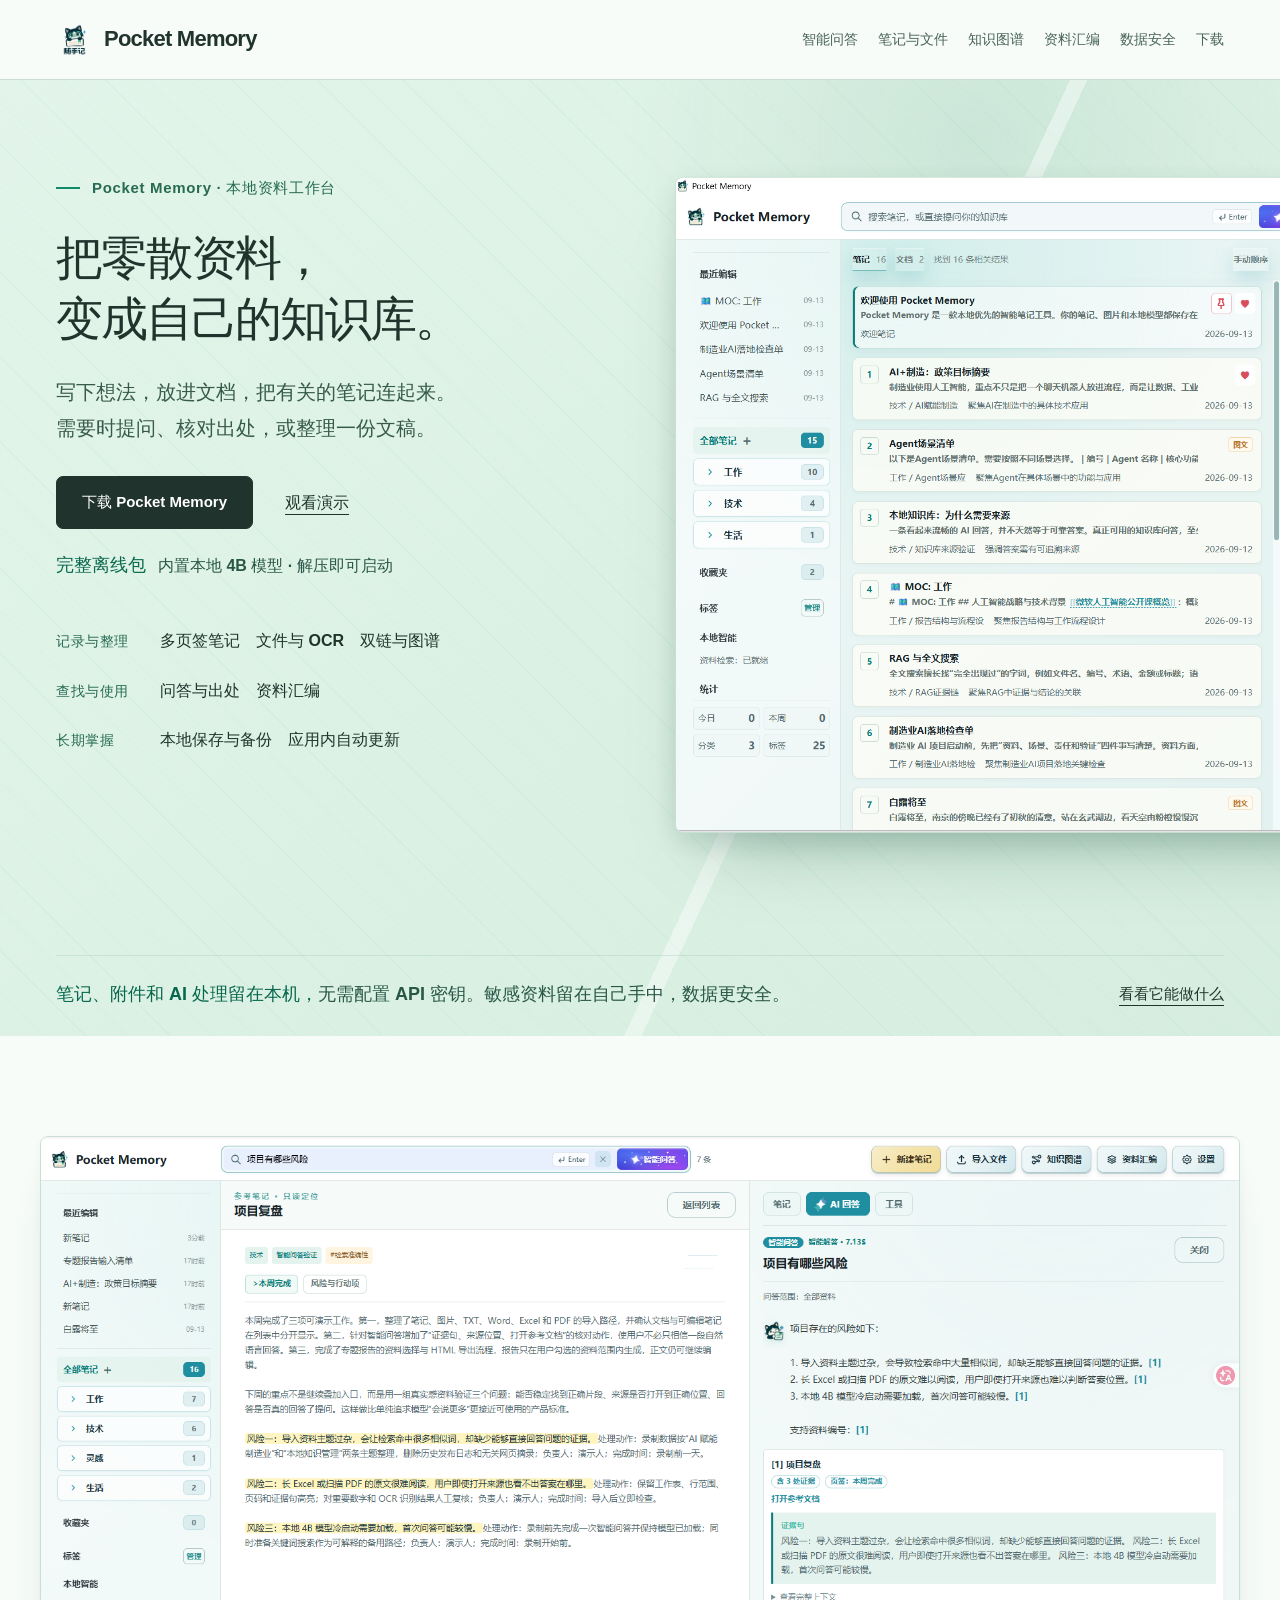
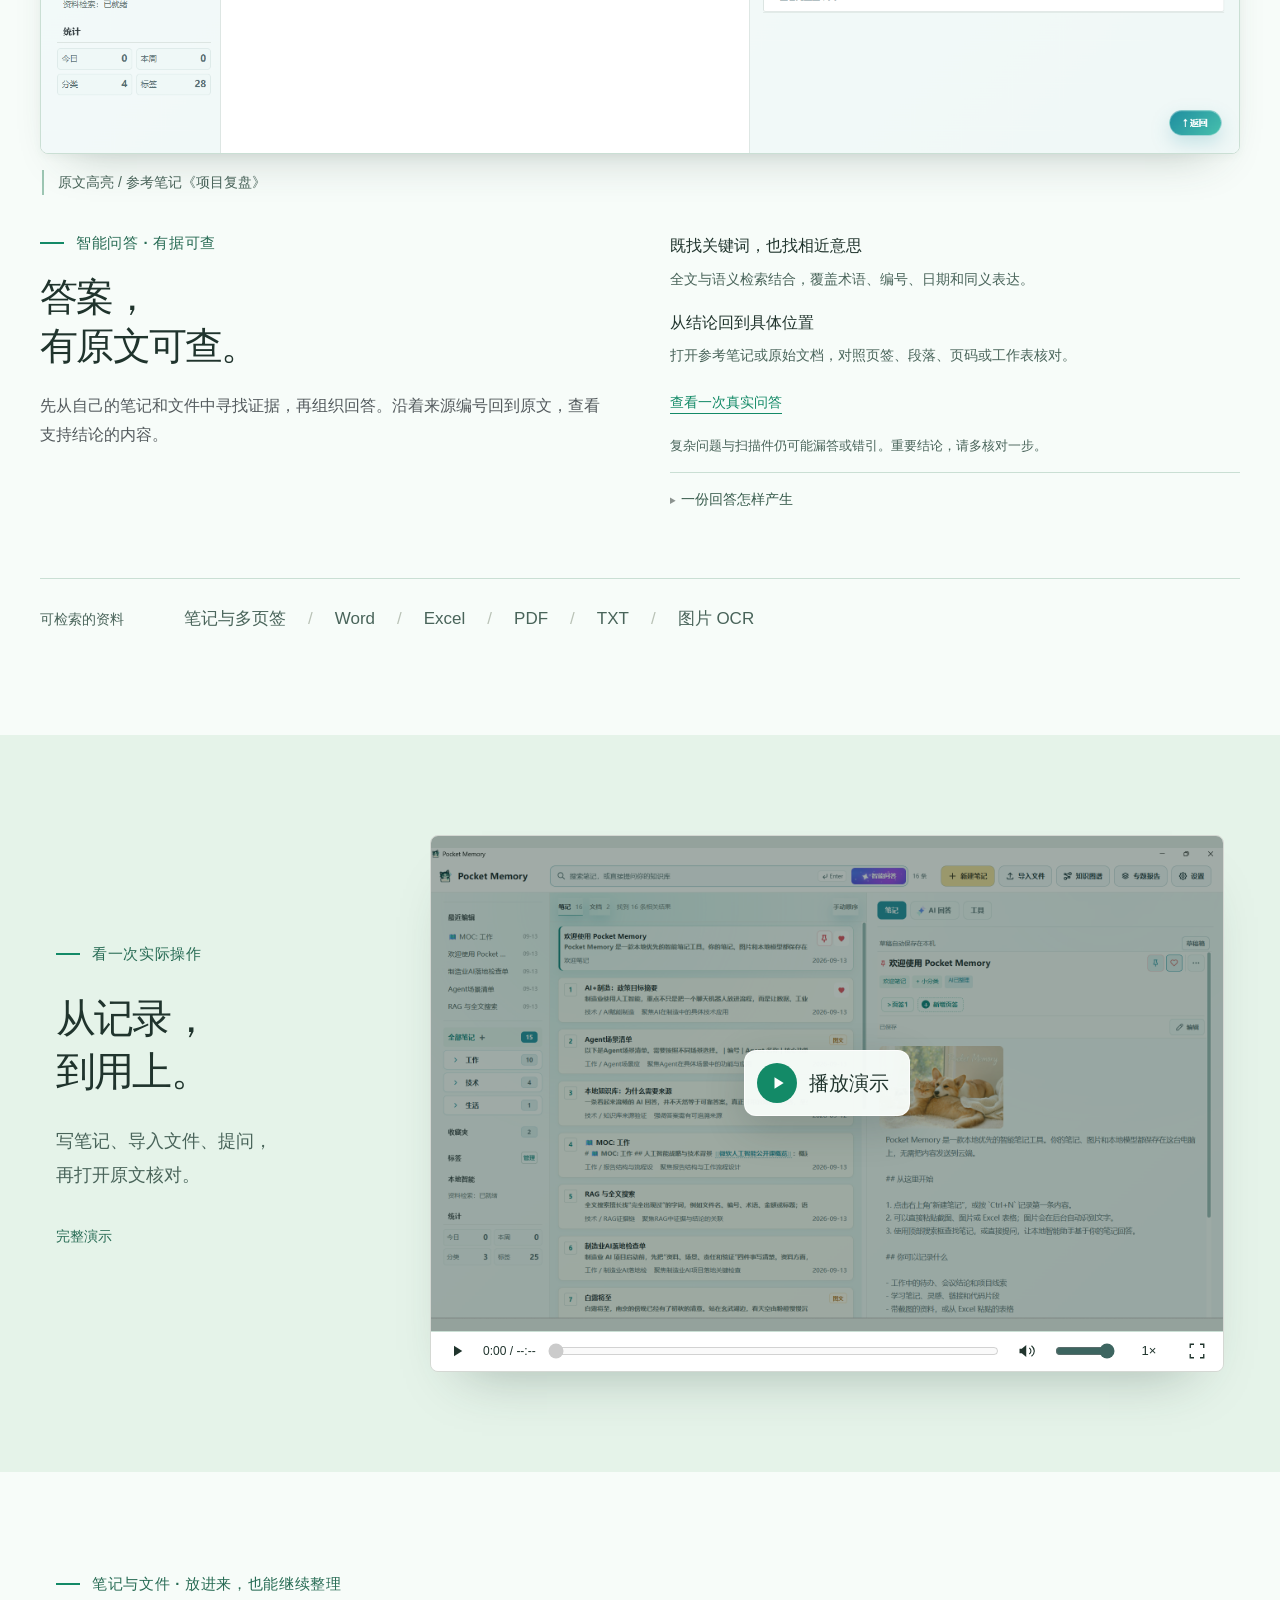
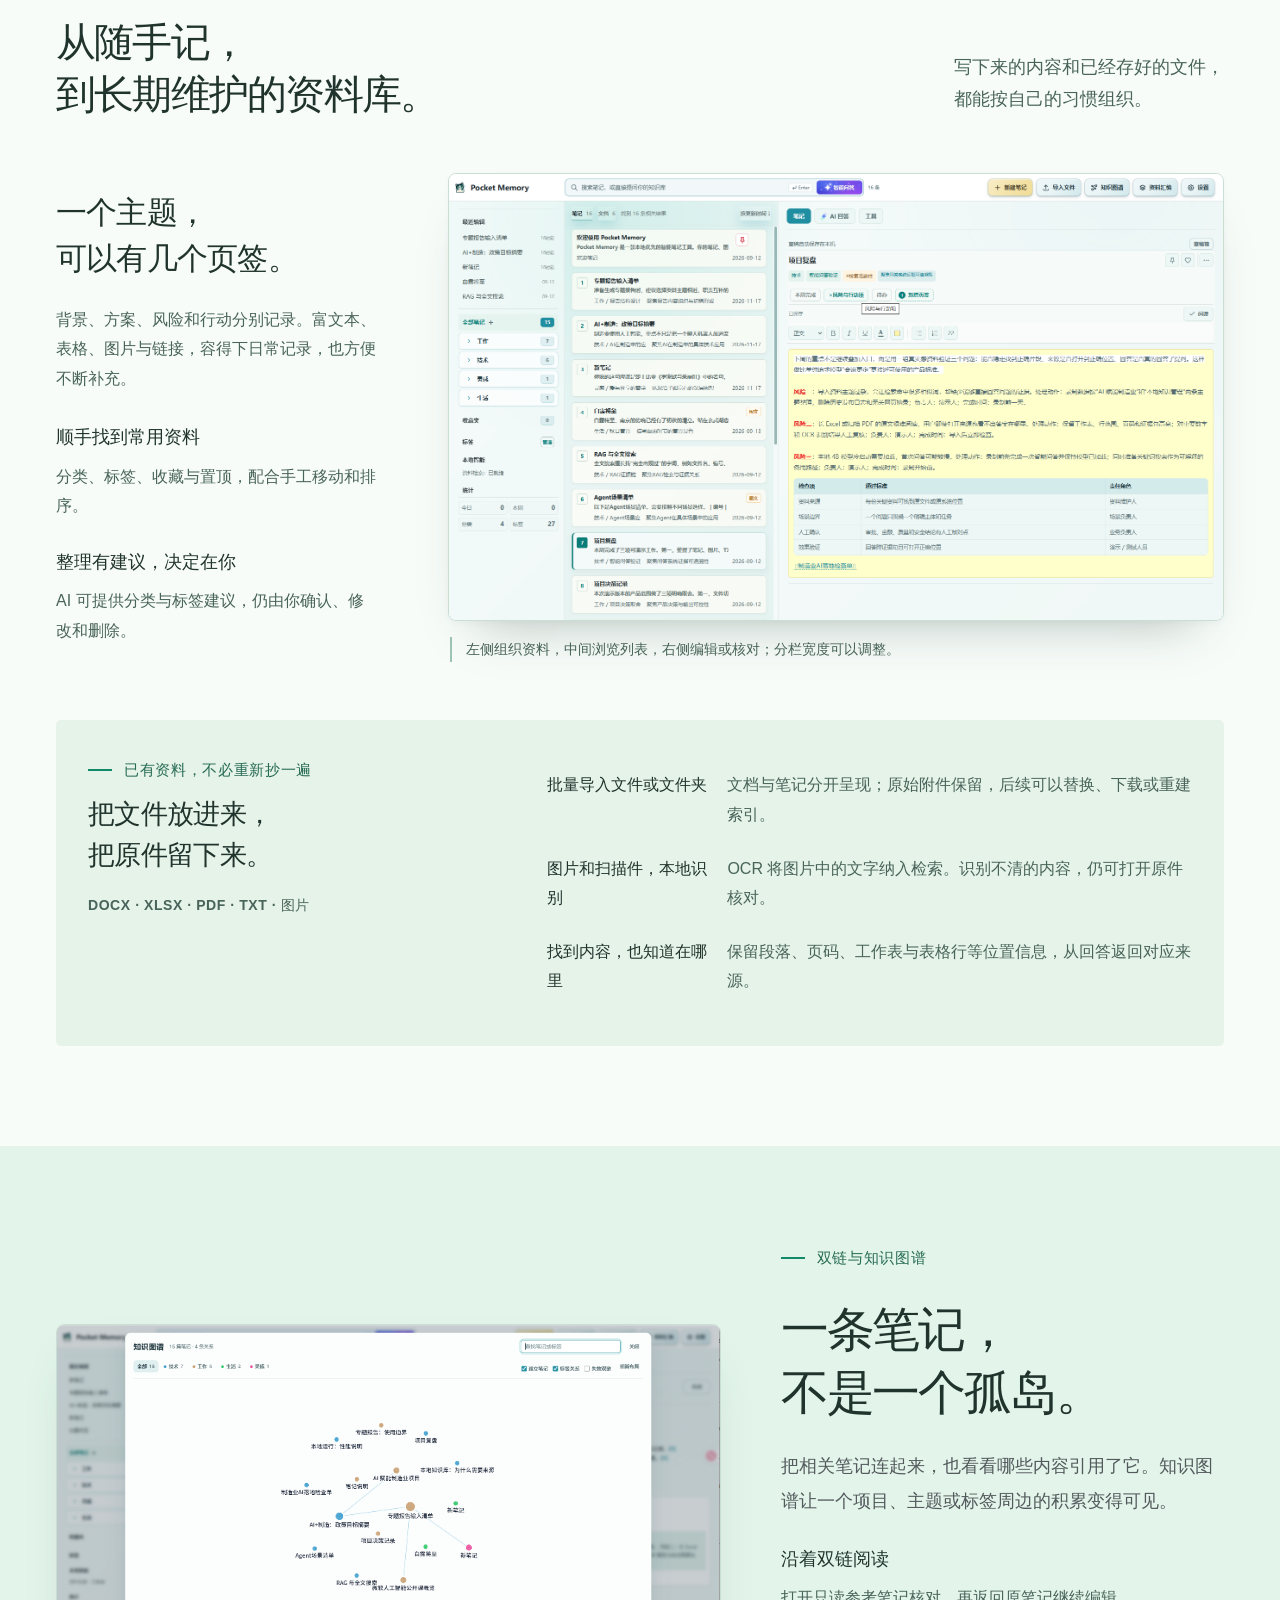
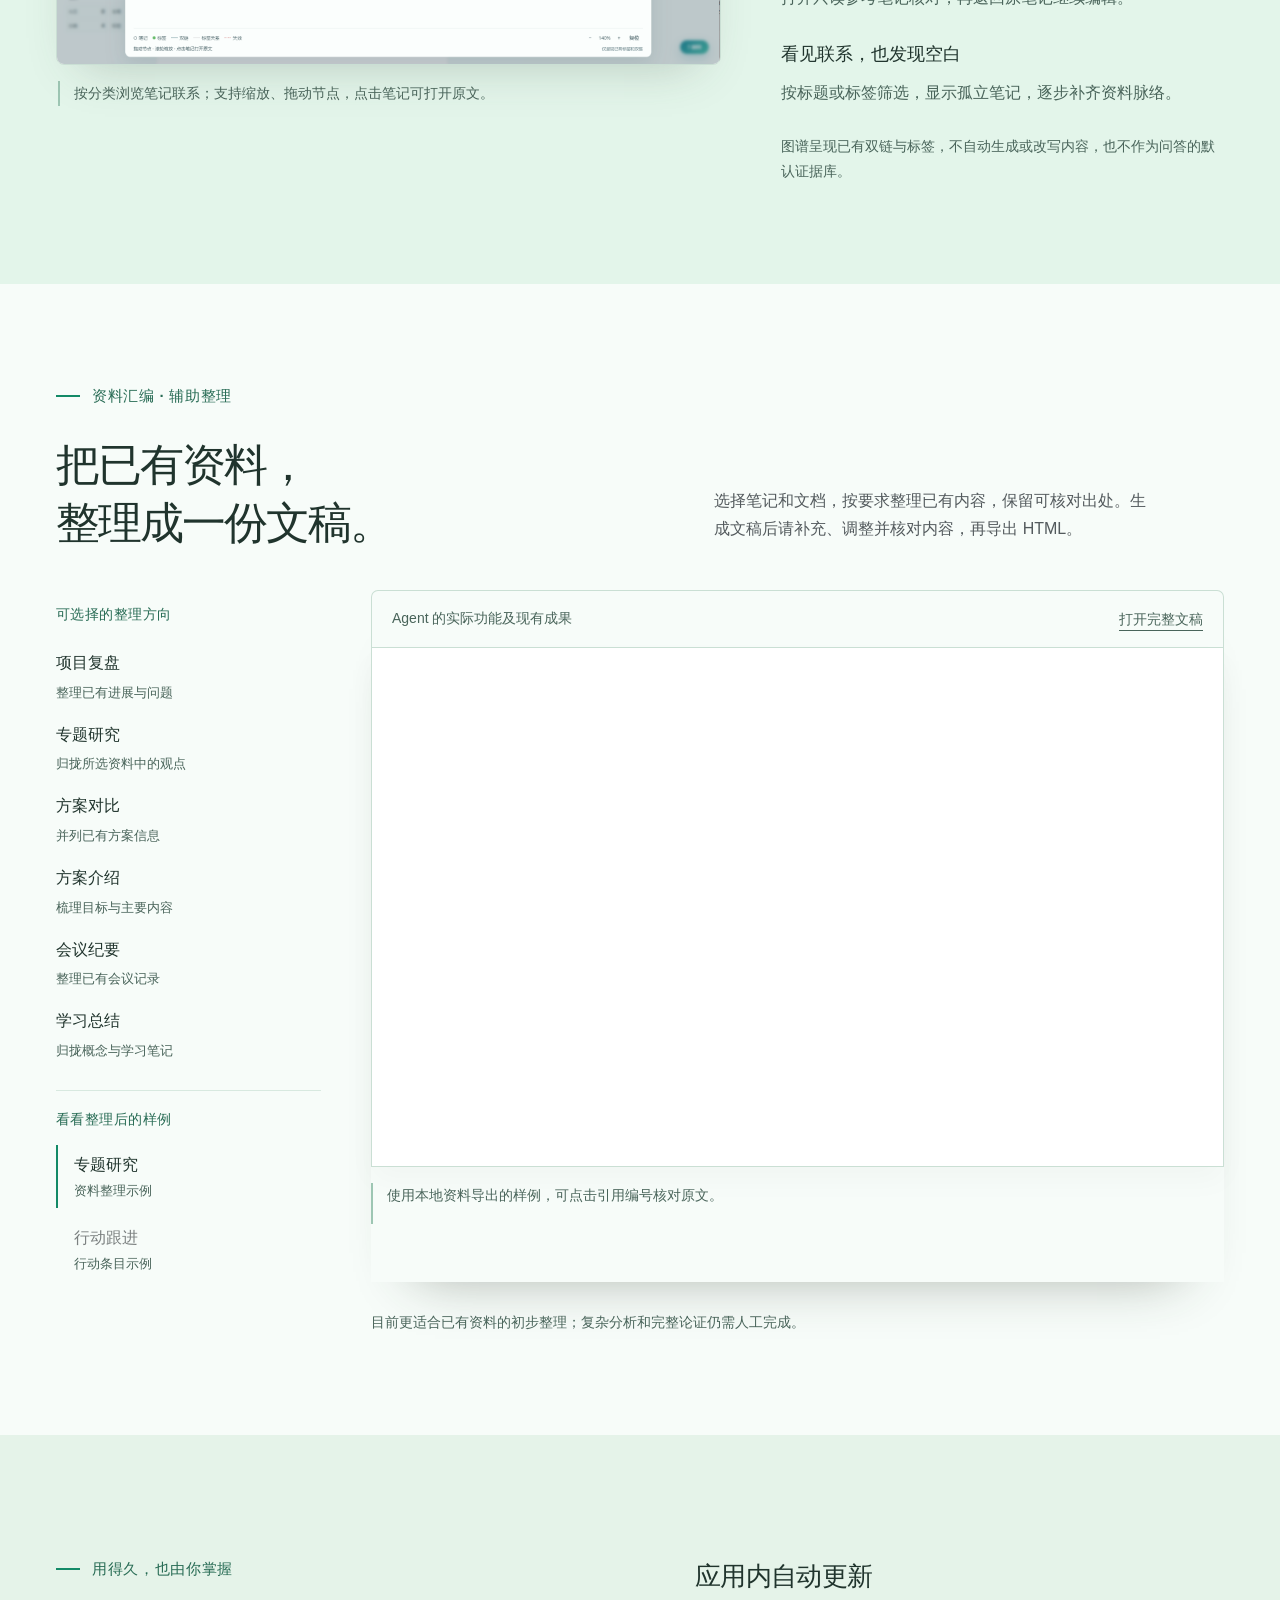
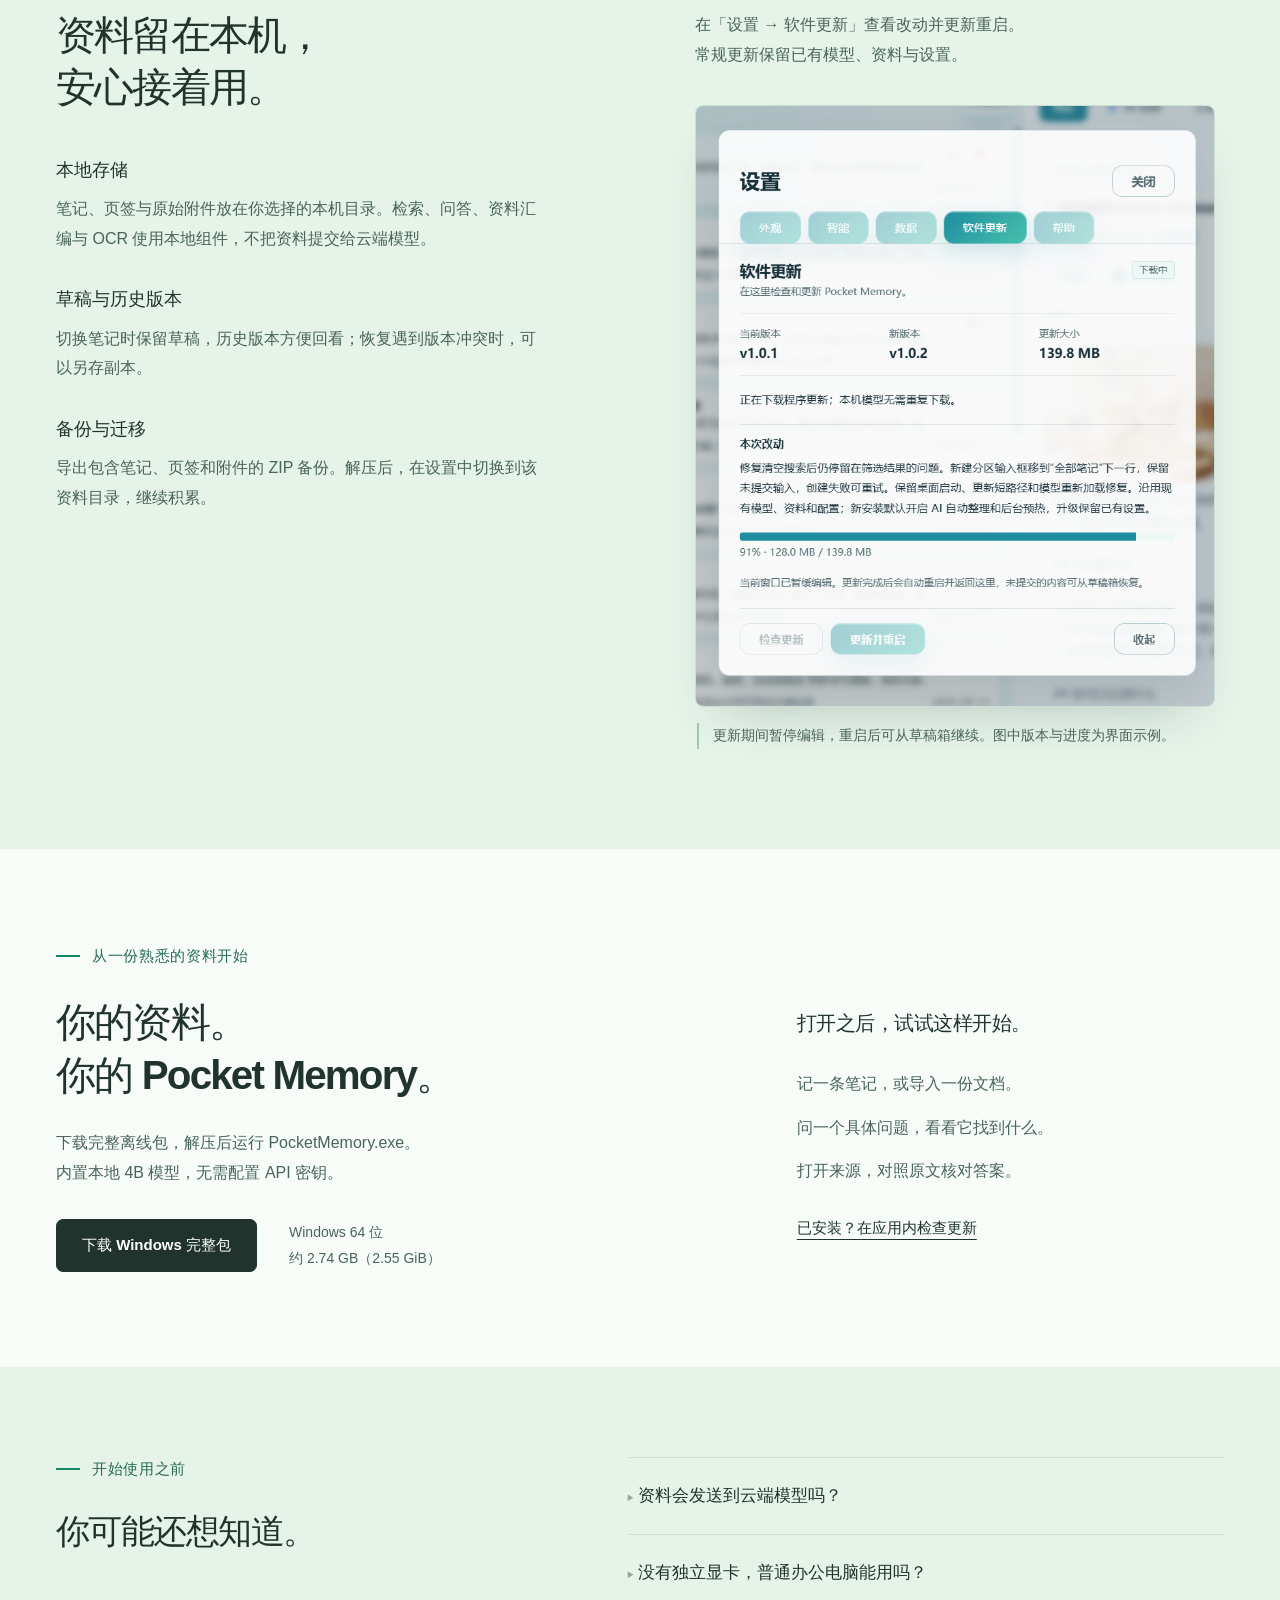
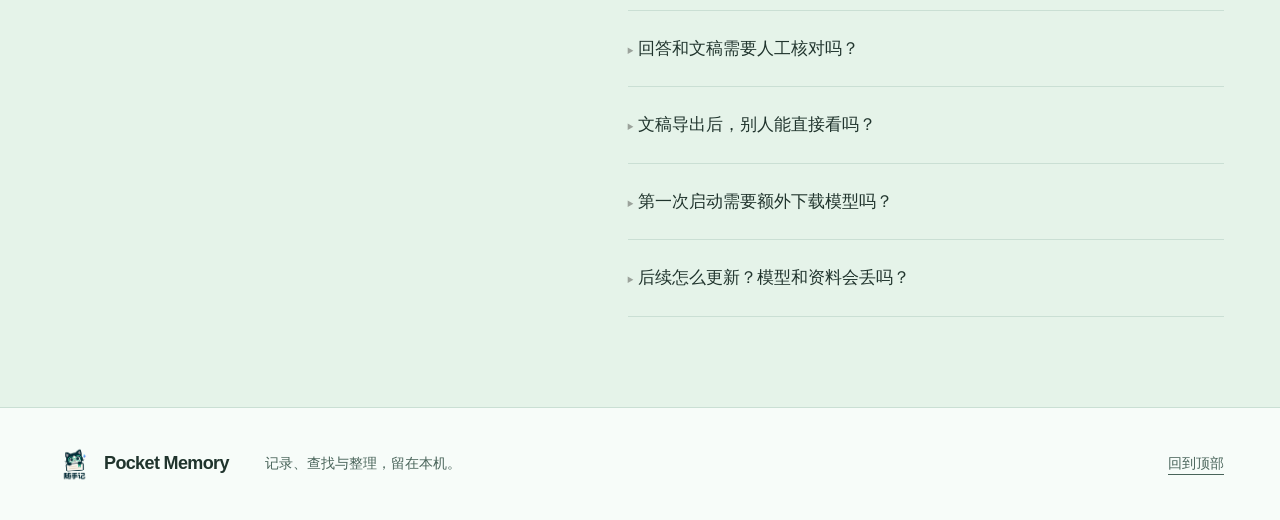
==== commit d5a1cb94: "docs: refresh product tour and README screenshots" ====
--- a/site/index.html
+++ b/site/index.html
@@ -1,21 +1,81 @@
 <!doctype html>
 <!-- Copyright 2026 AshleySama | SPDX-License-Identifier: Apache-2.0 -->
-<html lang="zh-CN"><head>
-<meta charset="utf-8"><meta name="viewport" content="width=device-width, initial-scale=1">
-<meta name="description" content="Pocket Memory 随手记，本地资料工作台。完整离线包内置4B模型，记录笔记、导入文件、核对问答出处、提取待办、加工文字，整理带来源的专题报告。">
-<meta name="theme-color" content="#153a39"><title>Pocket Memory · 你的本地资料工作台</title>
-<link rel="stylesheet" href="static/css/site.css?v=20261111-7">
-<script src="static/js/site.js?v=20261111-5" defer></script><script src="static/js/proof-gallery.js?v=1" defer></script>
-</head><body><a class="skip-link" href="#main">跳到主要内容</a>
-<header class="topbar"><div class="wrap"><a class="brand" href="#top"><img src="static/img/pocket-memory-logo.png" alt="">Pocket Memory</a><nav class="nav" aria-label="页面导航"><a href="#capabilities">产品能力</a><a href="#rag">智能问答</a><a href="#tools">文字助手</a><a href="#reports">专题报告</a><a href="#data-safety">数据安全</a><a class="download-mini" href="#download">下载与使用</a></nav></div></header>
+<html lang="zh-CN" data-motion="on">
+<head>
+  <meta charset="utf-8">
+  <meta name="viewport" content="width=device-width, initial-scale=1">
+  <meta name="description" content="Pocket Memory，本地资料工作台。记录笔记、导入文件、核对问答出处，按要求整理已有资料，保留可核对出处。资料与 AI 处理留在自己的电脑上。">
+  <meta name="theme-color" content="#fafaf8">
+  <title>Pocket Memory · 你的本地资料工作台</title>
+  <link rel="stylesheet" href="static/css/editorial.css?v=20261118-player-size-2">
+  <link rel="stylesheet" href="static/css/editorial-depth.css?v=20261118-media-balance-3">
+  <script src="static/js/site.js?v=20261118-local-emphasis-1" defer></script>
+  <script src="static/js/proof-gallery.js?v=20261117-editorial-4" defer></script>
+  <script src="static/js/editorial.js?v=20261118-navigation-1" defer></script>
+</head>
+<body>
+
+<a class="skip-link" href="#main">跳到主要内容</a>
+<div class="reading-progress" aria-hidden="true"><span></span></div>
+<header class="topbar">
+  <div class="header-inner">
+    <a class="brand" href="#top" aria-label="Pocket Memory 首页"><img src="static/img/pocket-memory-logo.png" width="36" height="40" alt=""><span>Pocket Memory</span></a>
+    <nav class="nav" aria-label="页面导航"><a href="#rag">智能问答</a><a href="#workspace">笔记与文件</a><a href="#graph">知识图谱</a><a href="#reports">资料汇编</a><a href="#data-safety">数据安全</a><a href="#download">下载</a></nav>
+  </div>
+</header>
 <main id="main">
-<section class="hero" id="top"><div class="wrap"><p class="eyebrow">随手记 · 你的本地资料工作台</p><h1>把零散资料，<br>变成自己的知识库。</h1><p class="lead">随手记录，导入文件，把有关的笔记连起来。<br>需要时直接提问，沿着出处核对，再整理成一份报告。</p><div class="actions"><a class="button" href="#download">下载完整离线包</a><a class="button alt" href="#demo">观看演示</a></div><div class="hero-facts"><span>开箱即用，解压即可启动</span><span>内置本地 4B 模型</span><a href="#data-safety">资料与 AI 处理留在本机</a></div></div></section>
-<div class="anchor-band"><nav class="anchor-tabs" aria-label="介绍页章节导航"><a href="#why">为什么用它</a><a href="#demo">操作演示</a><a href="#notes">笔记与文件</a><a href="#links">双链与关系图</a><a href="#rag">问答与出处</a><a href="#tools">待办与文字助手</a><a href="#reports">六类报告</a><a href="#data-safety">数据安全</a><a href="#download">下载</a></nav></div>
-<section id="why" class="section paper"><div class="wrap"><div class="section-head"><p class="eyebrow">让资料积累下来</p><div><h2>写下来的、存下来的，<br>下次需要时能用上。</h2><p class="section-lead">会议、项目、学习，每天都会留下一些资料。把它们放在同一个地方，按自己的习惯整理，查找时不用再翻遍文件夹。</p></div></div><div class="principles"><article class="principle"><span class="index">01 / 留得住</span><h3>从一条记录开始</h3><p>用笔记与多页签记下想法和项目过程；分类、标签、收藏和历史版本，方便长期维护。</p></article><article class="principle"><span class="index">02 / 找得到</span><h3>已有文件也能查</h3><p>Word、PDF、Excel、TXT 和图片进入同一资料库。原文件继续保留，正文和识别出的文字都可以搜索。</p></article><article class="principle"><span class="index">03 / 能核对</span><h3>回答有出处可看</h3><p>智能问答展示来源与证据片段。打开原文，核对条件和数字，再决定怎样使用这份回答。</p></article></div></div></section>
-<section id="demo" class="video-section"><div class="wrap">
-  <div class="demo-heading"><div><p class="eyebrow">操作演示</p><h2>打开看看，它怎样帮你整理资料。</h2></div><p id="video-description">记录、导入、提问、核对来源，<br>从一次实际操作开始了解。</p></div>
-  <div class="video-frame player" id="video-player">
-    <video id="product-video" controls playsinline preload="none" poster="static/img/pocket-memory-workbench-demo.png" aria-label="Pocket Memory 产品演示" aria-describedby="video-status"><source src="https://download-files-1312623621.cos.ap-beijing.myqcloud.com/pocket-memory-demo.mp4" type="video/mp4">当前浏览器不支持播放视频，请使用新版 Edge 或 Chrome。</video>
+  <section class="hero" id="top" aria-labelledby="hero-title">
+    <div class="wrap hero-layout">
+      <div class="hero-copy">
+        <p class="eyebrow" data-reveal="up">Pocket Memory · 本地资料工作台</p>
+        <h1 id="hero-title" data-reveal="title" data-delay="90">把零散资料，<br>变成自己的知识库。</h1>
+        <p class="hero-intro" data-reveal="up" data-delay="150">写下想法，放进文档，把有关的笔记连起来。<br>需要时提问、核对出处，或整理一份文稿。</p>
+        <div class="actions" data-reveal="up" data-delay="220"><a class="button" href="#download">下载 Pocket Memory</a><a class="text-link" href="#demo">观看演示</a></div>
+        <p class="hero-package" data-reveal="up"><strong>完整离线包</strong><span>内置本地 4B 模型 · 解压即可启动</span></p>
+        <nav class="hero-capabilities" aria-label="产品能力速览" data-reveal="up" data-delay="240">
+          <div><span>记录与整理</span><p><a href="#workspace">多页签笔记</a><a href="#files">文件与 OCR</a><a href="#graph">双链与图谱</a></p></div>
+          <div><span>查找与使用</span><p><a href="#rag">问答与出处</a><a href="#reports">资料汇编</a></p></div>
+          <div><span>长期掌握</span><p><a href="#data-safety">本地保存与备份</a><a href="#updates">应用内自动更新</a></p></div>
+        </nav>
+      </div>
+      <div class="hero-visual" data-reveal="media" data-delay="120">
+        <div data-drift><a class="image-link hero-screen" data-lightbox href="static/img/workbench-20261116.png" data-caption="Pocket Memory 笔记工作台" aria-label="放大查看笔记工作台"><img src="static/img/workbench-20261116.png" alt="Pocket Memory：分类、笔记列表和多页签编辑工作台" width="1918" height="1142" fetchpriority="high" decoding="async"><span class="image-label">探索工作台 · 查看完整界面</span></a></div>
+      </div>
+    </div>
+    <div class="hero-baseline wrap"><p><strong>笔记、附件和 AI 处理留在本机，</strong>无需配置 API 密钥。敏感资料留在自己手中，数据更安全。</p><a class="text-link" href="#workspace">看看它能做什么</a></div>
+  </section>
+
+  <section class="evidence-section section" id="rag" aria-labelledby="rag-title">
+    <div class="wrap evidence-layout">
+      <figure class="source-figure" data-reveal="media">
+        <a class="image-link source-crop supplied-screen" data-lightbox href="static/img/rag-supplied-20261118.png" data-caption="同屏核对：左侧原文高亮，右侧回答与来源" aria-label="放大查看原文与智能问答"><img src="static/img/rag-supplied-20261118.png" alt="参考笔记《项目复盘》，三段支持回答的原文被高亮" width="1785" height="917" loading="lazy" decoding="async"><span class="image-label">查看完整问答</span></a>
+        <figcaption>原文高亮 / 参考笔记《项目复盘》</figcaption>
+      </figure>
+      <div class="evidence-copy">
+        <div class="evidence-intro">
+        <p class="eyebrow" data-reveal="up">智能问答 · 有据可查</p>
+        <h2 id="rag-title" data-reveal="title">答案，<br>有原文可查。</h2>
+        <p class="section-lead" data-reveal="up">先从自己的笔记和文件中寻找证据，再组织回答。沿着来源编号回到原文，查看支持结论的内容。</p>
+        </div>
+        <div class="evidence-support">
+        <dl class="evidence-points" data-reveal="up">
+          <div><dt>既找关键词，也找相近意思</dt><dd>全文与语义检索结合，覆盖术语、编号、日期和同义表达。</dd></div>
+          <div><dt>从结论回到具体位置</dt><dd>打开参考笔记或原始文档，对照页签、段落、页码或工作表核对。</dd></div>
+        </dl>
+        <a class="text-link" data-lightbox href="static/img/rag-supplied-20261118.png" data-caption="一次真实问答：项目有哪些风险" data-reveal="up">查看一次真实问答</a>
+        <p class="quiet-note" data-reveal="up">复杂问题与扫描件仍可能漏答或错引。重要结论，请多核对一步。</p>
+        <details class="plain-details" data-reveal="up"><summary>一份回答怎样产生</summary><div><p>保留原文及其位置，理解问题，再结合全文与语义检索查找资料。候选内容经过重排，本地模型基于证据组织回答，并提供来源入口。</p><p>支持笔记、多页签、TXT、Word、Excel、PDF 与图片 OCR；问题中的对象和范围越清楚，越方便核对。</p></div></details>
+        </div>
+      </div>
+    </div>
+    <div class="wrap format-line" data-reveal="up"><span>可检索的资料</span><p>笔记与多页签 <i>/</i> Word <i>/</i> Excel <i>/</i> PDF <i>/</i> TXT <i>/</i> 图片 OCR</p></div>
+  </section>
+
+  <section class="demo-section section" id="demo" aria-labelledby="demo-title"><div class="wrap narrow-wrap demo-layout">
+    <div class="demo-copy" data-reveal="up"><p class="eyebrow">看一次实际操作</p><h2 id="demo-title">从记录，<br>到用上。</h2><p class="demo-intro">写笔记、导入文件、提问，<br>再打开原文核对。</p><p class="demo-meta"><span>完整演示</span></p></div>
+    <div class="demo-media" data-reveal="media">  <div class="video-frame player" id="video-player">
+    <video id="product-video" controls playsinline preload="none" poster="static/img/workbench-20261116.png" aria-label="Pocket Memory 产品演示" aria-describedby="video-status"><source src="https://download-files-1312623621.cos.ap-beijing.myqcloud.com/pocket-memory-demo.mp4" type="video/mp4">当前浏览器不支持播放视频，请使用新版 Edge 或 Chrome。</video>
+    <div class="player-launch" hidden><button type="button" class="player-launch-button" aria-label="播放演示"><span class="player-launch-icon" aria-hidden="true"><svg viewBox="0 0 24 24"><path d="m9 5 11 7-11 7Z"/></svg></span><span class="player-launch-copy"><strong data-launch-label>播放演示</strong></span></button></div>
     <div class="player-controls" hidden>
       <button type="button" class="player-play" aria-label="播放"><svg viewBox="0 0 24 24" aria-hidden="true"><path class="play-symbol" d="m8 5 11 7-11 7Z"/><path class="pause-symbol" d="M7 5h3v14H7zm7 0h3v14h-3z" hidden/></svg></button>
       <span class="player-time" aria-label="播放进度"><span data-time>0:00</span> / <span data-duration>--:--</span></span>
@@ -31,44 +91,59 @@
     </div>
     <p id="video-status" class="video-status" role="status" hidden>视频暂时无法加载，请稍后刷新重试。</p>
   </div>
-</div></section><section id="capabilities" class="section paper"><div class="wrap"><div class="section-head"><p class="eyebrow">CORE CAPABILITIES</p><div><h2>笔记、文件与关联，放进同一个工作台。</h2><p class="section-lead">会议记录、项目资料、学习材料和工作文档，可以在这里持续整理。写下来的内容、导入的文件和笔记之间的联系，都能接着积累。</p></div></div><nav class="feature-nav" aria-label="能力导航"><a href="#notes">多页签笔记</a><a href="#files">文件与 OCR</a><a href="#links">双链阅读</a><a href="#graph">知识图谱</a><a href="#rag">可追溯问答</a><a href="#tools">待办与文字助手</a><a href="#reports">专题报告</a></nav><div id="notes" class="feature-row"><div><span class="feature-kicker">NOTE WORKBENCH</span><h3>笔记不再被一页内容限制。</h3></div><div class="feature-content"><p>同一个主题可拆成多个页签，例如“背景、方案、风险、行动项”。支持富文本、表格、图片、链接、颜色、历史版本，以及分区、收藏与置顶，既适合快速记录，也能承载长期维护。</p><p class="use"><b>怎么用：</b>点击 <em>新建笔记</em> 后直接在右侧工作区写作；需要展开同一主题时，用 <em>新增页签</em> 管理，不必把所有内容塞进一篇超长正文。</p></div></div><div id="files" class="feature-row"><div><span class="feature-kicker">FILE LIBRARY</span><h3>文件保留原貌，也能进入检索。</h3></div><div class="feature-content"><p>导入 TXT、DOCX、XLSX、PDF 和图片后，系统保留原始附件，并按标题、段落、页码、工作表和表格行等结构建立可定位内容。图片与扫描件可使用本地 OCR 提取文字，原件、切片与检索位置可以分别查看。</p><p class="use"><b>怎么用：</b>在 <em>导入文件</em> 中选择多个文件或一个文件夹；文档默认在“文档”视图集中查看，可重建索引、替换原件、下载原件，或从智能问答直接打开命中的位置。</p></div></div><div id="links" class="feature-row"><div><span class="feature-kicker">BIDIRECTIONAL LINKS</span><h3>用双链，把零散笔记接回上下文。</h3></div><div class="feature-content"><p>在笔记中通过链接引用另一篇笔记，阅读时可点击跳转到目标内容。系统同时保留反向关系，因此一篇项目笔记被哪些专题、复盘或行动项引用，不必靠人工回忆。</p><p class="use"><b>怎么用：</b>在正文中插入并选择目标笔记；阅读引用时点击链接进入 <em>只读参考笔记</em>，核对后可返回原笔记继续编辑，避免误改来源内容。</p></div></div><div id="graph" class="feature-row"><div><span class="feature-kicker">LOCAL RELATION MAP</span><h3>把笔记之间的联系看清楚。</h3></div><div class="feature-content"><p>知识图谱以笔记间的双链和共用标签为线索展示关联，也能显示孤立笔记。它适合发现某个项目、主题或标签周边已经积累了什么，以及哪些资料还没有被纳入任何脉络。</p><p class="use"><b>怎么用：</b>打开 <em>知识图谱</em>，按标题或标签筛选；勾选“显示孤立笔记”检查未关联内容。图谱用于浏览与整理，不参与智能问答的默认证据库。</p></div></div><div class="feature-row"><div><span class="feature-kicker">ORGANIZE WITH CONTROL</span><h3>整理有辅助，最终仍由人掌握。</h3></div><div class="feature-content"><p>系统可根据笔记内容给出分类与标签建议，建议由你确认和调整。分类路径、手工移动、排序、收藏和置顶共同解决“资料越来越多以后找不到”的问题。</p><p class="use"><b>怎么用：</b>先用分区表达稳定结构，用收藏表达高频资料；对 AI 建议的标签保持审阅，不需要的标签可以直接删掉，保持标签清晰。</p></div></div></div></section><section id="workspace" class="section soft"><div class="wrap workbench-layout"><div><img class="screen" src="static/img/workbench-20261111.jpg" alt="Pocket Memory 当前三栏工作台，包含笔记分类、资料列表和笔记阅读区" loading="lazy"><p class="caption">一个界面完成资料浏览、笔记编辑、智能问答和证据核对；左右分栏可根据使用习惯调整宽度。</p></div><ul class="detail-list"><li><b><span class="mark">1</span>中间先看资料，再决定是否打开</b>笔记与文档分开呈现，分类路径、摘要、最近更新、收藏和置顶状态帮助快速判断下一步。</li><li><b><span class="mark">2</span>右侧专注编辑或问答</b>同一个区域在笔记编辑、AI 回答、工具之间切换，避免因为开启多个窗口而丢失上下文。</li><li><b><span class="mark">3</span>引用不是装饰，而是核对入口</b>回答中的来源可打开参考笔记或原始文档，核对相应页签、段落、页码或工作表位置。</li><li><b><span class="mark">4</span>数据可迁移、可备份</b>可导出完整 ZIP 备份，也可切换本地资料目录。换电脑或清理资料前，先保存好备份与原文件。</li></ul></div></section><section id="rag" class="section dark"><div class="wrap"><div class="section-head"><p class="eyebrow">TRACEABLE LOCAL RAG</p><div><h2>问自己的资料，答案旁边有出处。</h2><p class="section-lead">Pocket Memory 的智能回答先在用户自己的笔记和文件中检索证据，再用本地模型组织结论。回答里的来源编号连接到原文，重要结论可以逐项核对。</p></div></div><div class="rag-flow"><article><span>01 / 入库</span><h3>保留内容与位置</h3><p>笔记页签、导入文件、图片 OCR 同时保存原文、类型与定位信息。</p></article><article><span>02 / 理解</span><h3>识别问题重点</h3><p>结合问题里的对象、字段和范围，查找相关资料。对象和范围越清楚，越方便核对。</p></article><article><span>03 / 召回</span><h3>混合检索</h3><p>全文检索擅长术语、编号、金额和日期；BGE 向量检索补充同义表达。</p></article><article><span>04 / 重排</span><h3>优先直接证据</h3><p>对候选切片按问题匹配度与结构重排，减少只有相似词却答非所问的情况。</p></article><article><span>05 / 回答</span><h3>来源可打开</h3><p>回答返回证据句、来源与打开参考文档入口；资料不足时应明确提示。</p></article></div><div class="evidence-note"><b>多核对一步：</b>复杂问题与扫描件可能出现漏答或错引。查看证据句，再打开原文，核对主体、条件与数字；重要结论以原资料为准。</div><img class="rag-demo" src="static/img/RAG_demo.png" alt="Pocket Memory 智能问答与来源证据示例"><div class="format-strip"><h3>可进入问答范围的资料</h3><div class="chips"><span>笔记与多页签</span><span>TXT</span><span>Word / DOCX</span><span>Excel / XLSX</span><span>PDF</span><span>图片 OCR</span></div></div></div></section><section class="tools-band" id="tools" aria-labelledby="tools-title"><div class="wrap section">
-  <p class="eyebrow">待办与文字助手</p><div class="section-bar"><h2 id="tools-title">把记录整理成待办，<br>把文字写得更清楚。</h2><span>内置本机小模型 · 结果由你确认</span></div>
-  <div class="tools-layout"><div class="tools-copy"><p class="section-lead">一段会议记录、一条工作消息、一份说明，从已有文字出发，整理下一步要做的事，或把表达调整得更通顺。</p>
-    <ol class="workflow"><li><b>取用文字，直接开始</b><span>使用当前笔记、选中文字，或粘贴一段内容，无需来回整理文件。</span></li><li><b>提取待办，核对后保存</b><span>整理事项、负责人和原文期限。核对并修改待办草稿，保存后按需设置提醒。</span></li><li><b>加工文字，保留原笔记</b><span>润色表达、精简内容、礼貌措辞、纠正错别字。结果可继续编辑、复制，或另存为新笔记。</span></li></ol>
-    <details class="scope-details"><summary>适合处理多长的文字？</summary><p>每次不超过 1000 字，最多提取 8 条待办。原文没写明的负责人或期限留空，提醒时间由你选择。</p><p>处理结果不会覆盖原文。润色后仍请核对原意、姓名、数字和日期。</p></details>
-    <p class="caption">工具中还保留提醒与番茄钟，方便安排当下的工作。</p>
-  </div><figure class="tools-preview"><a href="static/img/text-assistant-20261111.jpg" target="_blank" rel="noopener noreferrer"><img src="static/img/text-assistant-20261111.jpg" alt="文字助手实际界面：RAG与全文搜索的分段润色结果，可编辑、复制或另存为笔记" loading="lazy"></a><figcaption>实际润色结果：将“RAG 与全文搜索”整理为三个段落，核对原意后，可继续编辑或另存。点击图片可放大。</figcaption></figure>
-  </div>
-</div></section><section class="report-section section"><div class="wrap" id="reports" aria-labelledby="reports-title">
-  <p class="eyebrow">专题报告</p><div class="section-bar"><h2 id="reports-title">选好资料，整理成一份带来源的报告。</h2><span>复盘、研究、对比、立项、会议、学习</span></div>
-  <p class="section-lead report-lead">选择 1–8 份相关笔记或文档，生成报告初稿。整理工作进展，梳理观点和行动项；正文便于阅读，来源按需展开核对；补充说明后，导出一个用浏览器就能打开的文件。</p>
-  <div class="report-showcase" data-gallery>
-    <div class="gallery-controls" aria-label="报告样例"><button type="button" aria-pressed="true" aria-controls="report-review" data-view="report-review">项目复盘 / 工作汇报</button><button type="button" aria-pressed="false" aria-controls="report-actions" data-view="report-actions">会议纪要 / 行动跟进</button></div>
-    <article id="report-review" data-panel class="report-spread"><div><h3>工作进展、风险与下一步，<br>放在一份报告里。</h3><p>把完成的工作、做过的取舍和待处理的风险集中呈现。状态图表附有统计依据，关键内容可以沿引用查回原文。</p><ul class="plain-list"><li>工作摘要与产品取舍</li><li>状态分布与统计依据</li><li>风险、责任行动和来源附录</li></ul><a class="button secondary" href="static/samples/project-review.html" target="_blank" rel="noopener noreferrer">打开完整复盘样例 ↗</a><p class="caption">以下样例使用本项目演示资料，可打开完整报告查看图表和引用附录。</p></div><figure><a href="static/samples/project-review.html" target="_blank" rel="noopener noreferrer" aria-label="打开项目复盘完整报告"><img src="static/img/report-review-20261111.jpg" alt="当前导出样例：项目复盘的连续结论、章节与引用" loading="lazy"></a></figure></article>
-    <article id="report-actions" data-panel class="report-spread"><div><h3>把决定与待办，<br>整理成可以跟进的记录。</h3><p>从项目记录中整理已决定的事项、责任和后续行动。没有写明的信息留待确认，方便继续补充。</p><ul class="plain-list"><li>决策条目与行动看板</li><li>风险措施与责任记录</li><li>待确认信息与原文依据</li></ul><a class="button secondary" href="static/samples/action-followup.html" target="_blank" rel="noopener noreferrer">打开行动跟进样例 ↗</a><p class="caption">此样例由项目笔记整理为行动跟进材料，非会议实录。</p></div><figure><a href="static/samples/action-followup.html" target="_blank" rel="noopener noreferrer" aria-label="打开行动跟进完整报告"><img src="static/img/report-actions-20261111.jpg" alt="当前导出样例：行动跟进报告的原文提要、章节与引用" loading="lazy"></a></figure></article>
-  </div>
-  <details class="other-reports"><summary>还有四种用途，适应不同工作</summary><div class="other-report-grid"><article><h3>专题研究 / 知识整理</h3><p>整理观点、依据、分歧与待核实事项。</p></article><article><h3>方案对比 / 辅助决策</h3><p>比较方案的差异、适用条件和需要补充的信息。</p></article><article><h3>方案介绍 / 立项说明</h3><p>说明目标、方案组成、当前进展和实施条件。</p></article><article><h3>学习总结 / 培训材料</h3><p>梳理概念、区别、操作要点与原文依据。</p></article></div></details>
-  <p class="caption">资料中有可识别的状态表时，报告可附统计图表。生成后请核对重要事实和数字，再用于分享或汇报。</p>
-</div></section><section class="section paper data-safety" id="data-safety" aria-labelledby="data-safety-title"><div class="wrap">
-  <div class="section-head"><p class="eyebrow">数据安全与自主掌控</p><div><h2 id="data-safety-title">资料留在本机，<br>数据由你掌握。</h2><p class="section-lead">资料保存在你的电脑，AI 处理也在本机完成。从保存、恢复到备份与迁移，每一步都有明确的操作入口。</p></div></div>
-  <div class="data-safety-grid">
-    <article><span class="safety-index">01 / 存在哪里</span><h3>资料本机保存</h3><p>笔记、页签和原始附件保存在你选择的本机资料目录，文件位置清楚，资料可以自行管理。</p></article>
-    <article><span class="safety-index">02 / 如何处理</span><h3>AI 本机处理</h3><p>检索、问答、报告、文字助手和图片识别使用本地组件，不把资料提交给云端模型。</p></article>
-    <article><span class="safety-index">03 / 如何找回</span><h3>草稿与历史版本</h3><p>笔记保留历史版本，未完成内容可从草稿箱继续编辑。切换笔记时保留草稿，恢复遇到版本冲突时可另存副本。</p></article>
-    <article><span class="safety-index">04 / 如何带走</span><h3>备份与迁移</h3><p>可导出包含笔记、页签和附件的 ZIP 备份。解压后，在设置中切换到该资料目录，即可继续使用。</p></article>
-  </div>
-</div></section><section class="download-section" id="download" aria-labelledby="download-title"><div class="wrap">
-  <div class="section-bar"><h2 id="download-title">从一份熟悉的资料开始。</h2><span>Windows 64 位</span></div>
-  <div class="download-row"><div class="download-kind"><h3>完整离线包</h3><span>程序 + 4B 模型 + 运行组件</span></div><div><p>完整解压，运行 <strong>PocketMemory.exe</strong>。无需配置开发环境或 API 密钥。</p><p class="download-meta">版本 1.0.0 · Windows 64 位 · 约 2.74 GB（2.55 GiB）</p></div><a class="button primary-download" href="https://download-files-1312623621.cos.ap-beijing.myqcloud.com/PocketMemory-latest.zip">下载完整离线包</a></div>
-  <ol class="start-steps"><li><b>解压，运行程序</b><span>完整解压到固定文件夹，运行 PocketMemory.exe。</span></li><li><b>放进一份熟悉的资料</b><span>新建笔记，或导入已有文档，再按需要分类、加标签。</span></li><li><b>提问，打开来源核对</b><span>从具体问题开始，看完回答，再对照原文确认。</span></li></ol>
-  <div class="update-note"><strong>支持应用内更新</strong><p>新版本发布后，可在「设置 → 软件更新」更新程序；常规程序更新保留本地模型、资料和配置，无需重新下载完整包。</p></div>
-</div></section><section class="wrap section faq-section" id="questions" aria-labelledby="faq-title"><h2 id="faq-title">常见问题</h2><div class="faq-list">
-<details><summary>资料会发送到云端模型吗？</summary><p>笔记和文件保存在本机，问答与报告使用本地模型，不把资料发送给云端模型。</p></details>
+</div>
+  </div></section>
+
+  <section class="workspace-section section" id="workspace" aria-labelledby="workspace-title"><div class="wrap">
+    <div class="section-heading" data-reveal="up"><div><p class="eyebrow">笔记与文件 · 放进来，也能继续整理</p><h2 id="workspace-title">从随手记，<br>到长期维护的资料库。</h2></div><p>写下来的内容和已经存好的文件，<br>都能按自己的习惯组织。</p></div>
+    <div class="workspace-spread">
+      <div class="workspace-story" data-reveal="up"><h3>一个主题，<br>可以有几个页签。</h3><p>背景、方案、风险和行动分别记录。富文本、表格、图片与链接，容得下日常记录，也方便不断补充。</p><dl class="feature-notes"><div><dt>顺手找到常用资料</dt><dd>分类、标签、收藏与置顶，配合手工移动和排序。</dd></div><div><dt>整理有建议，决定在你</dt><dd>AI 可提供分类与标签建议，仍由你确认、修改和删除。</dd></div></dl></div>
+      <figure class="raised-screen" data-reveal="media">
+<a class="image-link supplied-screen" data-lightbox href="static/img/workspace-tabs-supplied-20261118.png" data-caption="笔记、资料列表与多页签编辑" aria-label="放大查看：笔记、资料列表与多页签编辑"><img src="static/img/workspace-tabs-supplied-20261118.png" alt="笔记、资料列表与多页签编辑" width="1794" height="1035" loading="lazy" decoding="async"><span class="image-label">查看完整界面</span></a><figcaption>左侧组织资料，中间浏览列表，右侧编辑或核对；分栏宽度可以调整。</figcaption></figure>
+    </div>
+    <div class="file-library" id="files" data-reveal="up"><div><p class="eyebrow">已有资料，不必重新抄一遍</p><h3>把文件放进来，<br>把原件留下来。</h3><p class="file-types">DOCX · XLSX · PDF · TXT · 图片</p></div><dl class="file-capabilities"><div><dt>批量导入文件或文件夹</dt><dd>文档与笔记分开呈现；原始附件保留，后续可以替换、下载或重建索引。</dd></div><div><dt>图片和扫描件，本地识别</dt><dd>OCR 将图片中的文字纳入检索。识别不清的内容，仍可打开原件核对。</dd></div><div><dt>找到内容，也知道在哪里</dt><dd>保留段落、页码、工作表与表格行等位置信息，从回答返回对应来源。</dd></div></dl></div>
+  </div></section>
+
+  <section class="graph-section section" id="graph" aria-labelledby="graph-title"><div class="wrap graph-layout">
+    <figure class="graph-figure" data-reveal="media">
+<a class="image-link graph-crop supplied-screen" data-lightbox href="static/img/knowledge-graph-supplied-20261118.png" data-caption="知识图谱：按分类查看笔记与已有联系" aria-label="放大查看：知识图谱：按分类查看笔记与已有联系"><img src="static/img/knowledge-graph-supplied-20261118.png" alt="知识图谱：按分类查看笔记与已有联系" width="1789" height="917" loading="lazy" decoding="async"><span class="image-label">查看完整界面</span></a><figcaption>按分类浏览笔记联系；支持缩放、拖动节点，点击笔记可打开原文。</figcaption></figure>
+    <div class="graph-copy"><p class="eyebrow" data-reveal="up">双链与知识图谱</p><h2 id="graph-title" data-reveal="title">一条笔记，<br>不是一个孤岛。</h2><p class="section-lead" data-reveal="up">把相关笔记连起来，也看看哪些内容引用了它。知识图谱让一个项目、主题或标签周边的积累变得可见。</p><dl class="feature-notes" data-reveal="up"><div><dt>沿着双链阅读</dt><dd>打开只读参考笔记核对，再返回原笔记继续编辑。</dd></div><div><dt>看见联系，也发现空白</dt><dd>按标题或标签筛选，显示孤立笔记，逐步补齐资料脉络。</dd></div></dl><p class="quiet-note" data-reveal="up">图谱呈现已有双链与标签，不自动生成或改写内容，也不作为问答的默认证据库。</p></div>
+  </div></section>
+
+<section class="reports-section section" id="reports" aria-labelledby="reports-title"><div class="wrap" data-gallery>
+    <div class="report-heading"><div data-reveal="up"><p class="eyebrow">资料汇编 · 辅助整理</p><h2 id="reports-title" data-reveal="title">把已有资料，<br>整理成一份文稿。</h2></div><p class="section-lead" data-reveal="up">选择笔记和文档，按要求整理已有内容，保留可核对出处。生成文稿后请补充、调整并核对内容，再导出 HTML。</p></div>
+    <div class="report-stage" data-reveal="media">
+      <aside class="report-index"><p class="small-label">可选择的整理方向</p><dl class="report-type-index"><div><dt>项目复盘</dt><dd>整理已有进展与问题</dd></div><div><dt>专题研究</dt><dd>归拢所选资料中的观点</dd></div><div><dt>方案对比</dt><dd>并列已有方案信息</dd></div><div><dt>方案介绍</dt><dd>梳理目标与主要内容</dd></div><div><dt>会议纪要</dt><dd>整理已有会议记录</dd></div><div><dt>学习总结</dt><dd>归拢概念与学习笔记</dd></div></dl><p class="small-label sample-label">看看整理后的样例</p><div class="gallery-controls vertical" aria-label="选择文稿样例"><button data-view="report-research" aria-controls="report-research" aria-pressed="true">专题研究<span>资料整理示例</span></button><button data-view="report-actions" aria-controls="report-actions" aria-pressed="false">行动跟进<span>行动条目示例</span></button></div></aside>
+      <div class="report-pages">
+        <article id="report-research" data-panel><div class="report-page-top"><span>Agent 的实际功能及现有成果</span><a class="text-link" href="static/samples/agent-capabilities-20261118.html" target="_blank" rel="noopener">打开完整文稿</a></div><iframe class="report-frame" src="static/samples/agent-capabilities-20261118.html" title="Agent 的实际功能及现有成果实际导出文稿" loading="lazy" sandbox="allow-scripts"></iframe><p class="caption">使用本地资料导出的样例，可点击引用编号核对原文。</p></article>
+        <article id="report-actions" data-panel><div class="report-page-top"><span>项目资料 · 行动跟进</span><a class="text-link" href="static/samples/action-followup.html" target="_blank" rel="noopener">打开完整文稿</a></div><iframe class="report-frame" src="static/samples/action-followup.html" title="行动跟进文稿样例" loading="lazy" sandbox></iframe><p class="caption">从项目笔记整理出的行动跟进样例，并非会议实录。未知信息保留待确认。</p></article>
+      </div>
+    </div>
+    <p class="report-footnote">目前更适合已有资料的初步整理；复杂分析和完整论证仍需人工完成。</p>
+  </div></section>
+
+  <section class="continuity-section section" id="data-safety" aria-labelledby="safety-title"><div class="wrap continuity-layout">
+    <div class="continuity-copy"><p class="eyebrow" data-reveal="up">用得久，也由你掌握</p><h2 id="safety-title" data-reveal="title">资料留在本机，<br>安心接着用。</h2><div class="continuity-notes" data-reveal="up"><p><b>本地存储</b>笔记、页签与原始附件放在你选择的本机目录。检索、问答、资料汇编与 OCR 使用本地组件，不把资料提交给云端模型。</p><p><b>草稿与历史版本</b>切换笔记时保留草稿，历史版本方便回看；恢复遇到版本冲突时，可以另存副本。</p><p><b>备份与迁移</b>导出包含笔记、页签和附件的 ZIP 备份。解压后，在设置中切换到该资料目录，继续积累。</p></div></div>
+    <div class="update-feature" id="updates"><div data-reveal="up"><h3>应用内自动更新</h3><p>在「设置 → 软件更新」查看改动并更新重启。<br>常规更新保留已有模型、资料与设置。</p></div><figure data-reveal="media">
+<a class="image-link update-image" data-lightbox href="static/img/auto-update-20261117.png" data-caption="软件更新：版本信息、改动说明和下载进度" aria-label="放大查看：软件更新：版本信息、改动说明和下载进度"><img src="static/img/auto-update-20261117.png" alt="软件更新：版本信息、改动说明和下载进度" width="1892" height="1142" loading="lazy" decoding="async"><span class="image-label">查看完整界面</span></a><figcaption>更新期间暂停编辑，重启后可从草稿箱继续。图中版本与进度为界面示例。</figcaption></figure></div>
+  </div></section>
+
+  <section class="download-section section" id="download" aria-labelledby="download-title"><div class="wrap download-layout">
+    <div data-reveal="up"><p class="eyebrow">从一份熟悉的资料开始</p><h2 id="download-title" data-reveal="title">你的资料。<br>你的 Pocket Memory。</h2><p>下载完整离线包，解压后运行 PocketMemory.exe。<br>内置本地 4B 模型，无需配置 API 密钥。</p><div class="actions"><a class="button primary-download" href="https://download-files-1312623621.cos.ap-beijing.myqcloud.com/PocketMemory-latest.zip">下载 Windows 完整包</a><span class="download-meta">Windows 64 位<br>约 2.74 GB（2.55 GiB）</span></div></div>
+    <div class="getting-started" data-reveal="up"><h3>打开之后，试试这样开始。</h3><p>记一条笔记，或导入一份文档。</p><p>问一个具体问题，看看它找到什么。</p><p>打开来源，对照原文核对答案。</p><a class="text-link" href="#updates">已安装？在应用内检查更新</a></div>
+  </div></section>
+  <section class="faq-section section" id="questions"><div class="wrap faq-layout"><div><p class="eyebrow">开始使用之前</p><h2>你可能还想知道。</h2></div><div class="faq-list">
+<details><summary>资料会发送到云端模型吗？</summary><p>笔记和文件保存在本机，问答与资料汇编使用本地模型，不把资料发送给云端模型。</p></details>
 <details><summary>没有独立显卡，普通办公电脑能用吗？</summary><p>可以，无需独立显卡。回答速度取决于电脑性能、可用内存、资料长度和正在运行的软件。</p></details>
-<details><summary>回答和报告需要人工核对吗？</summary><p>需要。复杂问题或识别不清的扫描件可能漏答、错引；重要结论请通过来源核对，报告初稿审阅后再使用。</p></details>
-<details><summary>待办和文字处理会直接改动原笔记吗？</summary><p>不会。先生成可以核对、修改的结果，待办确认后保存；文字结果可复制或另存为新笔记。润色后仍需核对原意、姓名、数字和日期。</p></details>
-<details><summary>报告导出后，别人能直接看吗？</summary><p>可以导出单文件 HTML，用浏览器打开。报告保留引用及相关依据；接收者不会自动得到整个资料库。分享前请检查报告内的来源和明细是否适合分享。</p></details>
+<details><summary>回答和文稿需要人工核对吗？</summary><p>需要。复杂问题或识别不清的扫描件可能漏答、错引；重要结论请通过来源核对，文稿审阅后再使用。</p></details>
+
+<details><summary>文稿导出后，别人能直接看吗？</summary><p>可以导出单文件 HTML，用浏览器打开。文稿保留引用及相关依据；接收者不会自动得到整个资料库。分享前请检查文稿内的来源和明细是否适合分享。</p></details>
 <details><summary>第一次启动需要额外下载模型吗？</summary><p>完整离线包已经包含现有 4B 模型和所需组件。完整解压后运行 PocketMemory.exe。</p></details>
 <details><summary>后续怎么更新？模型和资料会丢吗？</summary><p>在「设置 → 软件更新」检查并安装新版本。常规程序更新保留本地模型、资料和配置，失败时支持回退。</p></details>
 
-</div></section></main><footer><div class="wrap"><span><b>Pocket Memory 随手记</b><br>记录、查找与整理，留在本机。</span><a href="#top">回到顶部 ↑</a></div></footer></body></html>
+</div></div></section>
+</main>
+<footer><div class="wrap footer-inner"><a class="brand" href="#top"><img src="static/img/pocket-memory-logo.png" width="32" height="36" alt=""><span>Pocket Memory</span></a><p>记录、查找与整理，留在本机。</p><a class="text-link" href="#top">回到顶部</a></div></footer>
+<button class="back-to-top" type="button" aria-label="返回页面顶部" tabindex="-1">返回顶部</button>
+</body>
+</html>
--- a/site/static/css/editorial.css
+++ b/site/static/css/editorial.css
@@ -0,0 +1,304 @@
+/* Copyright 2026 AshleySama | SPDX-License-Identifier: Apache-2.0 */
+/* Pocket Memory · editorial product page. Real product images, neutral surfaces. */
+:root {
+  color-scheme: light;
+  --paper: #fafaf8;
+  --ink: #25292c;
+  --muted: #676d70;
+  --accent: #147a78;
+  --line: #dedfda;
+  --surface: #f0f1ed;
+  --ease: cubic-bezier(.16,1,.3,1);
+  font-family: "Segoe UI", "PingFang SC", "Microsoft YaHei UI", "Microsoft YaHei", sans-serif;
+  font-synthesis: none;
+}
+* { box-sizing: border-box; }
+html { scroll-padding-top: 106px; }
+html[data-motion="on"] { scroll-behavior: smooth; }
+body { margin: 0; background: var(--paper); color: var(--ink); font-size: 16px; line-height: 1.85; overflow-x: clip; -webkit-font-smoothing: antialiased; }
+[hidden] { display: none !important; }
+button, input { font: inherit; }
+button, a { -webkit-tap-highlight-color: transparent; }
+button { cursor: pointer; }
+a { color: inherit; }
+img { max-width: 100%; display: block; }
+figure, p, h1, h2, h3 { margin: 0; }
+button:focus-visible, a:focus-visible, summary:focus-visible, input:focus-visible { outline: 2px solid var(--accent); outline-offset: 6px; }
+::selection { background: #d9e8e3; color: #202929; }
+.wrap { width: min(1440px, calc(100% - 112px)); margin-inline: auto; }
+.section { padding-block: 128px; }
+.eyebrow { color: var(--muted); font-size: 14px; line-height: 1.6; letter-spacing: .035em; margin-bottom: 28px; }
+h1, h2, h3 { font-weight: 650; letter-spacing: -.045em; }
+h1 { font-size: clamp(46px, 3.7vw, 68px); line-height: 1.28; }
+h2 { font-size: clamp(38px, 3.1vw, 54px); line-height: 1.32; }
+h3 { font-size: 30px; line-height: 1.5; letter-spacing: -.025em; }
+.section-lead { font-size: 18px; line-height: 1.95; color: #535a5d; }
+.caption, figcaption, .quiet-note { font-size: 13px; line-height: 1.85; color: var(--muted); }
+figcaption { margin: 16px 2px 0; }
+.text-link { display: inline-block; font-size: 15px; font-weight: 550; line-height: 1.75; text-decoration: underline; text-decoration-thickness: 1px; text-underline-offset: 6px; transition: color .25s, text-underline-offset .25s var(--ease); }
+.text-link:hover { color: var(--accent); text-underline-offset: 9px; }
+.actions { display: flex; align-items: center; flex-wrap: wrap; gap: 32px; }
+.button { display: inline-flex; align-items: center; justify-content: center; min-height: 53px; padding: 13px 25px; border: 1px solid #25292c; border-radius: 7px; background: #25292c; color: white; text-decoration: none; font-weight: 600; font-size: 15px; line-height: 1.5; transition: background .25s, transform .4s var(--ease), box-shadow .4s; }
+.button:hover { background: #41474a; box-shadow: 0 8px 18px #23282d14; }
+html[data-motion="on"] .button:hover { transform: translateY(-2px); }
+.skip-link { position: fixed; left: 20px; top: -80px; z-index: 100; background: white; padding: 10px 18px; }
+.skip-link:focus { top: 12px; }
+.reading-progress { position: fixed; left: 0; top: 0; width: 100%; height: 2px; pointer-events: none; z-index: 60; }
+.reading-progress span { display: block; width: 100%; height: 100%; background: var(--accent); transform: scaleX(0); transform-origin: left; }
+.topbar { position: sticky; top: 0; z-index: 30; height: 80px; background: #fafaf8f5; border-bottom: 1px solid #e7e8e3; transition: box-shadow .3s, background .3s; backdrop-filter: blur(16px); }
+.topbar.is-scrolled { background: #fafaf8fa; box-shadow: 0 5px 18px #20252a05; }
+.header-inner { width: min(1640px, calc(100% - 112px)); height: 100%; margin: auto; display: flex; align-items: center; gap: 42px; }
+.brand { display: inline-flex; align-items: center; gap: 12px; color: #202529; text-decoration: none; font-weight: 700; font-size: 22px; letter-spacing: -.035em; white-space: nowrap; }
+.brand img { width: 36px; height: 40px; object-fit: contain; }
+.nav { display: flex; align-items: center; gap: 34px; margin-left: auto; }
+.nav a { position: relative; padding: 26px 0; font-size: 14px; color: #484e51; text-decoration: none; transition: color .2s; }
+.nav a:hover, .nav a[aria-current="location"] { color: var(--accent); }
+.nav a[aria-current="location"] { text-decoration: underline; text-underline-offset: 8px; }
+.motion-controls { display: flex; align-items: center; gap: 14px; padding-left: 24px; border-left: 1px solid var(--line); }
+.motion-controls button { background: none; border: 0; padding: 5px 0; font-size: 11px; color: #797e7e; white-space: nowrap; }
+.motion-controls button:hover { color: var(--accent); }
+.motion-controls button:disabled { opacity: .45; cursor: default; }
+
+/* The intentional right-edge crop makes the actual workspace the hero visual. */
+.hero { overflow: clip; }
+.hero-layout { position: relative; min-height: 940px; }
+.hero-copy { width: min(650px, 46%); padding-top: 140px; position: relative; z-index: 2; }
+.hero-copy .eyebrow { margin-bottom: 36px; }
+.hero-intro { margin-top: 28px; color: #565b5e; font-size: 19px; line-height: 1.9; }
+.compact-break { display: none; }
+.hero .actions { margin-top: 36px; }
+.hero-visual { position: absolute; left: 48%; top: 116px; width: 1180px; }
+.hero-screen { border-radius: 10px; box-shadow: 0 12px 36px #2935320b, 0 2px 5px #29353205; }
+.hero-screen img { width: 100%; height: auto; }
+.hero-screen .image-label { left: 18px; right: auto; }
+.hero-proof { width: 332px; margin-top: 112px; }
+.proof-link { display: block; border: 1px solid #e0e4e0; border-radius: 7px; overflow: hidden; background: white; box-shadow: 0 4px 12px #253a3004; cursor: zoom-in; }
+.proof-crop { position: relative; overflow: hidden; aspect-ratio: 728 / 242; }
+.proof-crop img { width: 236.13%; max-width: none; height: auto; position: absolute; transform: translate(-56.19%, -50.17%); }
+.hero-proof figcaption { font-size: 13px; margin-top: 16px; padding-left: 4px; }
+
+/* Images remain photographs of the product; each link opens the complete file. */
+.image-link { display: block; position: relative; border: 1px solid #dfe3de; border-radius: 8px; overflow: hidden; color: var(--ink); background: white; cursor: zoom-in; text-decoration: none; }
+.image-link img { width: 100%; height: auto; }
+.image-label { position: absolute; right: 15px; bottom: 15px; padding: 6px 12px; border: 1px solid #d7ddd7; border-radius: 4px; background: #ffffffed; font-size: 12px; line-height: 1.7; color: #4c5653; opacity: 0; transform: translateY(5px); transition: opacity .25s, transform .4s var(--ease); }
+.image-link:hover .image-label, .image-link:focus-visible .image-label { opacity: 1; transform: none; }
+.evidence-section { padding-top: 100px; padding-bottom: 154px; }
+.evidence-layout { display: grid; grid-template-columns: minmax(0, 1.52fr) minmax(0, 1fr); gap: clamp(72px, 7vw, 142px); align-items: center; }
+.source-crop { aspect-ratio: 945 / 871; box-shadow: 0 12px 35px #25363009; }
+.source-crop img { width: 181.905%; max-width: none; height: auto; }
+.evidence-copy { max-width: 415px; padding-bottom: 20px; }
+.evidence-copy h2 { font-size: clamp(44px, 3.6vw, 62px); }
+.evidence-copy .section-lead { margin: 32px 0 28px; }
+.evidence-copy > .text-link { color: var(--accent); }
+.evidence-copy .quiet-note { margin: 30px 0 26px; max-width: 330px; }
+.plain-details { border-top: 1px solid var(--line); font-size: 14px; }
+.plain-details summary { padding: 18px 0; cursor: pointer; list-style-position: inside; color: #424a4b; }
+.plain-details summary::marker { color: #8c9390; font-size: 10px; }
+.plain-details[open] summary { color: var(--accent); }
+.plain-details > div { padding-bottom: 16px; color: var(--muted); }
+.plain-details p + p { margin-top: 12px; }
+
+/* A finite player height keeps the PC presentation comfortable at 1920×1200. */
+.demo-section { background: var(--surface); }
+.narrow-wrap { max-width: 1240px; }
+.section-heading { display: flex; align-items: flex-end; justify-content: space-between; gap: 56px; margin-bottom: 52px; }
+.section-heading > p { font-size: 16px; color: var(--muted); padding-bottom: 5px; }
+.section-heading .eyebrow { margin-bottom: 20px; }
+.video-frame { overflow: hidden; border: 1px solid #d4d8d3; border-radius: 8px; background: #eceeea; box-shadow: 0 15px 40px #20282b0a; }
+/* The published demo is 1728 × 1080: keep its full 8:5 picture at up to 600px tall. */
+.video-frame:not(:fullscreen) { width: min(100%, 962px); margin-inline: auto; }
+.video-frame video { display: block; width: 100%; height: auto; aspect-ratio: 8 / 5; max-height: 600px; object-fit: contain; background: #e9efec; }
+.player { position: relative; }
+.player-controls { display: flex; align-items: center; gap: 10px; min-height: 40px; padding: 3px 10px; background: #fff; border-top: 1px solid var(--line); color: var(--ink); }
+.player-controls button { border: 0; background: transparent; color: inherit; min-width: 32px; height: 32px; padding: 6px; display: inline-flex; align-items: center; justify-content: center; cursor: pointer; border-radius: 4px; }
+.player-controls button:hover { background: #ecefeb; }
+.player-controls svg { width: 18px; height: 18px; fill: currentColor; }
+.player-time { font-size: 12px; font-variant-numeric: tabular-nums; white-space: nowrap; }
+.player-seek { min-width: 30px; flex: 1; }
+.player-controls input { accent-color: #3d6560; height: 18px; cursor: pointer; }
+.player-volume { width: 60px; }
+.player-speed { position: relative; }
+.speed-toggle { font-size: 13px; min-width: 44px !important; }
+.speed-menu { position: absolute; z-index: 5; bottom: calc(100% + 6px); right: 0; width: 116px; padding: 6px; background: #fff; border: 1px solid var(--line); border-radius: 6px; box-shadow: 0 8px 30px #0002; }
+.speed-menu > span { display: block; font-size: 11px; color: var(--muted); padding: 5px 8px; }
+.speed-menu button { display: flex; width: 100%; justify-content: flex-start; padding: 5px 10px; }
+.speed-menu button[aria-pressed="true"] { color: var(--accent); background: #edf4f0; }
+.video-status { padding: 12px 16px; color: #664b1e; background: #fcf3df; font-size: 14px; }
+.player:fullscreen { display: flex; flex-direction: column; width: 100%; height: 100%; border: 0; border-radius: 0; background: #000; }
+.player:fullscreen video { min-height: 0; max-height: none; width: 100%; height: auto; flex: 1; aspect-ratio: auto; background: #000; }
+.player:fullscreen .player-controls, .player:fullscreen .video-status { flex-shrink: 0; }
+
+.workspace-section { padding-block: 148px; }
+.gallery-controls { display: flex; gap: 36px; margin-bottom: 48px; }
+.gallery-controls button { padding: 12px 0; border: 0; border-bottom: 2px solid transparent; background: transparent; color: #7b8080; font-size: 16px; line-height: 1.6; text-align: left; transition: color .2s, border-color .25s; }
+.gallery-controls button:hover { color: var(--ink); }
+.gallery-controls button[aria-pressed="true"] { color: var(--ink); border-color: var(--ink); }
+.workspace-panel { display: grid; grid-template-columns: minmax(250px,.7fr) minmax(0,1.8fr); gap: 84px; align-items: center; }
+.panel-copy { padding-right: 20px; }
+.panel-copy h3 { margin-bottom: 28px; font-size: 30px; }
+.panel-copy > p { font-size: 15px; color: #636b6d; margin-bottom: 22px; }
+.workspace-panel .image-link { box-shadow: 0 8px 24px #1e342806; }
+.workspace-panel figure { min-width: 0; }
+
+.reports-section { background: #f1f0ec; }
+.report-heading { display: grid; grid-template-columns: 1.15fr 1fr; align-items: end; gap: 120px; margin-bottom: 66px; }
+.report-heading .section-lead { max-width: 440px; margin-bottom: 8px; }
+.report-stage { display: grid; grid-template-columns: 240px minmax(0, 1fr); gap: 64px; }
+.report-index { padding-top: 12px; }
+.small-label { color: #7d827f; font-size: 12px; margin-bottom: 22px; letter-spacing: .05em; }
+.gallery-controls.vertical { display: flex; flex-direction: column; gap: 24px; margin-bottom: 46px; }
+.gallery-controls.vertical button { font-size: 21px; border: 0; padding: 7px 0 7px 20px; border-left: 2px solid transparent; }
+.gallery-controls.vertical button[aria-pressed="true"] { border-left-color: var(--accent); }
+.gallery-controls.vertical button span { display: block; color: #888d89; font-weight: 400; font-size: 13px; margin-top: 7px; }
+.report-types p { font-size: 12px; }
+.report-types b { display: block; color: #454c48; font-size: 13px; }
+.report-pages { min-width: 0; }
+.report-page-top { display: flex; justify-content: space-between; gap: 20px; align-items: center; min-height: 57px; padding: 14px 20px; background: #fafaf8; border: 1px solid #dcdfd8; border-bottom: 0; border-radius: 7px 7px 0 0; font-size: 12px; color: #626a64; }
+.report-page-top .text-link { font-size: 12px; }
+.report-frame { display: block; border: 1px solid #dcdfd8; width: 100%; height: 630px; background: white; box-shadow: 0 14px 28px #292d2507; }
+.report-pages .caption { margin: 16px 0 0; }
+.report-footnote { margin: 40px 0 0 304px; color: #7c817b; font-size: 12px; }
+
+.continuity-section { padding-block: 158px; }
+.continuity-layout { display: grid; grid-template-columns: 1fr 1fr; gap: 150px; align-items: start; }
+.continuity-copy { padding-top: 22px; }
+.continuity-notes { margin-top: 40px; max-width: 430px; }
+.continuity-notes p { margin-bottom: 30px; color: #68706c; font-size: 15px; }
+.continuity-notes b { display: block; color: #3b4540; font-size: 16px; font-weight: 600; margin-bottom: 7px; }
+.update-feature { padding-top: 76px; }
+.update-feature .eyebrow { margin-bottom: 20px; }
+.update-feature h3 { font-size: 32px; margin-bottom: 22px; }
+.update-feature > div > p:last-child { font-size: 15px; color: #68706c; max-width: 430px; }
+.update-feature figure { margin-top: 36px; }
+.update-image { aspect-ratio: 760 / 880; }
+.update-image img { width: 248.947%; max-width: none; height: auto; transform: translate(-30.13%, -13.13%); }
+
+.download-section { background: #efefeb; padding-block: 110px; }
+.download-layout { display: grid; grid-template-columns: 1.5fr 1fr; gap: 100px; align-items: center; }
+.download-layout h2 { font-size: clamp(36px,3.15vw,54px); }
+.download-layout h2 + p { color: #6a706b; font-size: 16px; margin-top: 26px; }
+.download-layout .actions { margin-top: 32px; }
+.download-meta { font-size: 12px; color: #767d76; line-height: 1.8; }
+.getting-started { padding-top: 35px; }
+.getting-started h3 { font-size: 20px; margin-bottom: 24px; }
+.getting-started p { font-size: 15px; color: #69716c; padding: 7px 0; }
+.getting-started .text-link { font-size: 13px; margin-top: 22px; }
+.faq-section { padding-block: 120px; }
+.faq-layout { display: grid; grid-template-columns: 1fr 1.35fr; gap: 130px; }
+.faq-layout h2 { font-size: 34px; }
+.faq-list details { border-bottom: 1px solid var(--line); }
+.faq-list details:first-child { border-top: 1px solid var(--line); }
+.faq-list summary { cursor: pointer; padding: 22px 0; font-size: 15px; list-style-position: inside; }
+.faq-list summary::marker { font-size: 10px; color: #9ba29b; }
+.faq-list details[open] summary { color: var(--accent); }
+.faq-list p { font-size: 14px; color: #6b746c; padding: 0 18px 24px; }
+footer { border-top: 1px solid var(--line); padding-block: 36px; }
+.footer-inner { display: flex; gap: 36px; align-items: center; }
+.footer-inner .brand { font-size: 18px; }
+.footer-inner p { font-size: 12px; color: #899087; }
+.footer-inner > .text-link { margin-left: auto; font-size: 12px; }
+.back-to-top { position: fixed; z-index: 24; bottom: 26px; right: 30px; padding: 7px 12px; border: 1px solid var(--line); border-radius: 5px; background: #fffffff5; font-size: 12px; color: var(--muted); opacity: 0; visibility: hidden; transform: translateY(8px); transition: opacity .3s, transform .3s, visibility .3s; }
+.back-to-top.is-visible { opacity: 1; visibility: visible; transform: none; }
+
+.image-dialog { width: min(1720px, calc(100vw - 80px)); max-width: none; max-height: calc(100dvh - 64px); margin: auto; border: 1px solid #cfd5cf; border-radius: 9px; background: #fafaf8; padding: 0; box-shadow: 0 22px 80px #101a2040; }
+.image-dialog::backdrop { background: #20282c9c; backdrop-filter: blur(8px); }
+.image-dialog-toolbar { display: flex; gap: 24px; justify-content: space-between; align-items: center; padding: 16px 20px; border-bottom: 1px solid var(--line); font-size: 14px; }
+.image-dialog-close { border: 1px solid var(--line); padding: 6px 14px; background: #fff; border-radius: 4px; font-size: 13px; white-space: nowrap; }
+.image-dialog-canvas { overflow: auto; padding: 16px; }
+.image-dialog-canvas img { margin: auto; width: auto; height: auto; max-width: 100%; max-height: calc(100dvh - 165px); object-fit: contain; }
+html.motion-ready [data-reveal]:not(.is-visible) { opacity: 0; }
+html[data-motion="off"] { scroll-behavior: auto; }
+html[data-motion="off"] *, html[data-motion="off"] *::before, html[data-motion="off"] *::after { animation: none !important; transition: none !important; }
+html[data-motion="off"] [data-reveal] { opacity: 1 !important; clip-path: none !important; }
+
+@media (min-width: 1800px) {
+  .hero-layout { min-height: 1000px; }
+  .hero-copy { padding-top: 154px; }
+  .hero-visual { width: 1320px; top: 126px; }
+  .hero-proof { margin-top: 124px; }
+}
+@media (max-width: 1250px) {
+  .wrap, .header-inner { width: calc(100% - 80px); }
+  .header-inner { gap: 28px; }
+  .nav { gap: 24px; }
+  .motion-controls { gap: 8px; padding-left: 16px; }
+  .motion-replay { display: none; }
+  .hero-copy { width: 52%; }
+  .hero-visual { left: 57%; width: 1000px; }
+  .hero-layout { min-height: 890px; }
+  h1 { font-size: 46px; }
+  .compact-break { display: block; }
+  .hero-proof { margin-top: 70px; width: 300px; }
+  .evidence-layout { gap: 60px; grid-template-columns: 1.4fr 1fr; }
+  .evidence-copy .section-lead { font-size: 16px; }
+  .workspace-panel { gap: 44px; }
+  .report-stage { grid-template-columns: 200px 1fr; gap: 40px; }
+  .report-footnote { margin-left: 240px; }
+  .report-heading { gap: 60px; }
+  .continuity-layout { gap: 90px; }
+  .faq-layout { gap: 70px; }
+}
+/* Compact fallback keeps links usable; the visual target is desktop. */
+@media (max-width: 900px) {
+  .wrap, .header-inner { width: calc(100% - 40px); }
+  .topbar { height: 68px; }
+  .brand { font-size: 18px; }
+  .brand img { width: 30px; height: 34px; }
+  .nav { gap: 16px; }
+  .nav a { font-size: 12px; }
+  .motion-controls { display: none; }
+  .section { padding-block: 74px; }
+  .hero-layout { min-height: 0; padding-block: 72px; }
+  .hero-copy { padding: 0; width: 100%; }
+  .hero-copy .eyebrow { margin-bottom: 24px; }
+  h1 { font-size: clamp(32px,6vw,50px); }
+  .hero-intro { font-size: 17px; }
+  .compact-break { display: none; }
+  .hero-proof { display: none; }
+  .hero-visual { position: relative; left: auto; top: auto; width: 100%; margin-top: 52px; }
+  .image-label { opacity: 1; transform: none; }
+  .evidence-layout, .workspace-panel, .report-heading, .continuity-layout, .download-layout, .faq-layout { grid-template-columns: 1fr; gap: 40px; }
+  .evidence-copy { grid-row: 1; max-width: 100%; }
+  .source-crop { aspect-ratio: 1719 / 871; }
+  .source-crop img { width: 100%; }
+  .section-heading { display: block; }
+  .section-heading > p { margin-top: 20px; }
+  .panel-copy { padding: 0; }
+  .panel-copy h3 br { display: none; }
+  .gallery-controls { gap: 24px; margin-bottom: 32px; }
+  .gallery-controls button { font-size: 14px; }
+  .report-stage { grid-template-columns: 1fr; gap: 24px; }
+  .report-index .gallery-controls { flex-direction: row; }
+  .report-index .plain-details { margin-top: 10px; }
+  .report-frame { height: 520px; }
+  .report-footnote { margin-left: 0; }
+  .update-feature { padding-top: 0; }
+  .update-image { aspect-ratio: 1892 / 1142; }
+  .update-image img { width: 100%; transform: none; }
+  .getting-started { padding-top: 0; }
+  .footer-inner { flex-wrap: wrap; gap: 18px; }
+  .image-dialog { width: calc(100vw - 24px); }
+}
+@media (max-width: 580px) {
+  .nav a:not(:last-child) { display: none; }
+  .header-inner { gap: 10px; }
+  h2 { font-size: 32px; }
+  .evidence-copy h2 { font-size: 38px; }
+  .player-controls { gap: 5px; flex-wrap: wrap; }
+  .player-seek { order: -1; flex-basis: 100%; }
+  .player-volume { display: none; }
+  .player-time { flex: 1; }
+  .actions { gap: 22px; }
+  .button { font-size: 14px; padding-inline: 18px; }
+  .gallery-controls { gap: 17px; }
+  .gallery-controls button { font-size: 12px; }
+  .report-page-top { align-items: start; }
+  .image-dialog-toolbar { font-size: 12px; padding: 12px; }
+  .footer-inner p { flex-basis: 100%; }
+}
+@media print {
+  .topbar, .motion-controls, .reading-progress, .back-to-top, .image-dialog, .image-label, .player-controls { display: none !important; }
+  [data-reveal] { opacity: 1 !important; transform: none !important; clip-path: none !important; }
+  [data-drift] { transform: none !important; }
+  body { overflow: visible; }
+}
--- a/site/static/css/editorial-depth.css
+++ b/site/static/css/editorial-depth.css
@@ -0,0 +1,371 @@
+/* Copyright 2026 AshleySama | SPDX-License-Identifier: Apache-2.0 */
+/* Restored content, using Pocket Memory's existing Nordic Mint / 北野 theme. */
+dl, dd { margin: 0; }
+.section { padding-block: 100px; }
+.header-inner { gap: 30px; }
+.nav { gap: 26px; }
+.hero { position: relative; isolation: isolate; }
+.hero-layout { min-height: 875px; }
+.hero-copy { padding-top: 96px; width: min(655px,46%); }
+.hero-copy .eyebrow { margin-bottom: 28px; }
+.hero-intro { max-width: 570px; font-size: 18px; margin-top: 25px; }
+.hero .actions { margin-top: 30px; }
+.hero-package { margin-top: 17px; font-size: 12px; color: #60695f; }
+.hero-capabilities { margin-top: 43px; max-width: 570px; }
+.hero-capabilities > div { display: flex; align-items: baseline; gap: 24px; padding: 9px 0; }
+.hero-capabilities > div > span { font-size: 12px; color: #778072; flex: 0 0 66px; }
+.hero-capabilities p { display: flex; flex-wrap: wrap; gap: 12px 22px; }
+.hero-capabilities a { font-size: 14px; color: #35423c; text-decoration: none; text-underline-offset: 5px; }
+.hero-capabilities a:hover { color: var(--accent); text-decoration: underline; }
+.hero-visual { left: 51%; top: 98px; width: 1170px; }
+.hero-screen { box-shadow: 0 40px 70px -35px #39453c75, 0 10px 25px #384a3926; border-color: #ffffffd9; }
+.hero-proof { position: absolute; z-index: 3; left: -58px; bottom: -58px; width: 424px; padding: 17px; margin: 0; border: 1px solid #ffffffd9; background: #fbfcf8f5; border-radius: 10px; box-shadow: 0 24px 50px -24px #39483c66, 0 4px 16px #33443618; }
+.hero-proof figcaption { margin: 0 0 12px; padding: 0; display: flex; align-items: center; justify-content: space-between; gap: 10px; }
+.hero-proof figcaption strong { color: #36443d; font-size: 13px; font-weight: 600; }
+.hero-proof figcaption span { font-size: 10px; color: #798478; }
+.proof-link { border-radius: 4px; }
+.hero-baseline { display: flex; justify-content: space-between; align-items: center; padding: 22px 0 26px; border-top: 1px solid #7c887b30; }
+.hero-baseline p { font-size: 13px; color: #687368; }
+.hero-baseline a { font-size: 13px; }
+.evidence-section { background: #f8f9f5; }
+.evidence-layout { grid-template-columns: minmax(0,1.5fr) minmax(0,1fr); gap: 100px; }
+.source-crop { box-shadow: 0 25px 45px -28px #31483d50, 0 3px 8px #34493d0a; }
+.evidence-copy { max-width: 460px; }
+.evidence-copy h2 { font-size: clamp(42px,3.4vw,58px); }
+.evidence-copy .section-lead { font-size: 17px; margin: 24px 0; }
+.evidence-points { margin: 0 0 24px; }
+.evidence-points > div + div { margin-top: 16px; }
+.evidence-points dt { color: #3b4740; font-size: 14px; font-weight: 600; margin-bottom: 4px; }
+.evidence-points dd { color: var(--muted); font-size: 14px; line-height: 1.85; }
+.evidence-copy .quiet-note { margin: 22px 0 16px; max-width: 390px; font-size: 12px; }
+.plain-details summary { padding: 14px 0; }
+.format-line { display: flex; gap: 60px; align-items: baseline; margin-top: 52px; padding-top: 24px; border-top: 1px solid #dfe4dc; }
+.format-line > span { font-size: 12px; color: #7a8579; }
+.format-line > p { display: flex; gap: 22px; align-items: baseline; font-size: 15px; color: #53624f; }
+.format-line i { font-style: normal; color: #bac3b7; }
+.demo-section { background: #e9ece6; }
+.video-frame { box-shadow: 0 30px 55px -33px #253e355e; }
+.workspace-section { background: #fafaf8; }
+.workspace-spread { display: grid; grid-template-columns: minmax(270px,.77fr) minmax(0,1.8fr); gap: 76px; align-items: center; }
+.workspace-story { padding-right: 10px; }
+.workspace-story h3 { font-size: 31px; margin-bottom: 22px; }
+.workspace-story > p { color: #677068; font-size: 15px; }
+.feature-notes { margin-top: 28px; }
+.feature-notes > div + div { margin-top: 22px; }
+.feature-notes dt { font-size: 15px; color: #35423a; font-weight: 600; margin-bottom: 6px; }
+.feature-notes dd { color: #6c756d; font-size: 14px; line-height: 1.9; }
+.raised-screen .image-link { box-shadow: 0 28px 50px -30px #263d3559, 0 2px 6px #263d3508; }
+.file-library { margin-top: 58px; padding: 38px 46px; background: #eeefe8; display: grid; grid-template-columns: .9fr 1.4fr; gap: 80px; border-radius: 5px; }
+.file-library .eyebrow { font-size: 12px; margin-bottom: 12px; }
+.file-library h3 { font-size: 27px; }
+.file-types { font-size: 12px; letter-spacing: .03em; margin-top: 18px; color: #78816e; }
+.file-capabilities > div { display: grid; grid-template-columns: 185px 1fr; gap: 20px; padding: 12px 0; }
+.file-capabilities dt { font-size: 14px; font-weight: 550; color: #3d483c; }
+.file-capabilities dd { font-size: 14px; line-height: 1.85; color: #6c7468; }
+.graph-section { background: #f0f2ed; }
+.graph-layout { display: grid; grid-template-columns: minmax(0,1.5fr) minmax(0,1fr); gap: 100px; align-items: center; }
+.graph-crop { aspect-ratio: 1420 / 900; border-color: #d5ded7; box-shadow: 0 22px 48px -25px #3a4d3f4a; }
+.graph-crop img { position: absolute; top: 0; left: 0; width: 133.662%; max-width: none; transform: translate(-12.381%,-12.291%); }
+.graph-copy h2 { font-size: 48px; }
+.graph-copy .section-lead { font-size: 17px; margin-top: 24px; }
+.graph-copy .quiet-note { font-size: 12px; margin-top: 26px; }
+.graph-copy .feature-notes { margin-top: 24px; }
+.tools-section { background: #faf9f5; }
+.tools-spread { display: grid; grid-template-columns: minmax(0,.9fr) minmax(0,1.35fr); gap: 105px; align-items: center; }
+.tool-capabilities article + article { margin-top: 34px; padding-top: 28px; border-top: 1px solid #e0dfd4; }
+.tool-capabilities h3 { font-size: 23px; margin-bottom: 14px; }
+.tool-capabilities article > p { font-size: 15px; color: #626d64; }
+.tool-capabilities article > .quiet-note { font-size: 12px; margin-top: 12px; }
+.tool-extra { color: #75806e; font-size: 13px; margin-top: 28px; }
+.assistant-figure { padding: 30px; background: #ecebe1; border-radius: 7px; }
+.assistant-figure .image-link { box-shadow: 0 16px 34px -20px #4e4f365c; border-color: #e5e5d8; }
+.assistant-figure figcaption { font-size: 12px; }
+.reports-section { position: relative; isolation: isolate; }
+.report-heading { margin-bottom: 48px; gap: 100px; }
+.report-stage { grid-template-columns: 265px minmax(0,1fr); gap: 50px; }
+.report-type-index > div { padding: 9px 0; }
+.report-type-index dt { font-size: 15px; font-weight: 600; color: #3c463c; }
+.report-type-index dd { font-size: 12px; color: #76806e; margin-top: 2px; }
+.report-index .small-label { margin-bottom: 12px; color: #6c7964; }
+.report-index .sample-label { margin-top: 26px; padding-top: 20px; border-top: 1px solid #6474512e; }
+.gallery-controls.vertical { gap: 13px; margin-bottom: 0; }
+.gallery-controls.vertical button { font-size: 17px; padding-left: 16px; }
+.gallery-controls.vertical button span { font-size: 12px; margin-top: 3px; }
+.report-pages { box-shadow: 0 35px 55px -45px #2d382a77; }
+.report-pages .caption { padding: 0 16px 16px; }
+.report-footnote { margin-left: 315px; margin-top: 28px; }
+.continuity-section { padding-block: 100px; }
+.continuity-layout { gap: 110px; }
+.continuity-notes { max-width: 485px; }
+.continuity-notes p { font-size: 15px; margin-bottom: 30px; }
+.continuity-notes .text-link { font-size: 13px; }
+.update-feature { padding-top: 22px; }
+.update-feature h3 { font-size: 26px; margin-bottom: 14px; }
+.update-feature figure { max-width: 520px; }
+.update-image { box-shadow: 0 25px 50px -28px #30433d4a; }
+.download-section { background: #e9ede5; padding-block: 95px; }
+.faq-section { padding-block: 90px; }
+@media (min-width:1800px) {
+  .hero-layout { min-height: 930px; }
+  .hero-copy { padding-top: 110px; }
+  .hero-visual { width: 1230px; top: 106px; }
+  .hero-proof { margin: 0; }
+}
+@media (max-width:1500px) {
+  .nav { gap: 20px; }
+  .header-inner { gap: 24px; }
+  .motion-controls { padding-left: 16px; gap: 10px; }
+  .hero-copy { width: 48%; }
+  .hero-visual { left: 53%; width: 1100px; }
+  .hero-proof { width: 380px; left: -42px; }
+  .hero-capabilities > div { gap: 16px; }
+  .hero-capabilities p { gap: 10px 16px; }
+  .workspace-spread, .graph-layout, .tools-spread { gap: 60px; }
+  .file-library { gap: 45px; padding-inline: 32px; }
+  .file-capabilities > div { grid-template-columns: 160px 1fr; }
+}
+@media (max-width:1250px) {
+  .nav { gap: 15px; }
+  .nav a { font-size: 12px; }
+  .hero-copy { width: 52%; }
+  .hero-visual { left: 59%; width: 1000px; }
+  .hero-proof { left: -36px; bottom: -90px; width: 350px; }
+  .hero-capabilities > div { display: block; padding: 6px 0; }
+  .hero-capabilities p { margin-top: 3px; }
+  .hero-layout { min-height: 895px; }
+  .evidence-layout { gap: 55px; }
+  .file-capabilities > div { display: block; }
+  .file-capabilities dd { margin-top: 5px; }
+  .graph-copy h2 { font-size: 40px; }
+  .report-stage { grid-template-columns: 230px 1fr; gap: 38px; }
+  .report-footnote { margin-left: 268px; }
+}
+@media (max-width:900px) {
+  .section { padding-block: 70px; }
+  .nav a:nth-child(3), .nav a:nth-child(4) { display: none; }
+  .hero-layout { min-height: 0; padding-block: 60px; }
+  .hero-copy { width: 100%; padding: 0; }
+  .hero-capabilities { margin-top: 30px; }
+  .hero-visual { position: relative; left: auto; top: auto; width: 100%; }
+  .hero-proof { display: none; }
+  .hero-baseline { gap: 24px; }
+  .hero-baseline p { max-width: 65%; }
+  .evidence-layout, .workspace-spread, .graph-layout, .tools-spread, .file-library { grid-template-columns: 1fr; gap: 35px; }
+  .format-line { gap: 24px; }
+  .format-line > p { gap: 10px; flex-wrap: wrap; font-size: 13px; }
+  .file-library { padding: 30px; }
+  .file-capabilities > div { padding: 8px 0; }
+  .graph-copy { grid-row: 1; }
+  .report-stage { grid-template-columns: 1fr; }
+  .report-type-index { display: grid; grid-template-columns: 1fr 1fr; gap: 5px 24px; }
+  .report-footnote { margin-left: 0; }
+  .assistant-figure { padding: 20px; }
+  .continuity-layout { gap: 35px; }
+  .update-feature { padding-top: 0; }
+  .update-feature figure { max-width: none; }
+}
+@media print {
+  .hero, .reports-section { background-image: none; }
+  .hero-proof { position: static; }
+}
+
+/* Palette and hero background copied from frontend/styles.css, nordic-mint.
+   The user explicitly selected this established tool theme for the website. */
+:root {
+  --paper: #f7fcf9;
+  --ink: #20342d;
+  --muted: #49645a;
+  --accent: #138a67;
+  --line: #cadfd4;
+  --surface: #e5f3e9;
+  --bg-gradient-from: #e3f5ea;
+  --bg-gradient-to: #d5eddf;
+}
+.hero {
+  background:
+    linear-gradient(115deg, transparent 0 62%, rgba(255,255,255,.42) 62% 63%, transparent 63% 100%),
+    repeating-linear-gradient(45deg, rgba(19,138,103,.035), rgba(19,138,103,.035) 1px, transparent 1px, transparent 30px),
+    radial-gradient(circle at 76% 6%, rgba(111,174,152,.16), transparent 26%),
+    linear-gradient(135deg, var(--bg-gradient-from), var(--bg-gradient-to));
+}
+.hero::before, .reports-section::before { content: none; }
+.topbar, .topbar.is-scrolled { background: #f7fcf9f5; border-color: #cadfd4; }
+.brand { color: #20342d; }
+.button { background: #20342d; border-color: #20342d; }
+.button:hover { background: #315447; }
+.nav a { color: #49645a; }
+.motion-controls button { color: #49645a; }
+.hero-intro, .hero-package, .hero-baseline p { color: #49645a; }
+.hero-capabilities > div > span { color: #49645a; }
+.hero-capabilities a { color: #20342d; }
+.hero-baseline { border-color: #9dc6b359; }
+.hero-proof { background: #f7fcf9f7; border-color: #ffffff; box-shadow: 0 24px 50px -24px #275b4847,0 4px 16px #275b4814; }
+.hero-proof figcaption strong { color: #20342d; }
+.hero-proof figcaption span { color: #49645a; }
+.hero-screen { box-shadow: 0 40px 70px -35px #275b4866,0 10px 25px #275b4820; }
+/* Keep the alternating surfaces after removing the text-assistant section. */
+.evidence-section, .workspace-section, .reports-section, .download-section { background: #f7fcf9; }
+.demo-section, .continuity-section, .faq-section { background: #e5f3e9; }
+.graph-section { background: #e3f5ea; }
+.file-library { background: #e5f3e9; }
+.assistant-figure { background: #d2eade; }
+.hero-proof .proof-link, .image-link { border-color: #cadfd4; }
+.file-types, .format-line > span, .format-line > p, .tool-extra, .report-index .small-label { color: #49645a; }
+.evidence-points dt, .feature-notes dt, .file-capabilities dt, .report-type-index dt { color: #20342d; }
+.evidence-points dd, .workspace-story > p, .feature-notes dd, .file-capabilities dd, .tool-capabilities article > p, .report-type-index dd { color: #49645a; }
+.report-page-top { background: #f7fcf9; border-color: #cadfd4; color: #49645a; }
+.report-frame { border-color: #cadfd4; }
+.report-footnote, .continuity-notes p, .update-feature > div > p:last-child, .download-layout h2 + p, .getting-started p { color: #49645a; }
+.continuity-notes b { color: #20342d; }
+.tool-capabilities article + article, .format-line { border-color: #cadfd4; }
+.report-index .sample-label { border-color: #9dc6b359; }
+@media print { .hero { background: #fff; } }
+
+/* Reading hierarchy: labels identify, links invite, captions explain. */
+.eyebrow,
+.file-library .eyebrow {
+  display: flex;
+  align-items: center;
+  gap: 12px;
+  color: #276b54;
+  font-size: 15px;
+  font-weight: 600;
+  letter-spacing: .045em;
+}
+.eyebrow::before { content: ""; width: 24px; height: 2px; flex: 0 0 24px; background: #138a67; }
+.hero-intro { font-size: 21px; line-height: 1.8; color: #365a4b; }
+.hero-package { display: flex; align-items: baseline; gap: 12px; margin-top: 20px; font-size: 16px; line-height: 1.8; color: #295747; font-weight: 550; }
+.hero-package strong { color: #08684d; font-size: 18px; font-weight: 750; white-space: nowrap; }
+.hero-capabilities { margin-top: 34px; max-width: 620px; }
+.hero-capabilities > div { align-items: baseline; gap: 22px; padding: 11px 0; }
+.hero-capabilities > div > span { flex-basis: 88px; font-size: 14px; font-weight: 650; color: #276b54; letter-spacing: .04em; }
+.hero-capabilities p { gap: 10px 22px; }
+.hero-capabilities a { position: relative; font-size: 17px; line-height: 1.7; font-weight: 550; text-decoration: none; transition: color .2s; }
+.hero-capabilities a::after { content: ""; position: absolute; left: 0; right: 0; bottom: -3px; height: 1px; background: #138a67; transform: scaleX(0); transform-origin: left; transition: transform .3s var(--ease); }
+.hero-capabilities a:hover::after, .hero-capabilities a:focus-visible::after { transform: scaleX(1); }
+.hero-baseline p, .hero-baseline a { font-size: 15px; }
+.hero-baseline p { color: #295747; font-size: 18px; font-weight: 550; line-height: 1.8; }
+.hero-baseline strong { color: #08684d; font-size: inherit; line-height: inherit; font-weight: 750; margin-right: 0; }
+.hero-proof figcaption { flex-wrap: wrap; gap: 2px 12px; }
+.hero-proof figcaption strong { font-size: 15px; }
+.hero-proof figcaption span { font-size: 12px; }
+.section-heading > p { font-size: 18px; line-height: 1.8; }
+.evidence-copy .section-lead, .graph-copy .section-lead { font-size: 18px; }
+.evidence-points dt, .feature-notes dt { font-size: 18px; font-weight: 600; margin-bottom: 7px; }
+.evidence-points dd, .feature-notes dd,
+.workspace-story > p, .file-capabilities dd,
+.tool-capabilities article > p,
+.continuity-notes p, .update-feature > div > p:last-child { font-size: 16px; line-height: 1.85; }
+.feature-notes > div + div { margin-top: 25px; }
+.file-capabilities dt { font-size: 16px; font-weight: 600; }
+.file-types { font-size: 14px; font-weight: 550; letter-spacing: .04em; }
+.format-line > span { font-size: 14px; font-weight: 600; }
+.format-line > p { font-size: 17px; }
+.caption, figcaption, .quiet-note,
+.assistant-figure figcaption, .evidence-copy .quiet-note,
+.graph-copy .quiet-note, .tool-capabilities article > .quiet-note,
+.report-footnote { font-size: 14px; line-height: 1.8; color: #49645a; }
+figure:not(.hero-proof) > figcaption, .report-pages .caption { padding-left: 14px; border-left: 2px solid #9dc6b3; }
+.evidence-copy .quiet-note { max-width: 430px; }
+.plain-details { font-size: 15px; }
+.plain-details summary { font-weight: 550; color: #365a4b; }
+.text-link { font-size: 16px; }
+.tool-extra { font-size: 15px; color: #365a4b; }
+.report-index .small-label { font-size: 14px; font-weight: 600; letter-spacing: .035em; color: #276b54; }
+.report-type-index > div { padding-block: 11px; }
+.report-type-index dt { font-size: 18px; font-weight: 600; }
+.report-type-index dd { font-size: 14px; line-height: 1.7; margin-top: 4px; }
+.report-page-top, .report-page-top .text-link { font-size: 14px; }
+.gallery-controls.vertical button { font-size: 18px; }
+.gallery-controls.vertical button span { font-size: 14px; color: #49645a; }
+.continuity-notes b { font-size: 18px; }
+.continuity-notes .text-link, .getting-started .text-link { font-size: 15px; }
+.getting-started p, .faq-list p { font-size: 16px; }
+.faq-list summary { font-size: 17px; font-weight: 550; }
+.download-meta { font-size: 14px; color: #49645a; }
+.footer-inner p, .footer-inner > .text-link { font-size: 14px; color: #49645a; }
+.motion-controls button { font-size: 12px; }
+.image-label { font-size: 14px; }
+/* Keep the introduction and the actual-size video in one composed desktop spread. */
+.demo-layout { max-width: 1340px; display: grid; grid-template-columns: minmax(0,290px) minmax(0,1fr); gap: 84px; align-items: center; }
+.demo-copy { padding-bottom: 14px; }
+.demo-copy .eyebrow { margin-bottom: 26px; }
+.demo-copy h2 { font-size: clamp(40px,3vw,52px); line-height: 1.32; }
+.demo-intro { margin-top: 26px; font-size: 18px; line-height: 1.9; color: #49645a; }
+.demo-meta { display: flex; align-items: baseline; gap: 18px; margin-top: 32px; color: #49645a; font-size: 14px; font-variant-numeric: tabular-nums; }
+.demo-meta span:first-child { color: #276b54; font-weight: 600; }
+.demo-media { min-width: 0; }
+.player-launch { position: absolute; z-index: 1; inset: 0 0 auto; aspect-ratio: 8 / 5; max-height: 600px; display: grid; place-items: center; background: #152d2466; pointer-events: none; }
+.player-launch-button { display: flex; align-items: center; gap: 12px; padding: 12px 20px 12px 12px; border: 1px solid #ffffffc9; border-radius: 12px; background: #f7fcf9f5; color: #20342d; box-shadow: 0 12px 40px #20342d33; pointer-events: auto; transition: box-shadow .25s, transform .3s var(--ease), background .25s; }
+.player-launch-button:hover { background: #fff; box-shadow: 0 16px 44px #20342d44; }
+html[data-motion="on"] .player-launch-button:hover { transform: translateY(-3px); }
+.player-launch-button:focus-visible { outline: 3px solid #138a67; outline-offset: 6px; }
+.player-launch-icon { width: 40px; height: 40px; border-radius: 50%; display: grid; place-items: center; background: #138a67; color: #fff; }
+.player-launch-icon svg { width: 20px; height: 20px; fill: currentColor; }
+.player-launch-copy { display: flex; flex-direction: column; gap: 3px; text-align: left; }
+.player-launch-copy strong { font-size: 20px; line-height: 1.5; font-weight: 650; }
+.player-launch-button[aria-busy="true"] { cursor: progress; }
+.player-controls { position: relative; z-index: 2; }
+.player:fullscreen .player-launch { height: calc(100% - 40px); max-height: none; aspect-ratio: auto; }
+@media print { .player-launch { display: none; } }
+@media (max-width:1250px) {
+  .demo-layout { grid-template-columns: minmax(0,250px) minmax(0,1fr); gap: 48px; }
+}
+@media (max-width:900px) {
+  .demo-layout { grid-template-columns: minmax(0,1fr); gap: 34px; }
+  .demo-copy { padding-bottom: 0; }
+  .demo-copy h2 br { display: none; }
+  .demo-meta { margin-top: 18px; }
+}
+@media (max-width:1500px) {
+  .hero-capabilities > div { gap: 16px; }
+  .hero-capabilities p { gap: 10px 16px; }
+  .hero-capabilities a { font-size: 16px; }
+  .hero-intro { font-size: 20px; }
+  .hero-package { flex-wrap: wrap; gap: 0 12px; }
+  .hero-proof figcaption { display: block; }
+  .hero-proof figcaption span { display: block; margin-top: 2px; }
+}
+
+/* Show the two supplied screenshots in full while keeping their existing frames. */
+.image-link.supplied-screen { aspect-ratio: auto; }
+.image-link.supplied-screen img { display: block; position: static; width: 100%; max-width: 100%; height: auto; transform: none; }
+
+/* Make the actual answer screenshot readable without opening the lightbox. */
+#rag .evidence-copy { max-width: none; padding-bottom: 0; }
+#rag .evidence-copy .eyebrow { margin-bottom: 18px; }
+#rag .evidence-copy h2 { font-size: 38px; line-height: 1.3; }
+#rag .evidence-copy .section-lead { font-size: 16px; line-height: 1.8; margin: 20px 0 24px; }
+#rag .evidence-points { margin-bottom: 18px; }
+#rag .evidence-points dt { font-size: 16px; margin-bottom: 6px; }
+#rag .evidence-points dd { font-size: 14px; line-height: 1.8; }
+#rag .evidence-support > .text-link { font-size: 14px; color: var(--accent); }
+#rag .evidence-copy .quiet-note { font-size: 13px; line-height: 1.8; margin: 18px 0 14px; max-width: none; }
+#rag .plain-details { font-size: 14px; }
+@media (min-width: 901px) {
+  #rag > .wrap { width: min(1800px, calc(100% - 80px)); }
+  #rag .evidence-layout { grid-template-columns: minmax(0,1fr); gap: 36px; }
+  #rag .evidence-copy { display: grid; grid-template-columns: minmax(0,1fr) minmax(0,1fr); gap: 60px; }
+  #rag .evidence-copy .section-lead { max-width: 560px; margin-bottom: 0; }
+}
+@media (min-width: 1701px) {
+  #rag .evidence-layout { grid-template-columns: minmax(0,1fr) 300px; gap: 32px; }
+  #rag .evidence-copy { display: block; }
+  #rag .evidence-copy .section-lead { margin-bottom: 24px; }
+}
+
+/* Keep compilation samples secondary to the core note and answer workflow. */
+#reports > .wrap { max-width: 1240px; }
+#reports .report-frame { height: 520px; }
+#reports .report-type-index > div { padding-block: 8px; }
+#reports .report-type-index dt { font-size: 16px; }
+#reports .report-type-index dd { font-size: 13px; }
+#reports .report-index .sample-label { margin-top: 20px; padding-top: 16px; }
+#reports .gallery-controls.vertical { gap: 10px; }
+#reports .gallery-controls.vertical button { font-size: 16px; }
+#reports .gallery-controls.vertical button span { font-size: 13px; }
+@media (min-width: 901px) {
+  #reports .report-heading { gap: 72px; margin-bottom: 38px; }
+  #reports h2 { font-size: 44px; }
+  #reports .report-heading .section-lead { font-size: 16px; line-height: 1.8; }
+}
